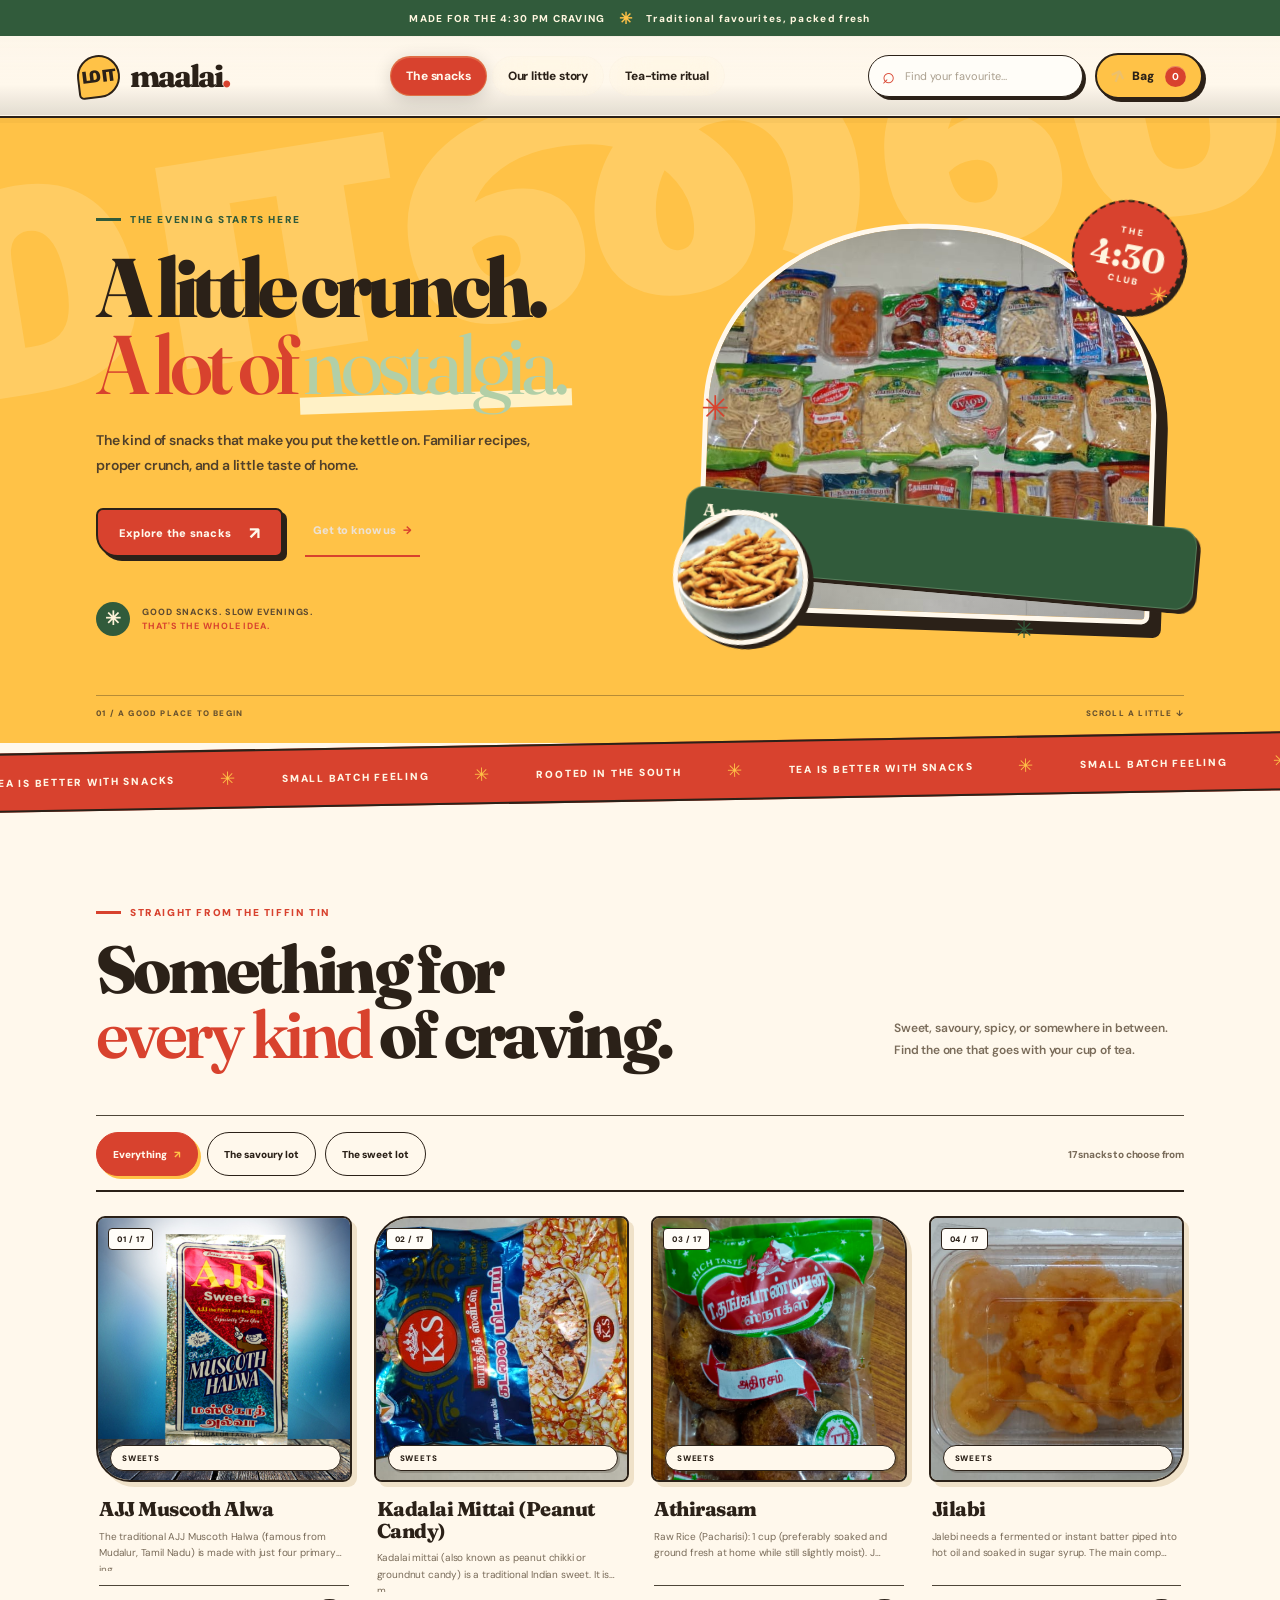
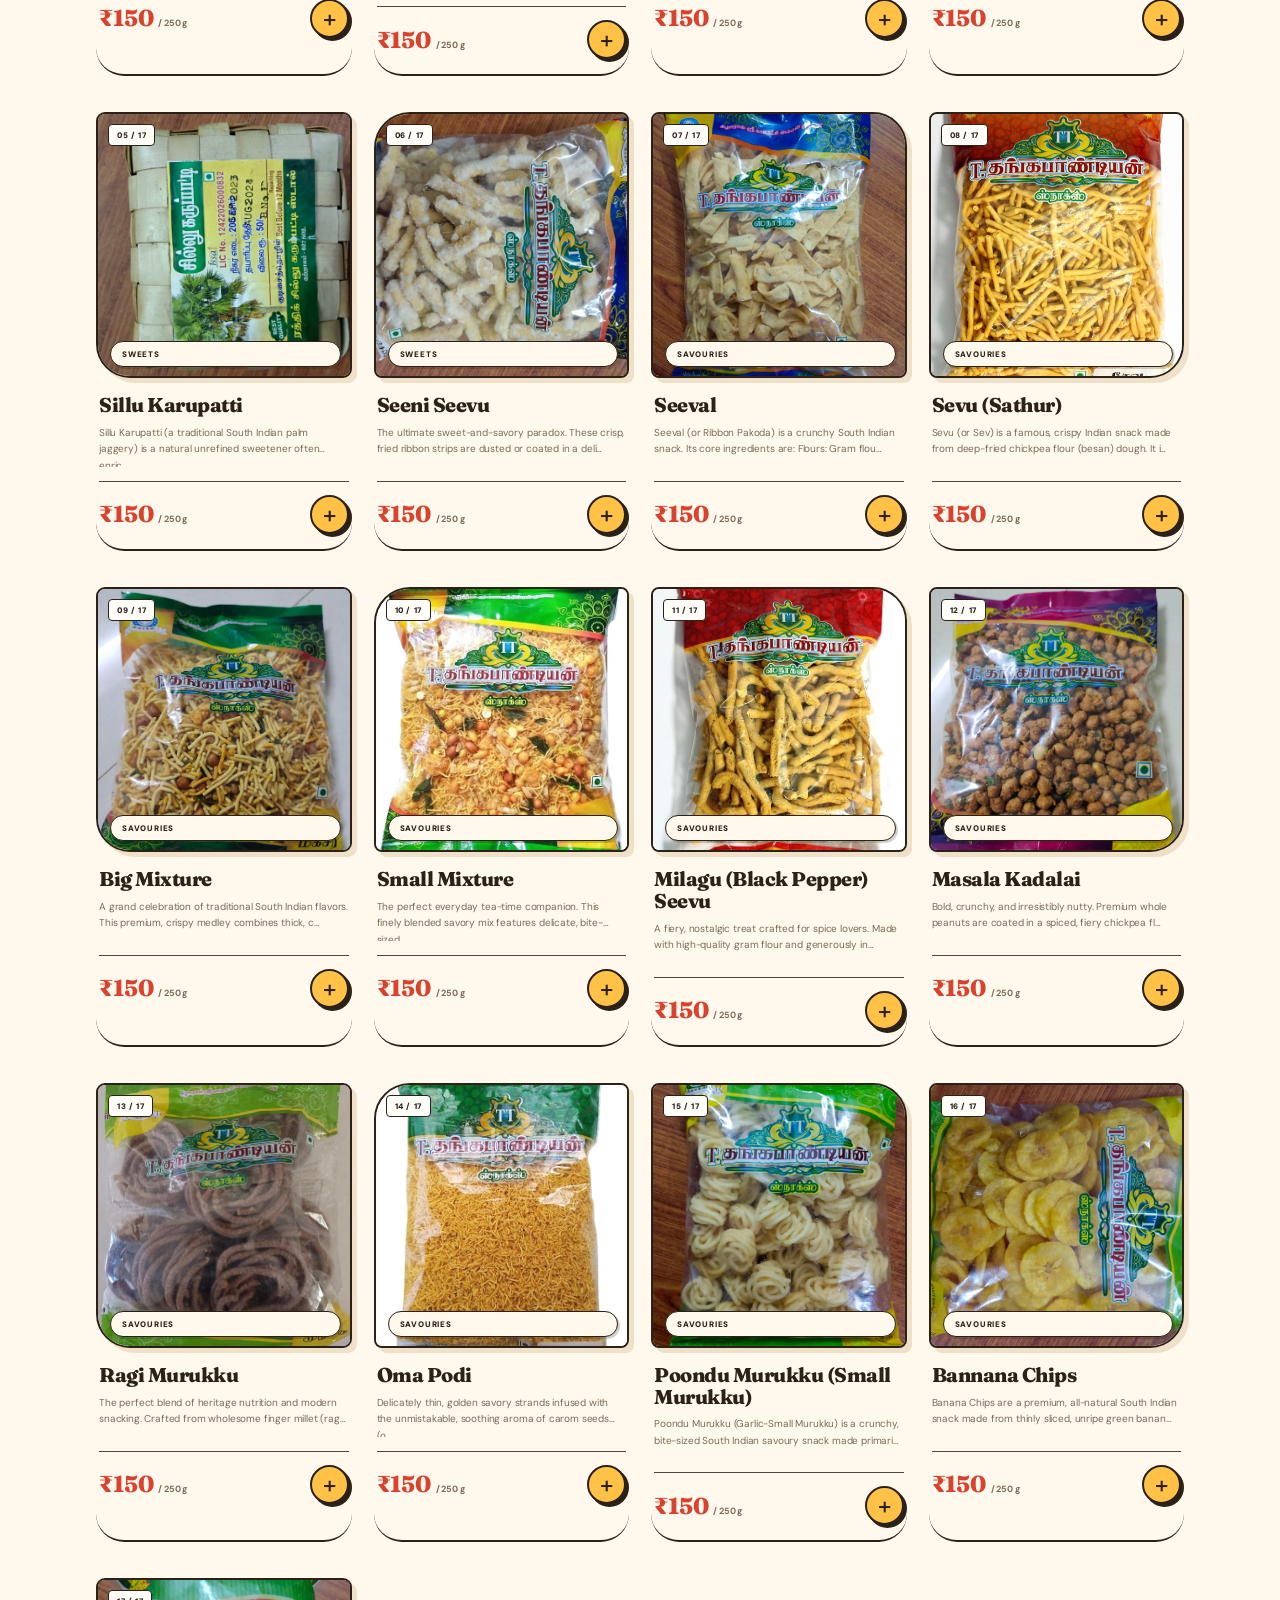
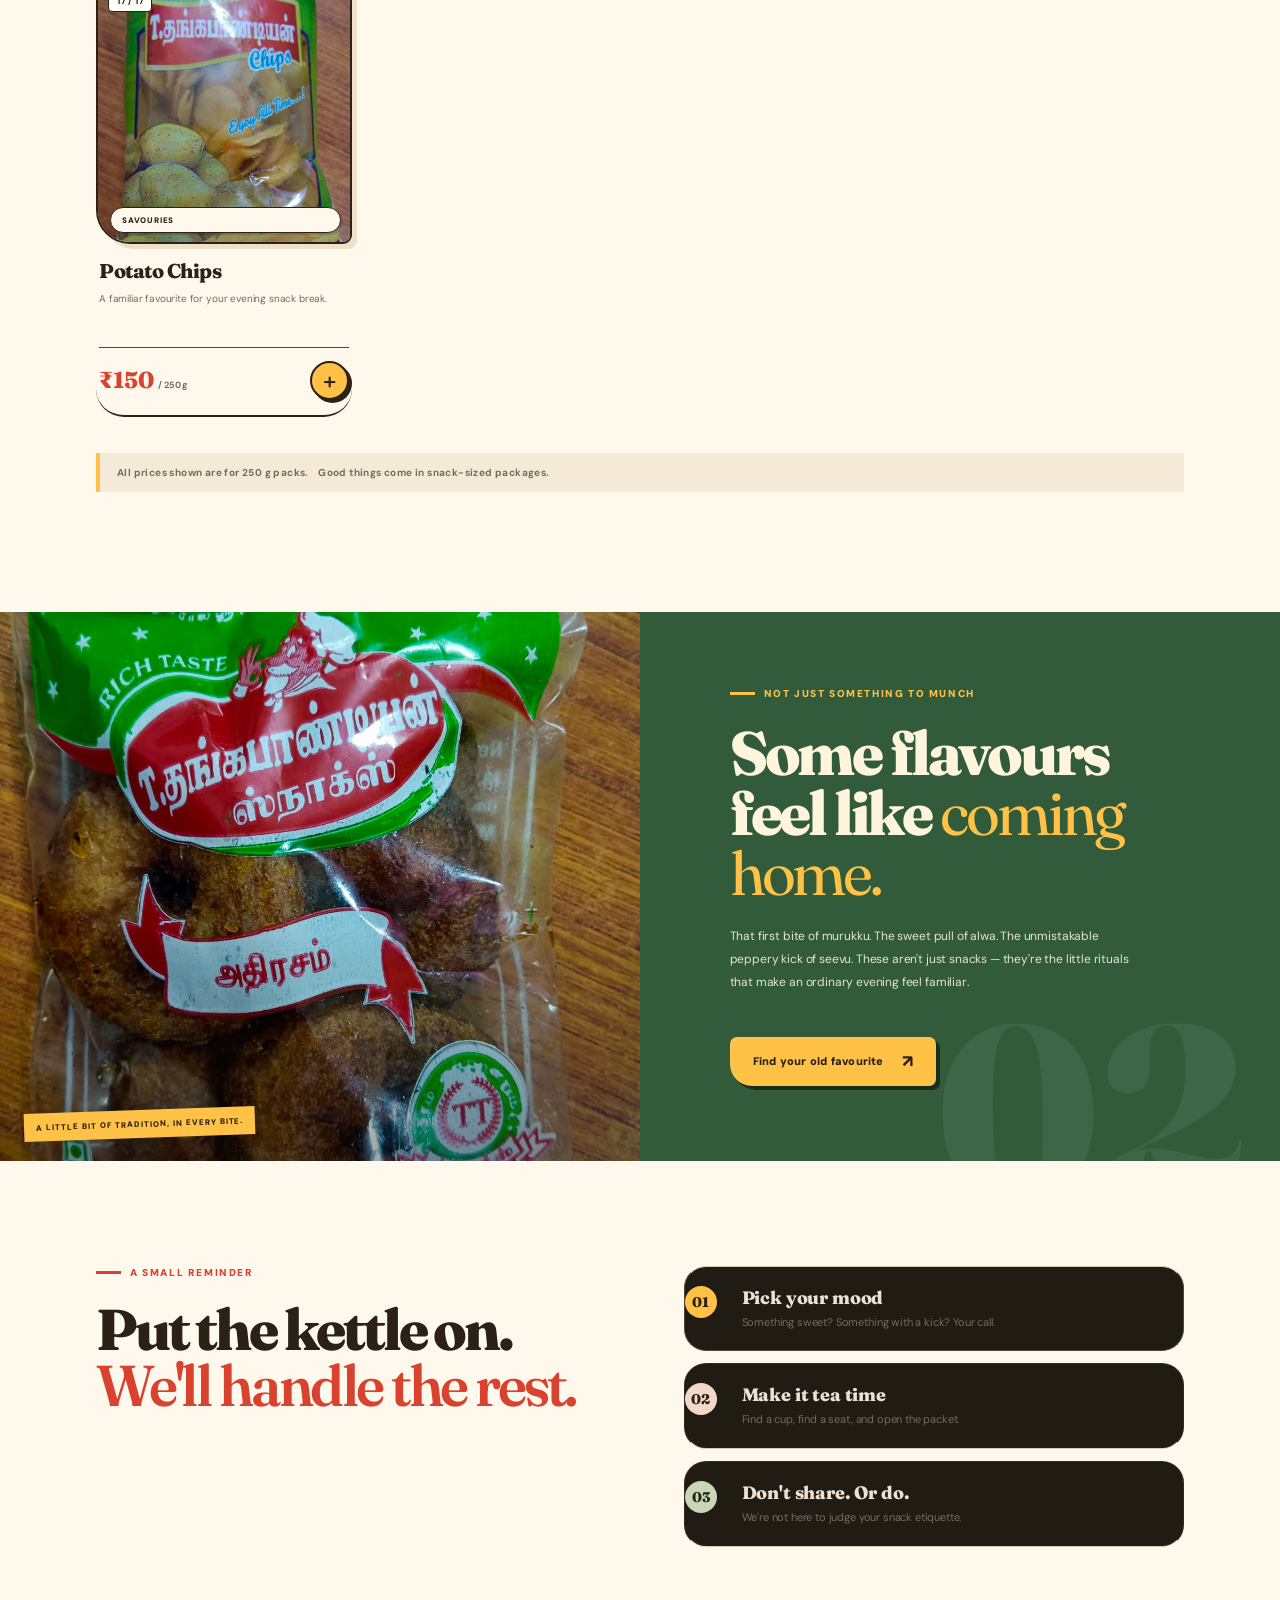
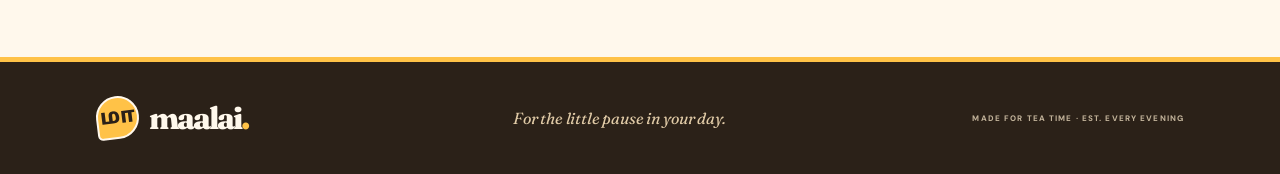
==== index.html @ 3f7dd1fd "feat: introduce base site layout" ====
<!doctype html>
<html lang="en">
<head>
  <meta charset="utf-8">
  <meta name="viewport" content="width=device-width, initial-scale=1">
  <meta name="theme-color" content="#fff7e8">
  <meta name="description" content="Traditional Tamil snacks, made for your evening tea. A cheerful little Tamil snack shop for your evening tea.">
  <title>Maalai — A little something for tea time</title>
  <link rel="preconnect" href="https://fonts.googleapis.com">
  <link rel="preconnect" href="https://fonts.gstatic.com" crossorigin>
  <link href="https://fonts.googleapis.com/css2?family=DM+Sans:wght@400;500;600;700;800;900&family=Fraunces:opsz,wght,SOFT,WONK@9..144,500,30,1;9..144,600,30,1;9..144,700,30,1;9..144,800,30,1&family=Noto+Sans+Tamil:wght@500;600;700;800&display=swap" rel="stylesheet">
  <link rel="stylesheet" href="style.css">
  <script src="script.js" defer></script>
</head>
<body>
  <div class="announcement">
    <span>MADE FOR THE 4:30 PM CRAVING</span>
    <span class="announcement-divider">✳</span>
    <span>Traditional favourites, packed fresh</span>
  </div>

  <header class="site-header">
    <a class="brand" href="#" aria-label="Maalai home">
      <span class="brand-mark">மா</span>
      <span class="brand-name">maalai<span>.</span></span>
    </a>

    <nav class="main-nav" aria-label="Main navigation">
      <a class="active" href="#shop">The snacks</a>
      <a href="#story">Our little story</a>
      <a href="#ritual">Tea-time ritual</a>
    </nav>

    <div class="header-actions">
      <label class="search-box">
        <span aria-hidden="true">⌕</span>
        <input id="searchInput" type="search" placeholder="Find your favourite…" autocomplete="off">
        <kbd>/</kbd>
      </label>
      <button class="bag-button" id="cartButton" aria-label="Open shopping bag">
        <span class="bag-icon">↗</span>
        <span>Bag</span>
        <b id="cartCount">0</b>
      </button>
      <button class="menu-toggle" id="menuToggle" aria-label="Toggle navigation">☰</button>
    </div>
  </header>

  <main>
    <section class="hero">
      <div class="hero-copy">
        <p class="eyebrow"><span class="eyebrow-line"></span> THE EVENING STARTS HERE</p>
        <h1>A little crunch.<br><em>A lot of</em> <span>nostalgia.</span></h1>
        <p class="hero-description">The kind of snacks that make you put the kettle on. Familiar recipes, proper crunch, and a little taste of home.</p>
        <div class="hero-actions">
          <a class="button button-dark" href="#shop">Explore the snacks <span>↗</span></a>
          <a class="text-link" href="#story">Get to know us <span>→</span></a>
        </div>
        <div class="hero-footnote">
          <span class="footnote-star">✳</span>
          <span>GOOD SNACKS. SLOW EVENINGS.<br><strong>THAT'S THE WHOLE IDEA.</strong></span>
        </div>
      </div>

      <div class="hero-art" aria-label="A selection of traditional snacks">
        <div class="hero-image hero-image-main">
          <img src="assets/TP_All Products 2.jpeg" alt="A spread of traditional South Indian snacks" onerror="this.style.display='none'">
        </div>
        <div class="hero-stamp"><span>THE</span><strong>4:30</strong><span>CLUB</span><i>✳</i></div>
        <div class="hero-note">A proper<br>tea-time<br>companion.</div>
        <div class="hero-small-image">
          <img src="assets/TP_WB_Milagu_Sevu_Bowl.jpg" alt="A bowl of pepper seevu" onerror="this.parentElement.style.display='none'">
        </div>
        <span class="art-spark spark-one">✳</span>
        <span class="art-spark spark-two">✳</span>
      </div>
      <div class="hero-bottom-rule"><span>01 / A GOOD PLACE TO BEGIN</span><span>SCROLL A LITTLE ↓</span></div>
    </section>

    <section class="ticker" aria-label="Our philosophy">
      <div class="ticker-track">
        <span>TEA IS BETTER WITH SNACKS</span><b>✳</b><span>SMALL BATCH FEELING</span><b>✳</b><span>ROOTED IN THE SOUTH</span><b>✳</b><span>TEA IS BETTER WITH SNACKS</span><b>✳</b><span>SMALL BATCH FEELING</span><b>✳</b>
      </div>
    </section>

    <section class="shop-section section-wrap" id="shop">
      <div class="section-heading">
        <div>
          <p class="eyebrow"><span class="eyebrow-line"></span> STRAIGHT FROM THE TIFFIN TIN</p>
          <h2>Something for<br><em>every kind</em> of craving.</h2>
        </div>
        <p class="section-aside">Sweet, savoury, spicy, or somewhere in between. Find the one that goes with your cup of tea.</p>
      </div>

      <div class="shop-toolbar">
        <div class="filter-list" id="categoryFilters" aria-label="Filter snacks">
          <button class="filter-chip active" data-category="All">Everything <span>↗</span></button>
          <button class="filter-chip" data-category="Savouries">The savoury lot</button>
          <button class="filter-chip" data-category="Sweets">The sweet lot</button>
        </div>
        <span class="result-count" id="resultCount">Loading the good stuff…</span>
      </div>

      <div class="product-grid" id="productGrid">
        <div class="loading-state">Getting the snack tin ready…</div>
      </div>
      <p class="catalogue-note">All prices shown are for 250 g packs. <span>Good things come in snack-sized packages.</span></p>
    </section>

    <section class="interlude" id="story">
      <div class="interlude-image">
        <img src="assets/TP_WB_Athirasam_FS.jpeg" alt="Traditional Athirasam" onerror="this.style.display='none'">
        <span class="image-caption">A LITTLE BIT OF TRADITION, IN EVERY BITE.</span>
      </div>
      <div class="interlude-copy">
        <p class="eyebrow eyebrow-light"><span class="eyebrow-line"></span> NOT JUST SOMETHING TO MUNCH</p>
        <h2>Some flavours<br>feel like <em>coming home.</em></h2>
        <p>That first bite of murukku. The sweet pull of alwa. The unmistakable peppery kick of seevu. These aren't just snacks — they're the little rituals that make an ordinary evening feel familiar.</p>
        <a class="button button-light" href="#shop">Find your old favourite <span>↗</span></a>
        <span class="interlude-number">02</span>
      </div>
    </section>

    <section class="ritual section-wrap" id="ritual">
      <div class="ritual-heading">
        <p class="eyebrow"><span class="eyebrow-line"></span> A SMALL REMINDER</p>
        <h2>Put the kettle on.<br><em>We'll handle the rest.</em></h2>
      </div>
      <div class="ritual-points">
        <div><span>01</span><strong>Pick your mood</strong><p>Something sweet? Something with a kick? Your call.</p></div>
        <div><span>02</span><strong>Make it tea time</strong><p>Find a cup, find a seat, and open the packet.</p></div>
        <div><span>03</span><strong>Don't share. Or do.</strong><p>We're not here to judge your snack etiquette.</p></div>
      </div>
    </section>
  </main>

  <footer class="site-footer">
    <a class="brand brand-footer" href="#"><span class="brand-mark">மா</span><span class="brand-name">maalai<span>.</span></span></a>
    <p>For the little pause in your day.</p>
    <span class="footer-end">MADE FOR TEA TIME · EST. EVERY EVENING</span>
  </footer>

  <aside class="cart-drawer" id="cartDrawer" aria-hidden="true">
    <div class="drawer-backdrop" id="drawerBackdrop"></div>
    <div class="drawer-panel">
      <div class="drawer-heading"><div><p class="eyebrow">YOUR LITTLE STASH</p><h2>The snack bag<span>.</span></h2></div><button id="closeCart" aria-label="Close bag">×</button></div>
      <div class="cart-items" id="cartItems"><p class="empty-cart">Your bag is waiting for something crunchy.</p></div>
      <div class="cart-total"><span>Subtotal</span><strong id="cartTotal">₹0</strong></div>
      <p class="cart-hint">A real checkout can be connected here later.</p>
      <button class="button button-dark checkout-button" id="checkoutButton">That's my order <span>↗</span></button>
    </div>
  </aside>

  <div class="toast" id="toast" role="status" aria-live="polite"></div>
</body>
</html>
---- style.css ----
@import url('https://fonts.googleapis.com/css2?family=DM+Sans:wght@400;500;600;700&family=Playfair+Display:ital,wght@0,500;0,600;0,700;0,800;1,500;1,600;1,700&display=swap');

:root {
  --ink: #1c1c17;
  --paper: #f1eddf;
  --paper-deep: #e7e0cf;
  --muted: #777568;
  --line: rgba(28, 28, 23, .18);
  --saffron: #e8a82d;
  --red: #a34e36;
  --green: #52634c;
  --serif: "Playfair Display", Georgia, serif;
  --sans: "DM Sans", Arial, sans-serif;
}
* { box-sizing: border-box; }
html { scroll-behavior: smooth; }
body { margin: 0; background: var(--paper); color: var(--ink); font-family: var(--sans); }
button, input { font: inherit; }
button, a { -webkit-tap-highlight-color: transparent; }
a { color: inherit; text-decoration: none; }
.announcement { min-height: 31px; display:flex; justify-content:center; align-items:center; gap:14px; padding:6px 16px; background:var(--ink); color:#f4eddb; font-size:9px; letter-spacing:.17em; font-weight:700; }
.announcement-divider { color:var(--saffron); font-size:13px; }
.site-header { height:82px; display:flex; align-items:center; justify-content:space-between; padding:0 5.5%; border-bottom:1px solid var(--line); position:relative; z-index:5; background:var(--paper); }
.brand { display:flex; align-items:center; gap:10px; min-width:180px; }
.brand-mark { width:36px; height:36px; display:grid; place-items:center; background:var(--saffron); color:var(--ink); border-radius:50%; font-family:var(--serif); font-size:19px; font-weight:700; }
.brand-name { font-family:var(--serif); font-size:27px; letter-spacing:-1.5px; font-weight:800; }
.brand-name span { color:var(--red); }
.main-nav { display:flex; gap:35px; align-items:center; }
.main-nav a { color:#666356; font-size:12px; font-weight:600; transition:color .2s; }
.main-nav a:hover, .main-nav a.active { color:var(--red); }
.header-actions { display:flex; align-items:center; gap:18px; }
.search-box { width:205px; height:36px; display:flex; align-items:center; gap:8px; padding:0 10px; border:1px solid var(--line); border-radius:2px; color:var(--muted); }
.search-box > span { font-size:22px; line-height:1; }
.search-box input { width:100%; min-width:0; border:0; outline:0; background:transparent; font-size:11px; color:var(--ink); }
.search-box input::placeholder { color:#999587; }
.search-box kbd { font-size:9px; border:1px solid var(--line); padding:2px 4px; }
.bag-button { display:flex; align-items:center; gap:7px; border:0; background:transparent; color:var(--ink); font-size:11px; font-weight:700; cursor:pointer; }
.bag-icon { font-size:20px; color:var(--red); }
.bag-button b { display:grid; place-items:center; width:18px; height:18px; border-radius:50%; background:var(--red); color:white; font-size:9px; }
.menu-toggle { display:none; border:0; background:none; font-size:20px; }

.hero { min-height:590px; display:grid; grid-template-columns: .92fr 1.08fr; padding:65px 7% 58px; position:relative; overflow:hidden; }
.hero-copy { padding:32px 0 0 2%; position:relative; z-index:2; }
.eyebrow { display:flex; align-items:center; gap:10px; margin:0 0 23px; color:var(--red); font-size:9px; font-weight:700; letter-spacing:.19em; }
.eyebrow-line { display:inline-block; width:25px; height:1px; background:currentColor; }
.hero h1 { margin:0; font-family:var(--serif); font-size:clamp(50px,6.4vw,91px); line-height:.99; letter-spacing:-.065em; font-weight:600; }
.hero h1 em, .section-heading h2 em, .interlude h2 em, .ritual h2 em { font-weight:500; color:var(--red); }
.hero h1 span { color:var(--green); font-style:italic; }
.hero-description { max-width:390px; margin:25px 0 27px; color:#6e6b5e; font-size:14px; line-height:1.8; }
.hero-actions { display:flex; align-items:center; gap:25px; }
.button { display:inline-flex; align-items:center; justify-content:center; gap:25px; min-height:48px; padding:0 20px; border:1px solid transparent; font-size:11px; font-weight:700; cursor:pointer; transition:transform .2s, background .2s; }
.button:hover { transform:translateY(-2px); }
.button span { font-size:17px; }
.button-dark { background:var(--ink); color:var(--paper); }
.button-dark:hover { background:var(--red); }
.text-link { font-size:11px; font-weight:700; border-bottom:1px solid var(--red); padding-bottom:5px; }
.text-link span { color:var(--red); margin-left:7px; }
.hero-footnote { display:flex; align-items:center; gap:12px; margin-top:63px; color:#777365; font-size:8px; line-height:1.65; letter-spacing:.13em; }
.footnote-star { font-size:28px; color:var(--saffron); }
.hero-footnote strong { color:var(--ink); }
.hero-art { position:relative; min-height:440px; margin:0 -2% 0 0; }
.hero-image-main { position:absolute; inset:5px 5px 24px 40px; overflow:hidden; background:#d4b58a; border-radius:48% 48% 2px 2px / 42% 42% 2px 2px; }
.hero-image-main::after { content:""; position:absolute; inset:0; background:linear-gradient(0deg,rgba(31,25,17,.16),transparent 45%); pointer-events:none; }
.hero-image-main img { width:100%; height:100%; object-fit:cover; }
.hero-stamp { position:absolute; top:6px; right:-4px; width:105px; height:105px; display:flex; flex-direction:column; align-items:center; justify-content:center; background:var(--saffron); border-radius:50%; transform:rotate(10deg); color:var(--ink); line-height:1; box-shadow:0 8px 22px #3b2d191c; }
.hero-stamp span { font-size:8px; letter-spacing:.2em; font-weight:700; }
.hero-stamp strong { font-family:var(--serif); font-size:32px; margin:3px 0; }
.hero-stamp i { position:absolute; bottom:-9px; right:7px; font-style:normal; font-size:23px; color:var(--red); }
.hero-note { position:absolute; bottom:54px; left:0; padding:13px 16px; background:var(--green); color:#f4eddb; font-family:var(--serif); font-size:17px; font-style:italic; line-height:1.25; transform:rotate(-5deg); box-shadow:5px 6px 0 #1c1c1722; }
.hero-small-image { position:absolute; right:12px; bottom:-2px; width:132px; height:132px; border:7px solid var(--paper); border-radius:50%; overflow:hidden; background:#d8c6a2; box-shadow:0 5px 20px #30291d24; }
.hero-small-image img { width:100%; height:100%; object-fit:cover; }
.art-spark { position:absolute; color:var(--red); font-size:30px; }
.spark-one { left:18px; top:54px; }.spark-two { right:20%; bottom:5px; color:var(--saffron); }
.hero-bottom-rule { position:absolute; bottom:20px; left:7%; right:7%; display:flex; justify-content:space-between; border-top:1px solid var(--line); padding-top:10px; color:#928d7d; font-size:8px; letter-spacing:.14em; font-weight:700; }

.ticker { overflow:hidden; background:var(--saffron); color:var(--ink); padding:14px 0; }
.ticker-track { display:flex; align-items:center; justify-content:space-around; gap:35px; white-space:nowrap; min-width:900px; font-size:10px; font-weight:700; letter-spacing:.16em; }
.ticker-track b { font-size:17px; font-weight:400; }

.section-wrap { padding-left:7%; padding-right:7%; }
.shop-section { padding-top:105px; padding-bottom:105px; }
.section-heading { display:flex; justify-content:space-between; align-items:flex-end; margin-bottom:50px; }
.section-heading .eyebrow { margin-bottom:18px; }
.section-heading h2, .ritual h2 { margin:0; font-family:var(--serif); font-size:clamp(42px,5vw,66px); line-height:1.04; letter-spacing:-.05em; font-weight:600; }
.section-aside { max-width:245px; margin:0 2% 5px 20px; color:var(--muted); font-size:12px; line-height:1.8; }
.shop-toolbar { display:flex; align-items:center; justify-content:space-between; gap:20px; border-top:1px solid var(--line); border-bottom:1px solid var(--line); padding:13px 0; margin-bottom:26px; }
.filter-list { display:flex; gap:8px; flex-wrap:wrap; }
.filter-chip { padding:9px 13px; background:transparent; border:1px solid transparent; color:#777365; font-size:10px; cursor:pointer; }
.filter-chip.active { border-color:var(--ink); color:var(--ink); background:#e6dfce; }
.filter-chip span { margin-left:10px; color:var(--red); }
.result-count { color:#8a8577; font-size:10px; white-space:nowrap; }
.product-grid { display:grid; grid-template-columns:repeat(4,minmax(0,1fr)); gap:28px 18px; min-height:180px; }
.product-card { min-width:0; }
.product-image { position:relative; aspect-ratio: .91 / 1; overflow:hidden; background:#e4ddcd; }
.product-image img { width:100%; height:100%; object-fit:cover; mix-blend-mode:multiply; transition:transform .5s cubic-bezier(.2,.7,.2,1); }
.product-card:hover .product-image img { transform:scale(1.055); }
.product-number { position:absolute; top:12px; left:12px; color:#746f61; font-size:9px; letter-spacing:.1em; }
.product-category { position:absolute; bottom:10px; left:11px; padding:5px 7px; background:var(--paper); color:var(--red); font-size:8px; text-transform:uppercase; letter-spacing:.1em; }
.product-info { padding:13px 2px 0; }
.product-title-row { display:flex; justify-content:space-between; align-items:flex-start; gap:8px; }
.product-title { margin:0; font-family:var(--serif); font-size:18px; font-weight:600; line-height:1.2; }
.product-description { margin:7px 0 13px; color:#817c6e; font-size:10px; line-height:1.6; display:-webkit-box; -webkit-line-clamp:2; -webkit-box-orient:vertical; overflow:hidden; min-height:32px; }
.product-buy-row { display:flex; justify-content:space-between; align-items:center; border-top:1px solid var(--line); padding-top:10px; }
.product-price { font-family:var(--serif); font-size:20px; font-weight:700; }
.product-price small { font-family:var(--sans); color:#8a8577; font-size:9px; font-weight:400; }
.add-button { width:32px; height:32px; border:1px solid var(--ink); border-radius:50%; background:transparent; color:var(--ink); font-size:18px; cursor:pointer; transition:all .2s; }
.add-button:hover { background:var(--ink); color:var(--paper); }
.loading-state, .empty-state { grid-column:1/-1; padding:55px 15px; text-align:center; color:var(--muted); font-family:var(--serif); font-size:22px; }
.catalogue-note { margin-top:30px; color:#898474; font-size:9px; letter-spacing:.04em; }
.catalogue-note span { color:var(--red); margin-left:7px; }

.interlude { display:grid; grid-template-columns:1fr 1fr; min-height:490px; background:var(--green); color:#f3eddf; }
.interlude-image { min-height:490px; position:relative; overflow:hidden; background:#c8a978; }
.interlude-image img { width:100%; height:100%; position:absolute; inset:0; object-fit:cover; }
.interlude-image::after { content:""; position:absolute; inset:0; background:linear-gradient(0deg,#1c1c174d,transparent 45%); }
.image-caption { position:absolute; z-index:1; bottom:24px; left:7%; color:#fff5e5; font-size:8px; letter-spacing:.18em; font-weight:700; }
.interlude-copy { padding:80px 10% 65px; position:relative; overflow:hidden; }
.eyebrow-light { color:#e5b65c; }
.interlude h2 { margin:0 0 24px; font-family:var(--serif); font-size:clamp(42px,4.6vw,62px); line-height:1.05; letter-spacing:-.05em; font-weight:600; }
.interlude h2 em { color:#e9b34d; }
.interlude-copy > p:not(.eyebrow) { max-width:390px; color:#d3d5c8; font-size:12px; line-height:1.9; margin-bottom:29px; }
.button-light { background:var(--paper); color:var(--ink); }
.button-light:hover { background:var(--saffron); }
.interlude-number { position:absolute; right:8%; bottom:-62px; color:#ffffff12; font-family:var(--serif); font-size:230px; line-height:1; }

.ritual { display:grid; grid-template-columns:1fr 1.1fr; gap:8%; padding-top:100px; padding-bottom:105px; }
.ritual h2 { font-size:clamp(38px,4vw,56px); }
.ritual h2 em { color:var(--red); }
.ritual-points { display:grid; grid-template-columns:1fr; }
.ritual-points > div { display:grid; grid-template-columns:38px 1fr; column-gap:15px; padding:17px 0; border-bottom:1px solid var(--line); }
.ritual-points > div:first-child { border-top:1px solid var(--line); }
.ritual-points span { grid-row:span 2; color:var(--red); font-family:var(--serif); font-size:18px; }
.ritual-points strong { font-family:var(--serif); font-size:17px; }
.ritual-points p { margin:5px 0 0; color:var(--muted); font-size:10px; line-height:1.6; }
.site-footer { display:flex; align-items:center; justify-content:space-between; gap:20px; padding:26px 7%; background:var(--ink); color:var(--paper); }
.brand-footer { min-width:0; }.brand-footer .brand-mark { background:var(--saffron); }.brand-footer .brand-name span { color:var(--saffron); }
.site-footer > p { color:#b6b09f; font-family:var(--serif); font-style:italic; font-size:14px; }
.footer-end { color:#999383; font-size:8px; letter-spacing:.15em; }

.cart-drawer { position:fixed; inset:0; z-index:20; visibility:hidden; pointer-events:none; }
.cart-drawer.open { visibility:visible; pointer-events:auto; }
.drawer-backdrop { position:absolute; inset:0; background:#11140f88; opacity:0; transition:opacity .25s; }
.cart-drawer.open .drawer-backdrop { opacity:1; }
.drawer-panel { position:absolute; top:0; right:0; width:min(420px,100%); height:100%; padding:30px; background:var(--paper); transform:translateX(100%); transition:transform .3s; display:flex; flex-direction:column; }
.cart-drawer.open .drawer-panel { transform:translateX(0); }
.drawer-heading { display:flex; justify-content:space-between; align-items:flex-start; border-bottom:1px solid var(--line); padding-bottom:20px; }
.drawer-heading .eyebrow { margin-bottom:8px; }.drawer-heading h2 { margin:0; font-family:var(--serif); font-size:30px; }.drawer-heading h2 span { color:var(--red); }
.drawer-heading button { border:0; background:none; font-size:28px; cursor:pointer; }
.cart-items { flex:1; overflow:auto; padding:15px 0; }
.empty-cart { color:var(--muted); font-family:var(--serif); font-style:italic; }
.cart-row { display:grid; grid-template-columns:1fr auto; gap:10px; padding:13px 0; border-bottom:1px solid var(--line); }
.cart-row strong { font-family:var(--serif); font-size:15px; }.cart-row small { display:block; margin-top:4px; color:var(--muted); font-size:10px; }
.quantity-controls { display:flex; align-items:center; gap:9px; font-size:11px; }
.quantity-controls button { width:23px; height:23px; border:1px solid var(--line); background:transparent; cursor:pointer; }
.cart-total { display:flex; justify-content:space-between; padding:17px 0; border-top:1px solid var(--line); font-size:12px; }.cart-total strong { font-family:var(--serif); font-size:22px; }
.cart-hint { color:var(--muted); font-size:10px; }.checkout-button { width:100%; }
.toast { position:fixed; z-index:30; bottom:22px; left:50%; transform:translate(-50%,20px); opacity:0; padding:12px 18px; background:var(--ink); color:var(--paper); font-size:11px; pointer-events:none; transition:all .25s; }
.toast.show { opacity:1; transform:translate(-50%,0); }

@media (max-width: 900px) {
  .site-header { padding:0 4%; }.main-nav { gap:18px; }.brand { min-width:auto; }.search-box { width:170px; }
  .hero { padding-left:5%; padding-right:5%; grid-template-columns:1fr 1fr; }.hero h1 { font-size:clamp(48px,7vw,70px); }
  .product-grid { grid-template-columns:repeat(3,minmax(0,1fr)); }
  .section-wrap { padding-left:5%; padding-right:5%; }
}
@media (max-width: 650px) {
  .announcement { font-size:8px; gap:8px; }
  .site-header { height:70px; padding:0 5%; }.brand-name { font-size:24px; }.brand-mark { width:32px; height:32px; }
  .main-nav { display:none; position:absolute; top:69px; left:0; right:0; padding:18px 5%; background:var(--paper); border-bottom:1px solid var(--line); flex-direction:column; align-items:flex-start; gap:17px; }
  .main-nav.open { display:flex; }.header-actions { gap:12px; }.search-box { width:38px; border:0; padding:0; }.search-box input, .search-box kbd { display:none; }.search-box > span { font-size:25px; }.bag-button span:not(.bag-icon) { display:none; }.menu-toggle { display:block; }
  .hero { display:flex; flex-direction:column; padding:43px 6% 55px; min-height:0; }.hero-copy { padding:0; }.hero h1 { font-size:clamp(54px,13vw,76px); }.hero-description { font-size:13px; max-width:340px; margin:20px 0; }.hero-footnote { margin-top:30px; }
  .hero-art { min-height:340px; margin:35px 0 10px; }.hero-image-main { inset:0 20px 15px 25px; }.hero-stamp { width:85px; height:85px; right:0; }.hero-stamp strong { font-size:26px; }.hero-small-image { width:100px; height:100px; }.hero-note { bottom:35px; font-size:14px; }.hero-bottom-rule { left:6%; right:6%; bottom:15px; }
  .ticker-track { justify-content:flex-start; gap:24px; animation:marquee 22s linear infinite; }.ticker { padding:12px 0; }
  @keyframes marquee { to { transform:translateX(-35%); } }
  .shop-section { padding-top:70px; padding-bottom:70px; }.section-heading { display:block; margin-bottom:30px; }.section-heading h2 { font-size:48px; }.section-aside { margin:18px 0 0; max-width:330px; }.shop-toolbar { align-items:flex-start; flex-direction:column; gap:8px; }.filter-chip { padding:8px 10px; }.product-grid { grid-template-columns:repeat(2,minmax(0,1fr)); gap:24px 12px; }.product-title { font-size:16px; }.product-description { font-size:9px; }.product-price { font-size:18px; }
  .interlude { grid-template-columns:1fr; }.interlude-image { min-height:300px; }.interlude-copy { padding:55px 7% 65px; }.interlude h2 { font-size:49px; }
  .ritual { grid-template-columns:1fr; gap:35px; padding-top:70px; padding-bottom:70px; }.ritual h2 { font-size:45px; }
  .site-footer { padding:25px 6%; flex-wrap:wrap; }.site-footer > p { order:3; width:100%; margin:0; }.footer-end { font-size:7px; }
}
@media (prefers-reduced-motion: reduce) { *, *::before, *::after { scroll-behavior:auto !important; animation:none !important; transition:none !important; } }

/* -------------------------------------------------------------------------- */
/* Material 3 Expressive — dark scheme (palette generated from #EFB32F)         */
/* -------------------------------------------------------------------------- */
:root {
  color-scheme: dark;
  --md-primary: #ECC06C;
  --md-on-primary: #412D00;
  --md-primary-container: #5D4200;
  --md-on-primary-container: #FFDEA6;
  --md-secondary: #D9C4A0;
  --md-on-secondary: #3C2E15;
  --md-secondary-container: #53452A;
  --md-on-secondary-container: #F6E0BB;
  --md-tertiary: #B2CFA7;
  --md-on-tertiary: #1F361A;
  --md-tertiary-container: #354D2F;
  --md-on-tertiary-container: #CEEBC2;
  --md-error: #FFB4AB;
  --md-on-error: #690005;
  --md-error-container: #93000A;
  --md-on-error-container: #FFDAD6;
  --md-surface: #17130B;
  --md-surface-dim: #17130B;
  --md-surface-bright: #3E382F;
  --md-surface-container-lowest: #120E07;
  --md-surface-container-low: #201B13;
  --md-surface-container: #241F17;
  --md-surface-container-high: #2F2921;
  --md-surface-container-highest: #3A342B;
  --md-on-surface: #ECE1D4;
  --md-on-surface-variant: #D1C5B4;
  --md-outline: #9A8F80;
  --md-outline-variant: #4E4639;
  --md-inverse-surface: #ECE1D4;
  --md-inverse-on-surface: #353027;
  --md-inverse-primary: #7A590C;
  --md-surface-tint: #ECC06C;
  --ink: var(--md-on-surface);
  --paper: var(--md-surface);
  --paper-deep: var(--md-surface-container);
  --muted: var(--md-on-surface-variant);
  --line: color-mix(in srgb, var(--md-outline-variant) 78%, transparent);
  --saffron: var(--md-primary);
  --red: var(--md-primary);
  --green: var(--md-tertiary);
}

html { background:var(--md-surface); }
body { background:var(--md-surface); color:var(--md-on-surface); }
::selection { color:var(--md-on-primary); background:var(--md-primary); }
button, a, input { accent-color:var(--md-primary); }
:focus-visible { outline:2px solid var(--md-primary); outline-offset:3px; }

.announcement {
  min-height:34px; background:var(--md-surface-container-lowest); color:var(--md-on-surface-variant);
  letter-spacing:.12em; font-size:9px;
}
.announcement-divider { color:var(--md-primary); }
.site-header {
  height:88px; padding-inline:6%; background:var(--md-surface); border-bottom:1px solid var(--md-outline-variant);
  box-shadow:0 1px 0 color-mix(in srgb, var(--md-primary) 5%, transparent);
}
.brand-mark {
  width:42px; height:42px; border-radius:15px 15px 15px 5px; background:var(--md-primary-container);
  color:var(--md-on-primary-container); font-family:var(--sans); font-size:20px;
}
.brand-name { color:var(--md-on-surface); font-family:var(--sans); font-weight:800; letter-spacing:-1.8px; }
.brand-name span, .brand-footer .brand-name span { color:var(--md-primary); }
.main-nav { gap:8px; }
.main-nav a {
  padding:11px 16px; border-radius:999px; color:var(--md-on-surface-variant); font-size:12px;
  transition:background .2s,color .2s,transform .2s;
}
.main-nav a:hover { color:var(--md-on-surface); background:var(--md-surface-container-high); }
.main-nav a.active { color:var(--md-on-secondary-container); background:var(--md-secondary-container); }
.search-box {
  height:42px; width:220px; border:1px solid var(--md-outline); border-radius:14px;
  background:var(--md-surface-container-low); color:var(--md-on-surface-variant);
}
.search-box input { color:var(--md-on-surface); font-size:12px; }
.search-box input::placeholder { color:var(--md-on-surface-variant); opacity:.8; }
.search-box kbd { border:1px solid var(--md-outline-variant); border-radius:5px; color:var(--md-on-surface-variant); }
.bag-button { color:var(--md-on-surface); font-size:12px; }
.bag-icon { color:var(--md-primary); }
.bag-button b { width:21px; height:21px; background:var(--md-primary); color:var(--md-on-primary); font-size:10px; }
.menu-toggle { color:var(--md-on-surface); }

.hero {
  min-height:620px; padding:76px 7% 66px;
  background:radial-gradient(ellipse at 78% 44%, color-mix(in srgb, var(--md-primary-container) 24%, transparent), transparent 48%);
}
.hero-copy { padding-top:38px; }
.eyebrow { color:var(--md-primary); font-size:10px; letter-spacing:.16em; }
.eyebrow-line { width:28px; }
.hero h1, .section-heading h2, .ritual h2, .interlude h2 { font-family:var(--sans); font-weight:750; letter-spacing:-.065em; }
.hero h1 { font-size:clamp(54px,6.3vw,88px); line-height:1.02; }
.hero h1 em, .section-heading h2 em, .interlude h2 em, .ritual h2 em { color:var(--md-primary); font-style:normal; font-weight:500; }
.hero h1 span { color:var(--md-tertiary); }
.hero-description { color:var(--md-on-surface-variant); font-size:14px; line-height:1.85; }
.button {
  min-height:52px; padding:0 23px; border-radius:999px; gap:18px; font-size:12px;
  letter-spacing:.01em; transition:transform .2s,background .2s,box-shadow .2s;
}
.button-dark { background:var(--md-primary); color:var(--md-on-primary); box-shadow:0 3px 8px #00000038; }
.button-dark:hover { background:var(--md-primary); box-shadow:0 5px 14px #00000050; }
.text-link { color:var(--md-on-surface); border-color:var(--md-outline); }
.text-link span { color:var(--md-primary); }
.hero-footnote { color:var(--md-on-surface-variant); }
.footnote-star { color:var(--md-primary); }
.hero-footnote strong { color:var(--md-on-surface); }
.hero-image-main { background:var(--md-surface-container-high); border-radius:34px 34px 34px 110px; }
.hero-image-main::after { background:linear-gradient(0deg,#17130b45,transparent 50%); }
.hero-stamp {
  background:var(--md-primary-container); color:var(--md-on-primary-container); border-radius:30px 30px 30px 8px;
  transform:rotate(5deg); box-shadow:0 8px 24px #00000055;
}
.hero-stamp i { color:var(--md-primary); }
.hero-note {
  background:var(--md-tertiary-container); color:var(--md-on-tertiary-container); border-radius:5px 18px 18px 18px;
  transform:rotate(-3deg); box-shadow:0 8px 18px #00000045;
}
.hero-small-image { border:6px solid var(--md-surface); background:var(--md-surface-container); box-shadow:0 8px 24px #00000055; }
.art-spark { color:var(--md-primary); }
.spark-two { color:var(--md-tertiary); }
.hero-bottom-rule { color:var(--md-on-surface-variant); border-color:var(--md-outline-variant); }

.ticker { background:var(--md-secondary-container); color:var(--md-on-secondary-container); padding:16px 0; }
.ticker-track { font-size:10px; letter-spacing:.14em; }
.ticker-track b { color:var(--md-primary); }
.shop-section { padding-top:112px; padding-bottom:112px; }
.section-heading h2, .ritual h2 { font-size:clamp(44px,5vw,68px); line-height:1.06; }
.section-aside { color:var(--md-on-surface-variant); }
.shop-toolbar { border-color:var(--md-outline-variant); }
.filter-chip {
  border:1px solid transparent; border-radius:999px; padding:10px 17px;
  color:var(--md-on-surface-variant); font-size:11px; transition:background .2s,color .2s,border-color .2s;
}
.filter-chip:hover { background:var(--md-surface-container-high); color:var(--md-on-surface); }
.filter-chip.active {
  border-color:transparent; background:var(--md-secondary-container); color:var(--md-on-secondary-container);
}
.filter-chip span { color:var(--md-primary); }
.result-count { color:var(--md-on-surface-variant); }
.product-grid { gap:30px 20px; }
.product-card {
  padding:10px 10px 15px; border:1px solid transparent; border-radius:24px;
  background:var(--md-surface-container-low); transition:background .22s,border-color .22s,transform .22s;
}
.product-card:hover { background:var(--md-surface-container); border-color:var(--md-outline-variant); transform:translateY(-3px); }
.product-image { border-radius:17px; background:var(--md-surface-container-high); }
.product-image img { mix-blend-mode:normal; }
.product-number { color:var(--md-on-surface-variant); }
.product-category {
  left:10px; bottom:10px; padding:6px 10px; border-radius:999px;
  background:var(--md-surface-container-lowest); color:var(--md-primary); font-size:9px;
}
.product-info { padding:15px 4px 0; }
.product-title { color:var(--md-on-surface); font-family:var(--sans); font-size:17px; font-weight:650; letter-spacing:-.025em; }
.product-description { color:var(--md-on-surface-variant); font-size:11px; }
.product-buy-row { border-color:var(--md-outline-variant); }
.product-price { color:var(--md-on-surface); font-family:var(--sans); font-size:19px; font-weight:700; }
.product-price small { color:var(--md-on-surface-variant); }
.add-button {
  width:38px; height:38px; border:0; background:var(--md-primary-container); color:var(--md-on-primary-container);
  font-size:21px; transition:background .2s,transform .2s;
}
.add-button:hover { background:var(--md-primary); color:var(--md-on-primary); transform:rotate(8deg) scale(1.04); }
.loading-state, .empty-state { color:var(--md-on-surface-variant); }
.catalogue-note { color:var(--md-on-surface-variant); }
.catalogue-note span { color:var(--md-primary); }

.interlude {
  background:var(--md-tertiary-container); color:var(--md-on-tertiary-container);
  grid-template-columns:1.03fr .97fr;
}
.interlude-image { background:var(--md-surface-container-high); }
.interlude-image::after { background:linear-gradient(0deg,#120e0780,transparent 52%); }
.image-caption { color:var(--md-on-surface); }
.interlude-copy { padding:82px 10% 70px; }
.eyebrow-light { color:var(--md-on-tertiary-container); }
.interlude h2 { font-size:clamp(44px,4.5vw,64px); }
.interlude h2 em { color:var(--md-primary); }
.interlude-copy > p:not(.eyebrow) { color:color-mix(in srgb, var(--md-on-tertiary-container) 82%, transparent); font-size:13px; }
.button-light { background:var(--md-on-tertiary-container); color:var(--md-on-tertiary); }
.button-light:hover { background:var(--md-primary); color:var(--md-on-primary); }
.interlude-number { color:#CEEBC214; }
.ritual { padding-top:112px; padding-bottom:112px; }
.ritual h2 { font-size:clamp(42px,4.2vw,58px); }
.ritual h2 em { color:var(--md-primary); }
.ritual-points > div, .ritual-points > div:first-child { border-color:var(--md-outline-variant); }
.ritual-points span { color:var(--md-primary); font-family:var(--sans); font-weight:700; }
.ritual-points strong { color:var(--md-on-surface); font-family:var(--sans); font-size:16px; font-weight:650; }
.ritual-points p { color:var(--md-on-surface-variant); font-size:11px; }
.site-footer { background:var(--md-surface-container-lowest); color:var(--md-on-surface); border-top:1px solid var(--md-outline-variant); }
.brand-footer .brand-mark { background:var(--md-primary-container); color:var(--md-on-primary-container); }
.site-footer > p { color:var(--md-on-surface-variant); font-family:var(--sans); }
.footer-end { color:var(--md-on-surface-variant); }

.drawer-backdrop { background:#000000b8; }
.drawer-panel { background:var(--md-surface-container); border-left:1px solid var(--md-outline-variant); }
.drawer-heading { border-color:var(--md-outline-variant); }
.drawer-heading h2 { color:var(--md-on-surface); font-family:var(--sans); font-weight:750; }
.drawer-heading h2 span { color:var(--md-primary); }
.drawer-heading button { width:40px; height:40px; border-radius:50%; background:var(--md-surface-container-high); color:var(--md-on-surface); }
.empty-cart, .cart-hint { color:var(--md-on-surface-variant); }
.cart-row { border-color:var(--md-outline-variant); }
.cart-row strong, .cart-total strong { color:var(--md-on-surface); font-family:var(--sans); }
.quantity-controls button { border-color:var(--md-outline); border-radius:50%; color:var(--md-on-surface); }
.cart-total { border-color:var(--md-outline-variant); color:var(--md-on-surface-variant); }
.toast { border-radius:999px; background:var(--md-surface-container-highest); color:var(--md-on-surface); box-shadow:0 6px 22px #00000055; }

@media (max-width:900px) {
  .site-header { padding-inline:4%; }
  .main-nav { gap:2px; }
  .main-nav a { padding:10px 11px; }
}
@media (max-width:650px) {
  .announcement { font-size:8px; }
  .site-header { height:74px; }
  .main-nav { top:73px; background:var(--md-surface-container); border-color:var(--md-outline-variant); padding:18px 5%; }
  .main-nav a { width:100%; border-radius:14px; }
  .search-box { background:transparent; }
  .hero { padding-top:48px; background:radial-gradient(ellipse at 65% 40%, color-mix(in srgb, var(--md-primary-container) 20%, transparent), transparent 55%); }
  .hero h1 { font-size:clamp(52px,12.5vw,76px); }
  .hero-image-main { border-radius:28px 28px 28px 78px; }
  .hero-stamp { border-radius:23px 23px 23px 7px; }
  .shop-section { padding-top:78px; padding-bottom:78px; }
  .section-heading h2 { font-size:48px; }
  .product-grid { gap:17px 10px; }
  .product-card { padding:7px 7px 12px; border-radius:19px; }
  .product-image { border-radius:14px; }
  .product-title { font-size:15px; }
  .product-description { font-size:10px; }
  .product-price { font-size:17px; }
  .add-button { width:34px; height:34px; }
  .interlude { grid-template-columns:1fr; }
  .interlude-copy { padding:58px 7% 68px; }
  .ritual { padding-top:78px; padding-bottom:78px; }
  .site-footer { gap:14px; }
}



/* ==========================================================================
   MAALAI — Samsung One UI-inspired dark theme
   Palette intentionally retained from the supplied Matugen DARK scheme.
   Principles translated from Samsung's official One UI design guidance:
   clear viewing/interaction zones, focus blocks, reachability, readable type,
   responsive grids, restrained depth and concise task-oriented copy.
   ========================================================================== */

:root {
  --one-font: "Roboto", "Arial", sans-serif;
  --one-radius-card: 28px;
  --one-radius-control: 18px;
  --one-radius-pill: 999px;
  --one-gutter: clamp(24px, 5vw, 72px);
}
html { scroll-padding-top: 92px; }
body { font-family:var(--one-font); letter-spacing:-.01em; }
button, input { font-family:var(--one-font); }
.site-header {
  height:76px; padding-inline:var(--one-gutter);
  background:var(--md-surface); border-bottom:1px solid var(--md-outline-variant);
  box-shadow:none;
}
.brand { gap:12px; }
.brand-mark {
  width:40px; height:40px; border-radius:14px; background:var(--md-primary-container);
  color:var(--md-on-primary-container); font-family:var(--one-font); font-weight:700;
}
.brand-name { font-family:var(--one-font); font-size:25px; font-weight:700; letter-spacing:-1.4px; }
.main-nav { gap:4px; }
.main-nav a {
  padding:11px 16px; border-radius:var(--one-radius-control); font-size:13px;
  color:var(--md-on-surface-variant); font-weight:500;
}
.main-nav a.active { background:var(--md-secondary-container); color:var(--md-on-secondary-container); }
.main-nav a:hover { background:var(--md-surface-container-high); color:var(--md-on-surface); }
.header-actions { gap:12px; }
.search-box {
  height:46px; width:230px; padding-inline:15px; gap:10px;
  border:1px solid transparent; border-radius:var(--one-radius-pill);
  background:var(--md-surface-container-high); color:var(--md-on-surface-variant);
}
.search-box:focus-within { border-color:var(--md-primary); background:var(--md-surface-container); }
.search-box input { font-size:14px; }
.search-box kbd { display:none; }
.bag-button {
  min-height:46px; padding:0 14px; border-radius:var(--one-radius-pill);
  background:var(--md-surface-container-high); font-size:13px; font-weight:600;
}
.bag-icon { color:var(--md-primary); font-size:19px; }
.bag-button b { margin-left:2px; }

.announcement {
  min-height:32px; background:var(--md-surface-container-lowest);
  color:var(--md-on-surface-variant); font-size:10px; letter-spacing:.08em;
}
.announcement-divider { color:var(--md-primary); }

.hero {
  min-height:610px; padding:62px var(--one-gutter) 72px;
  grid-template-columns:1fr 1fr; gap:clamp(30px,5vw,80px);
  background:var(--md-surface);
}
.hero-copy { padding:30px 0 0; max-width:590px; }
.eyebrow { font-size:11px; letter-spacing:.09em; font-weight:600; }
.eyebrow-line { width:22px; }
.hero h1 {
  font-family:var(--one-font); font-size:clamp(50px,5.7vw,76px);
  line-height:1.08; letter-spacing:-.055em; font-weight:400;
}
.hero h1 em, .section-heading h2 em, .interlude h2 em, .ritual h2 em {
  color:var(--md-primary); font-style:normal; font-weight:400;
}
.hero h1 span { color:var(--md-tertiary); font-style:normal; font-weight:400; }
.hero-description {
  max-width:430px; margin:24px 0 30px; color:var(--md-on-surface-variant);
  font-size:16px; line-height:1.65;
}
.hero-actions { gap:14px; flex-wrap:wrap; }
.button {
  min-height:52px; padding:0 24px; border-radius:var(--one-radius-pill);
  font-size:14px; font-weight:600; gap:15px; letter-spacing:0;
}
.button-dark { background:var(--md-primary); color:var(--md-on-primary); box-shadow:none; }
.button-dark:hover { background:var(--md-primary); box-shadow:0 4px 12px #00000035; }
.text-link { min-height:48px; display:inline-flex; align-items:center; padding:0 8px; border:0; color:var(--md-on-surface); font-size:14px; }
.text-link span { color:var(--md-primary); }
.hero-footnote { margin-top:48px; font-size:11px; letter-spacing:.04em; line-height:1.6; color:var(--md-on-surface-variant); }
.footnote-star { font-size:24px; }
.hero-art { min-height:440px; margin:0; align-self:center; }
.hero-image-main {
  inset:0 0 15px 24px; border-radius:var(--one-radius-card);
  background:var(--md-surface-container-high);
}
.hero-image-main::after { background:linear-gradient(0deg,#17130b38,transparent 46%); }
.hero-stamp {
  top:18px; right:-12px; width:102px; height:102px; border-radius:28px;
  background:var(--md-primary-container); color:var(--md-on-primary-container);
  transform:rotate(0); box-shadow:0 8px 24px #00000035;
}
.hero-stamp strong { font-family:var(--one-font); font-weight:700; font-size:29px; }
.hero-stamp i { color:var(--md-primary); }
.hero-note {
  bottom:42px; left:0; padding:16px 19px; border-radius:18px;
  background:var(--md-tertiary-container); color:var(--md-on-tertiary-container);
  font-family:var(--one-font); font-style:normal; font-size:15px; line-height:1.35;
  transform:none; box-shadow:0 5px 18px #00000030;
}
.hero-small-image {
  width:118px; height:118px; right:-12px; bottom:-4px; border:5px solid var(--md-surface);
  border-radius:24px; box-shadow:0 8px 22px #00000040;
}
.art-spark { color:var(--md-primary); }
.spark-two { color:var(--md-tertiary); }
.hero-bottom-rule { display:none; }

.ticker { background:var(--md-surface-container-low); color:var(--md-on-surface-variant); padding:17px 0; }
.ticker-track { font-size:11px; letter-spacing:.09em; }
.ticker-track b { color:var(--md-primary); }

.section-wrap { padding-left:var(--one-gutter); padding-right:var(--one-gutter); }
.shop-section { padding-top:84px; padding-bottom:96px; }
.section-heading { margin-bottom:34px; align-items:flex-end; }
.section-heading h2, .ritual h2 {
  font-family:var(--one-font); font-size:clamp(38px,4.5vw,58px);
  font-weight:400; letter-spacing:-.045em; line-height:1.12;
}
.section-aside { max-width:300px; font-size:14px; line-height:1.65; color:var(--md-on-surface-variant); }
.shop-toolbar {
  padding:16px 0; margin-bottom:24px; border-top:1px solid var(--md-outline-variant);
  border-bottom:1px solid var(--md-outline-variant);
}
.filter-list { gap:8px; }
.filter-chip {
  min-height:44px; padding:0 18px; border:1px solid var(--md-outline-variant);
  border-radius:var(--one-radius-pill); background:transparent;
  color:var(--md-on-surface-variant); font-size:13px; font-weight:500;
}
.filter-chip:hover { background:var(--md-surface-container-high); }
.filter-chip.active { border-color:transparent; background:var(--md-secondary-container); color:var(--md-on-secondary-container); }
.filter-chip span { color:var(--md-primary); }
.result-count { font-size:12px; color:var(--md-on-surface-variant); }

.product-grid { grid-template-columns:repeat(4,minmax(0,1fr)); gap:18px; }
.product-card {
  padding:10px 10px 16px; border:1px solid transparent; border-radius:var(--one-radius-card);
  background:var(--md-surface-container-low); transition:background .2s,border-color .2s,transform .2s;
}
.product-card:hover { background:var(--md-surface-container); border-color:var(--md-outline-variant); transform:translateY(-2px); }
.product-image { aspect-ratio:1 / 1; border-radius:21px; background:var(--md-surface-container-high); }
.product-image img { mix-blend-mode:normal; }
.product-number { top:14px; left:14px; color:var(--md-on-surface-variant); font-size:10px; }
.product-category {
  left:12px; bottom:12px; padding:7px 12px; border-radius:var(--one-radius-pill);
  background:var(--md-surface-container-lowest); color:var(--md-primary); font-size:10px;
}
.product-info { padding:16px 5px 0; }
.product-title { font-family:var(--one-font); font-size:18px; font-weight:500; letter-spacing:-.02em; }
.product-description { color:var(--md-on-surface-variant); font-size:13px; line-height:1.5; min-height:39px; }
.product-buy-row { border-color:var(--md-outline-variant); padding-top:13px; }
.product-price { font-family:var(--one-font); font-size:19px; font-weight:600; }
.product-price small { font-size:11px; }
.add-button {
  width:44px; height:44px; border:0; border-radius:16px;
  background:var(--md-primary-container); color:var(--md-on-primary-container);
  font-size:24px; font-weight:400;
}
.add-button:hover { background:var(--md-primary); color:var(--md-on-primary); transform:scale(1.04); }
.catalogue-note { margin-top:24px; font-size:12px; color:var(--md-on-surface-variant); }
.catalogue-note span { color:var(--md-primary); }

.interlude {
  grid-template-columns:1fr 1fr; background:var(--md-surface-container-low);
  color:var(--md-on-surface); overflow:hidden;
}
.interlude-image { min-height:480px; background:var(--md-surface-container-high); }
.interlude-image img { min-height:480px; }
.interlude-image::after { background:linear-gradient(0deg,#120e0760,transparent 48%); }
.image-caption { color:var(--md-on-surface); font-size:10px; letter-spacing:.08em; }
.interlude-copy { padding:76px clamp(36px,7vw,100px); }
.eyebrow-light { color:var(--md-tertiary); }
.interlude h2 {
  font-family:var(--one-font); font-size:clamp(38px,4.2vw,56px);
  font-weight:400; line-height:1.12; letter-spacing:-.045em;
}
.interlude h2 em { color:var(--md-primary); }
.interlude-copy > p:not(.eyebrow) { color:var(--md-on-surface-variant); font-size:15px; line-height:1.7; }
.button-light { background:var(--md-tertiary-container); color:var(--md-on-tertiary-container); }
.button-light:hover { background:var(--md-tertiary-container); color:var(--md-on-tertiary-container); box-shadow:0 4px 12px #00000035; }
.interlude-number { color:#CEEBC214; }

.ritual { padding-top:92px; padding-bottom:100px; }
.ritual h2 { font-size:clamp(38px,4vw,54px); }
.ritual-points { gap:12px; }
.ritual-points > div {
  padding:24px; border:1px solid var(--md-outline-variant); border-radius:22px;
  background:var(--md-surface-container-low);
}
.ritual-points > div:first-child { border-color:var(--md-outline-variant); }
.ritual-points span { color:var(--md-primary); font-family:var(--one-font); font-size:12px; }
.ritual-points strong { font-family:var(--one-font); font-size:17px; font-weight:500; }
.ritual-points p { color:var(--md-on-surface-variant); font-size:13px; line-height:1.5; }

.site-footer {
  padding:30px var(--one-gutter); background:var(--md-surface-container-lowest);
  border-top:1px solid var(--md-outline-variant);
}
.site-footer > p { color:var(--md-on-surface-variant); font-family:var(--one-font); font-size:13px; }
.footer-end { color:var(--md-on-surface-variant); font-size:10px; }

.drawer-backdrop { background:#000000aa; backdrop-filter:blur(8px); }
.drawer-panel {
  background:var(--md-surface-container); border-left:1px solid var(--md-outline-variant);
  box-shadow:-12px 0 36px #00000035;
}
.drawer-heading { border-color:var(--md-outline-variant); }
.drawer-heading h2 { font-family:var(--one-font); font-weight:500; }
.drawer-heading h2 span { color:var(--md-primary); }
.drawer-heading button { width:44px; height:44px; border-radius:50%; background:var(--md-surface-container-high); color:var(--md-on-surface); }
.empty-cart, .cart-hint { color:var(--md-on-surface-variant); }
.cart-row { border-color:var(--md-outline-variant); }
.cart-row strong, .cart-total strong { color:var(--md-on-surface); font-family:var(--one-font); }
.quantity-controls button { min-width:38px; min-height:38px; border:1px solid var(--md-outline); border-radius:50%; color:var(--md-on-surface); }
.cart-total { border-color:var(--md-outline-variant); color:var(--md-on-surface-variant); }
.toast {
  border-radius:18px; background:var(--md-surface-container-highest); color:var(--md-on-surface);
  box-shadow:0 6px 22px #00000055; padding:14px 20px; font-size:14px;
}
:focus-visible { outline:2px solid var(--md-primary); outline-offset:3px; }

@media (max-width:1100px) {
  .product-grid { grid-template-columns:repeat(3,minmax(0,1fr)); }
  .hero { gap:32px; }
}
@media (max-width:900px) {
  .site-header { padding-inline:24px; }
  .main-nav { gap:2px; }
  .main-nav a { padding:10px 12px; }
  .search-box { width:190px; }
  .hero { min-height:560px; padding-inline:24px; }
  .section-wrap { padding-inline:24px; }
}
@media (max-width:700px) {
  .announcement { font-size:8px; gap:8px; }
  .site-header { height:70px; padding-inline:20px; }
  .brand { min-width:0; }
  .brand-name { font-size:23px; }
  .main-nav {
    top:69px; left:0; right:0; padding:12px 20px 18px;
    background:var(--md-surface-container); border-color:var(--md-outline-variant);
    box-shadow:0 12px 20px #00000030;
  }
  .main-nav a { min-height:46px; width:100%; border-radius:14px; }
  .header-actions { gap:8px; }
  .search-box { width:44px; height:44px; padding:0 12px; background:var(--md-surface-container-high); }
  .search-box input { width:0; opacity:0; }
  .search-box:focus-within { width:min(54vw,230px); }
  .search-box:focus-within input { width:100%; opacity:1; }
  .search-box > span { flex:0 0 auto; }
  .bag-button { min-height:44px; padding-inline:12px; }
  .hero {
    min-height:0; padding:42px 20px 56px; grid-template-columns:1fr; gap:30px;
  }
  .hero-copy { padding:10px 4px 0; max-width:none; text-align:center; }
  .hero-copy .eyebrow, .hero-actions, .hero-footnote { justify-content:center; }
  .hero h1 { font-size:clamp(44px,11vw,66px); }
  .hero-description { margin:20px auto 24px; max-width:440px; font-size:15px; }
  .hero-footnote { margin-top:30px; text-align:left; }
  .hero-art { min-height:340px; width:100%; max-width:540px; margin-inline:auto; }
  .hero-image-main { inset:0 14px 12px 14px; }
  .hero-stamp { width:84px; height:84px; right:0; top:10px; border-radius:23px; }
  .hero-stamp strong { font-size:24px; }
  .hero-stamp span { font-size:7px; }
  .hero-note { left:0; bottom:26px; font-size:13px; padding:12px 15px; }
  .hero-small-image { width:90px; height:90px; right:0; bottom:0; border-radius:20px; }
  .shop-section { padding:68px 20px 76px; }
  .section-heading { display:block; margin-bottom:28px; }
  .section-heading h2 { font-size:clamp(38px,9vw,50px); }
  .section-aside { margin:18px 0 0; max-width:440px; font-size:14px; }
  .shop-toolbar { align-items:flex-start; flex-direction:column; gap:12px; }
  .filter-list { width:100%; gap:7px; }
  .filter-chip { min-height:42px; padding-inline:15px; font-size:12px; }
  .result-count { padding-left:4px; }
  .product-grid { grid-template-columns:repeat(2,minmax(0,1fr)); gap:12px; }
  .product-card { padding:7px 7px 12px; border-radius:22px; }
  .product-image { border-radius:17px; }
  .product-info { padding:13px 4px 0; }
  .product-title { font-size:15px; }
  .product-description { font-size:11px; min-height:34px; }
  .product-price { font-size:16px; }
  .product-price small { font-size:9px; }
  .add-button { width:40px; height:40px; border-radius:14px; }
  .interlude { grid-template-columns:1fr; }
  .interlude-image, .interlude-image img { min-height:310px; }
  .interlude-copy { padding:52px 24px 58px; }
  .interlude h2 { font-size:clamp(38px,9vw,50px); }
  .ritual { padding:70px 20px 76px; }
  .ritual h2 { font-size:clamp(36px,8.5vw,48px); }
  .ritual-points { grid-template-columns:1fr; gap:10px; }
  .ritual-points > div { padding:20px; border-radius:20px; }
  .site-footer { padding:26px 20px; gap:12px; }
  .footer-end { text-align:center; }
}
@media (prefers-reduced-motion: reduce) {
  *, *::before, *::after { scroll-behavior:auto !important; transition-duration:.01ms !important; animation-duration:.01ms !important; }
}

/* ========================================================================
   MAALAI — Liquid Glass-inspired interaction layer
   Vanilla CSS approximation; palette remains the supplied Matugen DARK set.
   Keep glass on navigation and floating controls, never on product/content
   cards. The real Apple compositor's live refraction is not available to CSS.
   ======================================================================== */
:root {
  --lg-glass: rgba(47, 41, 33, .58);       /* surface_container_high */
  --lg-glass-strong: rgba(58, 52, 43, .78);/* surface_container_highest */
  --lg-edge: rgba(236, 225, 212, .20);     /* on_surface */
  --lg-edge-soft: rgba(209, 197, 180, .14);/* on_surface_variant */
  --lg-amber: rgba(236, 192, 108, .22);   /* primary */
  --lg-shadow: 0 16px 48px rgba(0,0,0,.34), 0 2px 8px rgba(0,0,0,.18);
}

/* Page remains a solid content plane. Warm light blooms are ambient light,
   not additional palette colours. */
body {
  background:
    radial-gradient(ellipse at 78% 7%, rgba(236,192,108,.075), transparent 30rem),
    radial-gradient(ellipse at 5% 48%, rgba(178,207,167,.045), transparent 28rem),
    var(--md-surface);
}

/* Floating navigation layer: translucent, edge-lit, with a specular sweep. */
.site-header {
  position: sticky;
  top: 0;
  z-index: 30;
  background: var(--lg-glass);
  border-bottom: 1px solid var(--lg-edge-soft);
  -webkit-backdrop-filter: blur(28px) saturate(165%) brightness(1.08);
  backdrop-filter: blur(28px) saturate(165%) brightness(1.08);
  isolation: isolate;
}
.site-header::before {
  content: "";
  position: absolute;
  inset: 0;
  z-index: -1;
  pointer-events: none;
  background: linear-gradient(180deg,
    rgba(236,225,212,.12) 0%,
    rgba(236,225,212,.035) 24%,
    transparent 62%,
    rgba(18,14,7,.12) 100%);
  border-bottom: 1px solid rgba(236,225,212,.06);
}
.site-header::after {
  content: "";
  position: absolute;
  top: 0; left: 5%; right: 5%; height: 1px;
  pointer-events: none;
  background: linear-gradient(90deg, transparent, rgba(236,225,212,.34), transparent);
}

/* Navigation controls are glass objects; text stays crisp and unfiltered. */
.main-nav a,
.search-box,
.bag-button {
  border: 1px solid rgba(236,225,212,.10);
  background: rgba(58,52,43,.28);
  -webkit-backdrop-filter: blur(18px) saturate(155%);
  backdrop-filter: blur(18px) saturate(155%);
  box-shadow: inset 0 1px 0 rgba(236,225,212,.13), 0 3px 12px rgba(0,0,0,.12);
  transition: background .22s ease, border-color .22s ease, transform .22s ease, box-shadow .22s ease;
}
.main-nav a { border-radius: 999px; }
.main-nav a.active {
  background: rgba(236,192,108,.20);
  border-color: rgba(236,192,108,.36);
  color: var(--md-on-surface);
  box-shadow: inset 0 1px 0 rgba(255,222,166,.24), 0 4px 18px rgba(0,0,0,.16);
}
.main-nav a:hover,
.search-box:focus-within,
.bag-button:hover {
  background: rgba(58,52,43,.72);
  border-color: rgba(236,225,212,.28);
  box-shadow: inset 0 1px 0 rgba(236,225,212,.20), 0 8px 24px rgba(0,0,0,.20);
}
.search-box { border-radius: 999px; }
.search-box input { color: var(--md-on-surface); }
.search-box input::placeholder { color: var(--md-on-surface-variant); }
.bag-button { border-radius: 999px; min-height: 46px; padding-inline: 15px; }
.bag-button b {
  background: var(--md-primary);
  color: var(--md-on-primary);
  box-shadow: inset 0 1px 0 rgba(255,222,166,.45);
}

/* Floating image callouts get a subtle clear-glass treatment because they
   sit directly over photography; product cards themselves stay opaque. */
.hero-stamp {
  border: 1px solid rgba(255,222,166,.42);
  background: linear-gradient(145deg, rgba(255,222,166,.82), rgba(236,192,108,.58));
  -webkit-backdrop-filter: blur(18px) saturate(155%);
  backdrop-filter: blur(18px) saturate(155%);
  box-shadow: inset 0 1px 0 rgba(255,255,255,.32), 0 12px 34px rgba(0,0,0,.30);
}
.hero-note {
  background: rgba(53,77,47,.78);
  border: 1px solid rgba(206,235,194,.24);
  -webkit-backdrop-filter: blur(20px) saturate(145%);
  backdrop-filter: blur(20px) saturate(145%);
  box-shadow: inset 0 1px 0 rgba(206,235,194,.20), 0 12px 30px rgba(0,0,0,.30);
}

/* Use tonal content surfaces for catalogue; avoid the glass-on-glass trap. */
.product-card,
.ritual-points > div {
  background: var(--md-surface-container-low);
  border: 1px solid rgba(209,197,180,.10);
  box-shadow: none;
  -webkit-backdrop-filter: none;
  backdrop-filter: none;
}
.product-card:hover { background: var(--md-surface-container); border-color: var(--md-outline-variant); }
.product-image { background: var(--md-surface-container-high); }
.product-category {
  background: rgba(32,27,19,.78);
  color: var(--md-primary);
  border: 1px solid rgba(236,225,212,.14);
  border-radius: 999px;
  -webkit-backdrop-filter: blur(14px) saturate(140%);
  backdrop-filter: blur(14px) saturate(140%);
}

/* Primary action: translucent amber glass with a bright upper bevel. */
.button-dark,
.add-button,
.button-light {
  position: relative;
  overflow: hidden;
  border: 1px solid rgba(255,222,166,.30);
  box-shadow: inset 0 1px 0 rgba(255,222,166,.34), 0 7px 20px rgba(0,0,0,.22);
  transition: transform .22s ease, box-shadow .22s ease, filter .22s ease;
}
.button-dark {
  background: linear-gradient(145deg, rgba(236,192,108,.96), rgba(122,89,12,.94));
  color: var(--md-on-primary);
}
.button-dark:hover,
.add-button:hover,
.button-light:hover {
  transform: translateY(-2px);
  box-shadow: inset 0 1px 0 rgba(255,222,166,.48), 0 12px 28px rgba(0,0,0,.30);
  filter: brightness(1.06);
}
.add-button {
  background: linear-gradient(145deg, rgba(255,222,166,.92), rgba(236,192,108,.76));
  color: var(--md-on-primary-container);
  border-radius: 17px;
}
.button-light {
  background: rgba(178,207,167,.82);
  color: var(--md-on-tertiary);
}

/* Cart drawer is a large regular-glass sheet; content inside remains solid. */
.drawer-backdrop {
  background: rgba(18,14,7,.58);
  -webkit-backdrop-filter: blur(8px);
  backdrop-filter: blur(8px);
}
.drawer-panel {
  background: rgba(36,31,23,.88);
  border: 1px solid rgba(236,225,212,.18);
  border-right: 0;
  -webkit-backdrop-filter: blur(34px) saturate(150%) brightness(.94);
  backdrop-filter: blur(34px) saturate(150%) brightness(.94);
  box-shadow: -22px 0 70px rgba(0,0,0,.42), inset 1px 0 0 rgba(236,225,212,.10);
}
.drawer-heading button,
.quantity-controls button {
  background: rgba(58,52,43,.66);
  border: 1px solid rgba(236,225,212,.18);
  color: var(--md-on-surface);
  box-shadow: inset 0 1px 0 rgba(236,225,212,.12);
}
.toast {
  background: rgba(58,52,43,.86);
  border: 1px solid rgba(236,225,212,.20);
  -webkit-backdrop-filter: blur(24px) saturate(160%);
  backdrop-filter: blur(24px) saturate(160%);
  box-shadow: inset 0 1px 0 rgba(236,225,212,.16), 0 12px 34px rgba(0,0,0,.34);
}

/* Respect reduced-transparency and reduced-motion preferences. */
@media (prefers-reduced-transparency: reduce) {
  .site-header, .main-nav a, .search-box, .bag-button, .hero-stamp,
  .hero-note, .product-category, .drawer-panel, .toast, .drawer-backdrop {
    -webkit-backdrop-filter: none !important;
    backdrop-filter: none !important;
  }
  .site-header { background: var(--md-surface-container); }
  .main-nav a, .search-box, .bag-button { background: var(--md-surface-container-high); }
  .drawer-panel { background: var(--md-surface-container); }
}
@media (prefers-reduced-motion: reduce) {
  .main-nav a, .search-box, .bag-button, .button-dark, .add-button, .button-light {
    transition: none !important;
  }
}
@media (max-width:700px) {
  .site-header { background: rgba(32,27,19,.78); }
  .main-nav { background: rgba(36,31,23,.92); border: 1px solid rgba(236,225,212,.16); border-radius: 0 0 24px 24px; }
  .main-nav a { background: rgba(58,52,43,.50); }
  .search-box { width: 44px; }
  .search-box:focus-within { width: min(54vw,230px); }
}

/* ========================================================================== */
/* MAALAI — THE SNACK SHOP REDESIGN                                           */
/* Warm paper, chilli-red ink, banana-leaf green, and unapologetic snack joy. */
/* ========================================================================== */

:root {
  color-scheme: light;
  --ink: #292015;
  --paper: #fff7e8;
  --paper-deep: #f3e6cd;
  --muted: #776b58;
  --line: #dfceb0;
  --saffron: #ffbf36;
  --red: #d9432f;
  --green: #315c3b;
  --cream: #fff7e8;
  --pink: #f5c5b5;
  --serif: 'Fraunces', Georgia, serif;
  --sans: 'DM Sans', Arial, sans-serif;
  --shadow: 0 12px 30px #5a34151c;
}
html { background:var(--paper); scroll-padding-top:90px; }
body { background:var(--paper); color:var(--ink); font-family:var(--sans); overflow-x:hidden; }
::selection { background:var(--saffron); color:var(--ink); }
:focus-visible { outline:3px solid var(--red); outline-offset:3px; }
button, input { font:inherit; }

/* The little strip that makes the whole shop feel open for business. */
.announcement {
  min-height:36px; gap:13px; padding:7px 16px; background:var(--green); color:#fff6df;
  font-size:10px; letter-spacing:.13em; font-weight:800;
}
.announcement-divider { color:var(--saffron); font-size:16px; }
.site-header {
  position:sticky; top:0; z-index:10; height:82px; padding:0 clamp(20px,6vw,92px);
  background:var(--paper); border-bottom:2px solid var(--ink); box-shadow:0 5px 0 #29201508;
}
.brand { min-width:170px; gap:10px; }
.brand-mark {
  width:43px; height:43px; border-radius:50% 50% 50% 12%; display:grid; place-items:center;
  background:var(--saffron); color:var(--ink); border:2px solid var(--ink);
  font-family:'Noto Sans Tamil',var(--sans); font-size:21px; font-weight:800; transform:rotate(-7deg);
}
.brand-name { color:var(--ink); font-family:var(--serif); font-size:31px; font-weight:800; letter-spacing:-2px; }
.brand-name span, .brand-footer .brand-name span { color:var(--red); }
.main-nav { gap:5px; }
.main-nav a {
  padding:11px 15px; border-radius:999px; color:var(--ink); font-size:12px; font-weight:800;
  transition:background .18s, transform .18s, color .18s;
}
.main-nav a:hover { background:#f2dfbd; color:var(--red); transform:translateY(-2px); }
.main-nav a.active { color:#fff8e9; background:var(--red); }
.header-actions { gap:12px; }
.search-box {
  width:215px; height:42px; padding:0 13px; gap:8px; border:1.5px solid var(--ink);
  border-radius:999px; background:#fffdf7; color:var(--muted); box-shadow:3px 3px 0 var(--ink);
}
.search-box > span { color:var(--red); font-size:22px; }
.search-box input { color:var(--ink); font-size:11px; }
.search-box input::placeholder { color:#958875; }
.search-box kbd { border:1px solid var(--line); border-radius:5px; padding:1px 5px; background:var(--paper); color:var(--muted); }
.bag-button {
  height:43px; display:flex; align-items:center; gap:9px; padding:0 15px; border:2px solid var(--ink);
  border-radius:999px; background:var(--saffron); color:var(--ink); font-size:12px; font-weight:900;
  box-shadow:3px 3px 0 var(--ink); cursor:pointer; transition:transform .16s,box-shadow .16s;
}
.bag-button:hover { transform:translate(2px,2px); box-shadow:1px 1px 0 var(--ink); }
.bag-icon { font-size:17px; transform:rotate(-25deg); }
.bag-button b { min-width:21px; height:21px; display:grid; place-items:center; border-radius:50%; background:var(--red); color:white; font-size:10px; }
.menu-toggle { display:none; border:2px solid var(--ink); border-radius:50%; width:40px; height:40px; background:var(--saffron); color:var(--ink); font-size:18px; }

/* Hero: like a lively neighbourhood sweet shop window. */
.hero {
  position:relative; min-height:625px; padding:75px clamp(24px,7.5vw,115px) 92px;
  display:grid; grid-template-columns:1.03fr .97fr; align-items:center; gap:5%;
  background:var(--saffron); overflow:hidden;
}
.hero::before {
  content:'மாலை'; position:absolute; right:-20px; top:-75px; color:#fff4d1;
  opacity:.20; font-family:'Noto Sans Tamil',sans-serif; font-size:clamp(180px,28vw,390px);
  font-weight:900; line-height:1; pointer-events:none; transform:rotate(-9deg);
}
.hero::after {
  content:'✳  FRESHLY FRIED  ✳  MADE FOR SHARING  ✳'; position:absolute; left:-34px; top:46%;
  padding:8px 40px; background:var(--red); color:#fff4e4; font-size:9px; letter-spacing:.18em;
  font-weight:900; transform:rotate(-90deg) translateX(-50%); transform-origin:left top;
}
.hero-copy { position:relative; z-index:1; padding:5px 0 0; }
.eyebrow { display:flex; align-items:center; gap:9px; color:var(--green); font-size:10px; font-weight:900; letter-spacing:.16em; }
.eyebrow-line { width:25px; height:3px; display:inline-block; background:currentColor; }
.hero .eyebrow { color:var(--green); }
.hero h1 {
  margin:23px 0 19px; color:var(--ink); font-family:var(--serif); font-size:clamp(58px,6.5vw,91px);
  font-weight:800; line-height:.93; letter-spacing:-.065em;
}
.hero h1 em { color:var(--red); font-weight:600; }
.hero h1 span { position:relative; z-index:0; white-space:nowrap; }
.hero h1 span::after { content:''; position:absolute; z-index:-1; left:-3px; right:-8px; bottom:5px; height:17px; background:#fff1c6; transform:rotate(-2deg); }
.hero-description { max-width:440px; color:#51402a; font-size:14px; line-height:1.8; font-weight:600; }
.hero-actions { display:flex; align-items:center; flex-wrap:wrap; gap:22px; margin-top:28px; }
.button {
  min-height:49px; display:inline-flex; align-items:center; justify-content:center; gap:18px; padding:0 21px;
  border:2px solid var(--ink); border-radius:7px 7px 7px 22px; font-size:11px; font-weight:900;
  letter-spacing:.02em; box-shadow:4px 4px 0 var(--ink); transition:transform .16s,box-shadow .16s,background .16s;
}
.button:hover { transform:translate(3px,3px); box-shadow:1px 1px 0 var(--ink); }
.button-dark { background:var(--red); color:#fff8e9; }
.button-dark:hover { background:#b83225; }
.button-light { background:var(--saffron); color:var(--ink); }
.text-link { font-size:11px; font-weight:900; border-bottom:2px solid var(--red); padding-bottom:4px; }
.text-link span { color:var(--red); }
.hero-footnote { display:flex; align-items:center; gap:12px; margin-top:45px; color:#5e4b31; font-size:9px; line-height:1.6; letter-spacing:.1em; font-weight:800; }
.footnote-star { width:34px; height:34px; display:grid; place-items:center; border-radius:50%; background:var(--green); color:#fff3d9; font-size:19px; }
.hero-footnote strong { color:var(--red); }
.hero-art { position:relative; min-height:445px; z-index:1; }
.hero-image-main {
  position:absolute; inset:24px 28px 28px 20px; overflow:hidden; border:5px solid var(--paper);
  border-radius:48% 48% 8px 8px; background:#d8a24d; box-shadow:12px 13px 0 var(--ink); transform:rotate(2deg);
}
.hero-image-main img { width:100%; height:100%; object-fit:cover; }
.hero-stamp {
  position:absolute; top:0; right:0; z-index:2; width:112px; height:112px; display:flex; flex-direction:column;
  align-items:center; justify-content:center; border:2px dashed var(--ink); border-radius:50%;
  background:var(--red); color:#fff5df; box-shadow:4px 4px 0 var(--ink); transform:rotate(11deg);
}
.hero-stamp span { font-size:9px; font-weight:900; letter-spacing:.2em; }.hero-stamp strong { font-family:var(--serif); font-size:34px; line-height:1; }.hero-stamp i { position:absolute; bottom:9px; font-style:normal; color:var(--saffron); }
.hero-note {
  position:absolute; z-index:3; right:-12px; bottom:56px; padding:13px 17px; background:var(--green); color:#fff4dc;
  font-family:var(--serif); font-size:17px; font-weight:700; line-height:1.05; transform:rotate(5deg); box-shadow:4px 4px 0 var(--ink);
}
.hero-small-image {
  position:absolute; z-index:3; left:-10px; bottom:0; width:135px; height:135px; overflow:hidden;
  border:5px solid var(--paper); border-radius:50%; background:#d9a05c; box-shadow:5px 5px 0 var(--ink); transform:rotate(-8deg);
}
.hero-small-image img { width:100%; height:100%; object-fit:cover; }
.art-spark { position:absolute; color:var(--red); font-size:34px; }.spark-one { top:42%; right:-20px; }.spark-two { bottom:0; right:30%; color:var(--green); font-size:24px; }
.hero-bottom-rule { position:absolute; left:7.5%; right:7.5%; bottom:25px; display:flex; justify-content:space-between; padding-top:12px; border-top:1px solid #29201555; color:#69522e; font-size:8px; letter-spacing:.15em; font-weight:900; }

.ticker { overflow:hidden; background:var(--red); color:#fff6e5; padding:15px 0; border-top:2px solid var(--ink); border-bottom:2px solid var(--ink); transform:rotate(-1deg) scale(1.02); }
.ticker-track { display:flex; align-items:center; justify-content:space-around; gap:38px; white-space:nowrap; font-size:10px; font-weight:900; letter-spacing:.16em; }
.ticker-track b { color:var(--saffron); font-size:18px; }

/* Catalogue */
.section-wrap { padding-left:clamp(24px,7.5vw,115px); padding-right:clamp(24px,7.5vw,115px); }
.shop-section { padding-top:105px; padding-bottom:110px; }
.section-heading { display:flex; justify-content:space-between; align-items:flex-end; gap:30px; margin-bottom:48px; }
.section-heading .eyebrow { color:var(--red); }
.section-heading h2, .ritual h2 {
  margin:17px 0 0; color:var(--ink); font-family:var(--serif); font-size:clamp(46px,5.2vw,69px);
  font-weight:800; line-height:.98; letter-spacing:-.055em;
}
.section-heading h2 em, .ritual h2 em { color:var(--green); font-weight:600; }
.section-aside { max-width:290px; margin:0 0 6px; color:var(--muted); font-size:12px; line-height:1.8; font-weight:600; }
.shop-toolbar { display:flex; justify-content:space-between; align-items:center; gap:20px; margin-bottom:27px; padding-bottom:14px; border-bottom:2px solid var(--ink); }
.filter-list { display:flex; flex-wrap:wrap; gap:9px; }
.filter-chip {
  padding:10px 16px; border:1.5px solid var(--ink); border-radius:999px; background:transparent; color:var(--ink);
  font-size:10px; font-weight:900; cursor:pointer; transition:all .18s;
}
.filter-chip:hover { background:#f4e2c3; transform:translateY(-2px); }
.filter-chip.active { background:var(--green); color:#fff8e9; border-color:var(--green); box-shadow:3px 3px 0 var(--saffron); }
.filter-chip span { color:var(--saffron); margin-left:5px; }
.result-count { color:var(--muted); font-size:10px; font-weight:800; }
.product-grid { display:grid; grid-template-columns:repeat(4,minmax(0,1fr)); gap:36px 22px; }
.product-card {
  min-width:0; position:relative; padding:0 0 15px; background:transparent; border:0;
  border-bottom:2px solid var(--ink); transition:transform .2s;
}
.product-card:hover { transform:translateY(-6px); }
.product-image {
  position:relative; aspect-ratio:1/1.04; overflow:hidden; background:#f0dfbf; border:2px solid var(--ink);
  border-radius:9px 9px 9px 34px; box-shadow:5px 5px 0 var(--paper-deep);
}
.product-card:nth-child(4n+2) .product-image { border-radius:36px 8px 8px 8px; }
.product-card:nth-child(4n+3) .product-image { border-radius:8px 34px 8px 8px; }
.product-card:nth-child(4n) .product-image { border-radius:8px 8px 34px 8px; }
.product-image img { width:100%; height:100%; object-fit:cover; transition:transform .45s cubic-bezier(.2,.7,.2,1); }
.product-card:hover .product-image img { transform:scale(1.06) rotate(1deg); }
.product-number { position:absolute; z-index:2; top:10px; left:10px; padding:5px 8px; background:var(--paper); color:var(--ink); border:1px solid var(--ink); border-radius:4px; font-size:8px; font-weight:900; letter-spacing:.08em; }
.product-category { position:absolute; z-index:2; right:9px; bottom:9px; padding:7px 11px; border:1.5px solid var(--ink); border-radius:999px; background:var(--saffron); color:var(--ink); font-size:8px; font-weight:900; text-transform:uppercase; letter-spacing:.1em; }
.product-card:nth-child(even) .product-category { background:var(--pink); }
.image-fallback { width:100%; height:100%; display:grid; place-items:center; padding:20px; color:var(--green); font-family:var(--serif); font-size:24px; font-weight:800; text-align:center; }
.product-info { padding:16px 3px 0; }
.product-title-row { display:flex; align-items:flex-start; justify-content:space-between; gap:8px; }
.product-title { margin:0; color:var(--ink); font-family:var(--serif); font-size:20px; font-weight:800; line-height:1.08; letter-spacing:-.025em; }
.product-description { min-height:42px; margin:9px 0 14px; color:var(--muted); font-size:10px; line-height:1.65; }
.product-buy-row { display:flex; align-items:center; justify-content:space-between; gap:8px; }
.product-price { color:var(--red); font-family:var(--serif); font-size:23px; font-weight:800; }
.product-price small { color:var(--muted); font-family:var(--sans); font-size:9px; font-weight:700; }
.add-button {
  width:39px; height:39px; display:grid; place-items:center; border:2px solid var(--ink); border-radius:50%;
  background:var(--saffron); color:var(--ink); font-size:24px; font-weight:500; cursor:pointer;
  box-shadow:3px 3px 0 var(--ink); transition:transform .15s,box-shadow .15s,background .15s;
}
.add-button:hover { background:var(--red); color:white; transform:translate(2px,2px) rotate(90deg); box-shadow:1px 1px 0 var(--ink); }
.catalogue-note { margin-top:33px; padding:13px 17px; border-left:4px solid var(--saffron); background:#f4e9d4; color:var(--muted); font-size:10px; font-weight:700; }
.catalogue-note span { color:var(--green); margin-left:7px; }
.loading-state, .empty-state { grid-column:1/-1; padding:45px; border:2px dashed var(--line); border-radius:12px; color:var(--muted); text-align:center; font-family:var(--serif); font-size:22px; }

/* Story panel: a deep green break between the product and the ritual. */
.interlude { display:grid; grid-template-columns:1fr 1fr; min-height:480px; background:var(--green); color:#fff4dc; }
.interlude-image { position:relative; min-height:440px; overflow:hidden; background:#b28a4b; }
.interlude-image img { width:100%; height:100%; position:absolute; inset:0; object-fit:cover; }
.image-caption { position:absolute; left:24px; bottom:23px; padding:9px 12px; background:var(--saffron); color:var(--ink); font-size:8px; font-weight:900; letter-spacing:.12em; transform:rotate(-2deg); }
.interlude-copy { position:relative; overflow:hidden; padding:75px clamp(35px,7vw,105px); align-self:center; }
.eyebrow-light { color:var(--saffron); }
.interlude h2 { margin:19px 0 22px; color:#fff4dc; font-family:var(--serif); font-size:clamp(44px,4.8vw,64px); line-height:.98; font-weight:800; letter-spacing:-.05em; }
.interlude h2 em { color:var(--saffron); }
.interlude-copy > p:not(.eyebrow) { max-width:420px; color:#e4e5d5; font-size:12px; line-height:1.9; }
.interlude .button { margin-top:14px; border-color:var(--saffron); box-shadow:4px 4px 0 #172e1d; }
.interlude-number { position:absolute; right:5%; bottom:-75px; color:#ffffff10; font-family:var(--serif); font-size:250px; font-weight:800; line-height:1; }

/* A simple, cheerful tea-time three-step. */
.ritual { display:grid; grid-template-columns:1fr 1fr; gap:8%; padding-top:105px; padding-bottom:110px; }
.ritual-heading .eyebrow { color:var(--red); }
.ritual h2 { font-size:clamp(43px,4.5vw,60px); }
.ritual h2 em { color:var(--red); }
.ritual-points { display:grid; grid-template-columns:1fr; }
.ritual-points > div { display:grid; grid-template-columns:42px 1fr; column-gap:15px; padding:19px 0; border-bottom:1.5px solid var(--line); }
.ritual-points > div:first-child { border-top:1.5px solid var(--line); }
.ritual-points span { grid-row:span 2; width:32px; height:32px; display:grid; place-items:center; border-radius:50%; background:var(--saffron); color:var(--ink); font-family:var(--serif); font-size:14px; font-weight:800; }
.ritual-points > div:nth-child(2) span { background:var(--pink); }.ritual-points > div:nth-child(3) span { background:#c8d7b6; }
.ritual-points strong { font-family:var(--serif); font-size:18px; font-weight:800; }
.ritual-points p { margin:5px 0 0; color:var(--muted); font-size:11px; line-height:1.6; }

.site-footer { display:flex; align-items:center; justify-content:space-between; gap:20px; padding:30px clamp(24px,7.5vw,115px); background:var(--ink); color:var(--paper); border-top:5px solid var(--saffron); }
.brand-footer .brand-mark { background:var(--saffron); border-color:var(--paper); color:var(--ink); }
.brand-footer .brand-name { color:var(--paper); }.brand-footer .brand-name span { color:var(--saffron); }
.site-footer > p { color:#e1cba7; font-family:var(--serif); font-style:italic; font-size:16px; }
.footer-end { color:#c2b39a; font-size:8px; letter-spacing:.14em; font-weight:800; }

/* Cart keeps the same warm shop language; no glass, no sterile UI. */
.cart-drawer { position:fixed; inset:0; z-index:30; visibility:hidden; pointer-events:none; }
.cart-drawer.open { visibility:visible; pointer-events:auto; }
.drawer-backdrop { position:absolute; inset:0; background:#21180f9c; opacity:0; transition:opacity .25s; }
.cart-drawer.open .drawer-backdrop { opacity:1; }
.drawer-panel { position:absolute; top:0; right:0; width:min(440px,100%); height:100%; padding:30px; background:var(--paper); border-left:3px solid var(--ink); transform:translateX(100%); transition:transform .3s; display:flex; flex-direction:column; }
.cart-drawer.open .drawer-panel { transform:translateX(0); }
.drawer-heading { display:flex; justify-content:space-between; align-items:flex-start; border-bottom:2px solid var(--ink); padding-bottom:20px; }
.drawer-heading .eyebrow { margin-bottom:8px; color:var(--green); }.drawer-heading h2 { margin:0; color:var(--ink); font-family:var(--serif); font-size:32px; font-weight:800; }.drawer-heading h2 span { color:var(--red); }
.drawer-heading button { width:36px; height:36px; border:2px solid var(--ink); border-radius:50%; background:var(--saffron); color:var(--ink); font-size:25px; line-height:1; cursor:pointer; }
.cart-items { flex:1; overflow:auto; padding:15px 0; }
.empty-cart { color:var(--muted); font-family:var(--serif); font-size:18px; font-style:italic; }
.cart-row { display:grid; grid-template-columns:1fr auto; gap:10px; padding:15px 0; border-bottom:1px solid var(--line); }
.cart-row strong { color:var(--ink); font-family:var(--serif); font-size:16px; }.cart-row small { display:block; margin-top:4px; color:var(--muted); font-size:10px; }
.quantity-controls { display:flex; align-items:center; gap:9px; font-size:11px; font-weight:800; }
.quantity-controls button { width:27px; height:27px; border:1.5px solid var(--ink); border-radius:50%; background:var(--saffron); color:var(--ink); cursor:pointer; }
.cart-total { display:flex; justify-content:space-between; padding:17px 0; border-top:2px solid var(--ink); color:var(--ink); font-size:13px; font-weight:800; }.cart-total strong { color:var(--red); font-family:var(--serif); font-size:25px; }
.cart-hint { color:var(--muted); font-size:10px; }.checkout-button { width:100%; cursor:pointer; }
.toast { position:fixed; z-index:40; bottom:22px; left:50%; transform:translate(-50%,20px); opacity:0; padding:13px 19px; border:2px solid var(--ink); border-radius:7px 7px 7px 20px; background:var(--green); color:#fff8e9; font-size:11px; font-weight:800; box-shadow:4px 4px 0 var(--ink); pointer-events:none; transition:all .25s; }
.toast.show { opacity:1; transform:translate(-50%,0); }

@media (max-width:1000px) {
  .site-header { padding-inline:4%; }.main-nav { gap:0; }.main-nav a { padding:10px 11px; }.search-box { width:175px; }
  .hero { padding-left:6%; padding-right:6%; }.hero h1 { font-size:clamp(54px,7vw,78px); }
  .product-grid { grid-template-columns:repeat(3,minmax(0,1fr)); }
  .section-wrap { padding-left:6%; padding-right:6%; }
}
@media (max-width:700px) {
  .announcement { min-height:32px; font-size:8px; gap:7px; letter-spacing:.08em; }
  .site-header { height:68px; padding:0 5%; }.brand { min-width:0; }.brand-name { font-size:26px; }.brand-mark { width:36px; height:36px; font-size:18px; }
  .main-nav { display:none; position:absolute; top:67px; left:0; right:0; padding:18px 5% 21px; background:var(--paper); border-bottom:2px solid var(--ink); flex-direction:column; align-items:stretch; gap:7px; box-shadow:0 10px 15px #29201512; }
  .main-nav.open { display:flex; }.main-nav a { padding:12px 14px; }.header-actions { gap:9px; }.search-box { width:38px; height:38px; padding:0; border:0; box-shadow:none; background:transparent; justify-content:center; }.search-box input,.search-box kbd { display:none; }.search-box > span { font-size:25px; }.bag-button { width:39px; height:39px; padding:0; justify-content:center; box-shadow:2px 2px 0 var(--ink); }.bag-button span:not(.bag-icon) { display:none; }.bag-icon { font-size:17px; }.bag-button b { position:absolute; margin: -28px 0 0 27px; min-width:18px; height:18px; font-size:9px; }.menu-toggle { display:block; width:38px; height:38px; }
  .hero { display:flex; flex-direction:column; align-items:stretch; gap:0; padding:48px 7% 62px; min-height:0; }.hero::before { right:-28px; top:250px; font-size:190px; }.hero::after { display:none; }.hero h1 { font-size:clamp(54px,13vw,76px); }.hero-description { font-size:13px; max-width:390px; margin:19px 0; }.hero-footnote { margin-top:28px; }.hero-art { min-height:340px; margin:34px 0 10px; }.hero-image-main { inset:15px 25px 20px 15px; }.hero-stamp { width:88px; height:88px; right:0; }.hero-stamp strong { font-size:27px; }.hero-small-image { width:105px; height:105px; }.hero-note { right:0; bottom:38px; font-size:14px; }.hero-bottom-rule { left:7%; right:7%; bottom:18px; font-size:7px; }
  .ticker { padding:12px 0; }.ticker-track { justify-content:flex-start; gap:24px; animation:snack-marquee 24s linear infinite; font-size:9px; }.ticker-track b { font-size:15px; }
  @keyframes snack-marquee { to { transform:translateX(-40%); } }
  .shop-section { padding-top:74px; padding-bottom:75px; }.section-heading { display:block; margin-bottom:30px; }.section-heading h2 { font-size:49px; }.section-aside { margin:17px 0 0; max-width:340px; }.shop-toolbar { align-items:flex-start; flex-direction:column; gap:12px; }.filter-chip { padding:9px 12px; }.product-grid { grid-template-columns:repeat(2,minmax(0,1fr)); gap:25px 13px; }.product-image { border-radius:8px 8px 8px 24px; }.product-title { font-size:17px; }.product-description { min-height:48px; font-size:9px; }.product-price { font-size:20px; }.add-button { width:35px; height:35px; }
  .interlude { grid-template-columns:1fr; }.interlude-image { min-height:300px; }.interlude-copy { padding:55px 7% 65px; }.interlude h2 { font-size:49px; }
  .ritual { grid-template-columns:1fr; gap:32px; padding-top:75px; padding-bottom:75px; }.ritual h2 { font-size:46px; }
  .site-footer { padding:25px 6%; flex-wrap:wrap; }.site-footer > p { order:3; width:100%; margin:0; }.footer-end { font-size:7px; }
  .drawer-panel { padding:25px 22px; }
}
@media (max-width:370px) {
  .brand { gap:7px; }.brand-name { font-size:23px; }.header-actions { gap:5px; }.product-grid { gap:22px 10px; }.product-title { font-size:15px; }.product-price { font-size:18px; }
}
@media (prefers-reduced-motion:reduce) {
  *,*::before,*::after { scroll-behavior:auto!important; animation:none!important; transition:none!important; }
}

/* ========================================================================== */
/* MAALAI POLISH PASS — one clear hierarchy, no surprise colour swaps.       */
/* ========================================================================== */
:root {
  --ink: #2b2118;
  --paper: #fff8ec;
  --paper-deep: #efe1c8;
  --muted: #796b59;
  --line: #d9c9ad;
  --saffron: #ffc247;
  --red: #d8422e;
  --green: #315b3b;
  --pink: #f2d8c7;
}

/* The page is paper; red is the action colour; yellow is the playful accent.
   Green is reserved for the story section and occasional small details. */
body { background:var(--paper); color:var(--ink); }
.site-header { background:var(--paper); }
.main-nav a { background:transparent; color:var(--ink); box-shadow:none; }
.main-nav a.active { background:var(--red); color:#fff8ec; }
.main-nav a:hover { background:#f1e4ce; color:var(--ink); }
.search-box,
.search-box:focus-within {
  background:#fffdf8 !important; color:var(--ink); border:1.5px solid var(--ink);
  box-shadow:3px 3px 0 var(--ink); filter:none;
}
.search-box input { background:transparent; color:var(--ink); }
.search-box input::placeholder { color:#958875; }
.search-box > span { color:var(--red); }
.bag-button { background:var(--saffron); color:var(--ink); }

/* Product photography is the star. Cards never become dark on hover. */
.product-card,
.product-card:hover,
.product-card:focus-within {
  background:transparent !important; color:var(--ink) !important;
  border:0; border-bottom:2px solid var(--ink); box-shadow:none;
  filter:none; transform:translateY(-3px);
}
.product-card:hover .product-image { box-shadow:5px 5px 0 var(--paper-deep); }
.product-card:hover .product-image img { transform:scale(1.035); }
.product-title, .product-description, .product-price { opacity:1; }
.product-title { color:var(--ink) !important; }
.product-description { color:var(--muted) !important; }
.product-price { color:var(--red) !important; }
.product-price small { color:var(--muted) !important; }
.product-category,
.product-card:nth-child(even) .product-category {
  background:var(--paper) !important; color:var(--ink) !important;
  border:1.5px solid var(--ink); box-shadow:2px 2px 0 #2b211833;
}
.product-number { background:#fffdf8; color:var(--ink); }
.add-button,
.add-button:hover { background:var(--saffron); color:var(--ink); }
.add-button:hover { transform:translate(1px,1px); box-shadow:2px 2px 0 var(--ink); }

/* Filter state uses the same action colour as navigation, not a new accent. */
.filter-chip { background:transparent; color:var(--ink); }
.filter-chip:hover { background:#f1e4ce; color:var(--ink); }
.filter-chip.active { background:var(--red); color:#fff8ec; border-color:var(--red); box-shadow:3px 3px 0 var(--saffron); }
.filter-chip span { color:var(--saffron); }

/* Keep the catalogue calm; let the banners and photography do the shouting. */
.section-heading h2 em { color:var(--red); }
.ritual h2 em { color:var(--red); }
.catalogue-note { background:#f5ead7; border-left-color:var(--saffron); }
.catalogue-note span { color:var(--muted); }
.loading-state, .empty-state { background:#fffdf8; color:var(--muted); }

/* Buttons share one consistent pressed-paper interaction. */
.button-dark, .button-dark:hover { background:var(--red); color:#fff8ec; }
.button-light, .button-light:hover { background:var(--saffron); color:var(--ink); }
.button:hover { filter:none; }

@media (prefers-reduced-motion: reduce) {
  .product-card, .product-image img, .add-button, .button, .main-nav a { transition:none !important; }
}
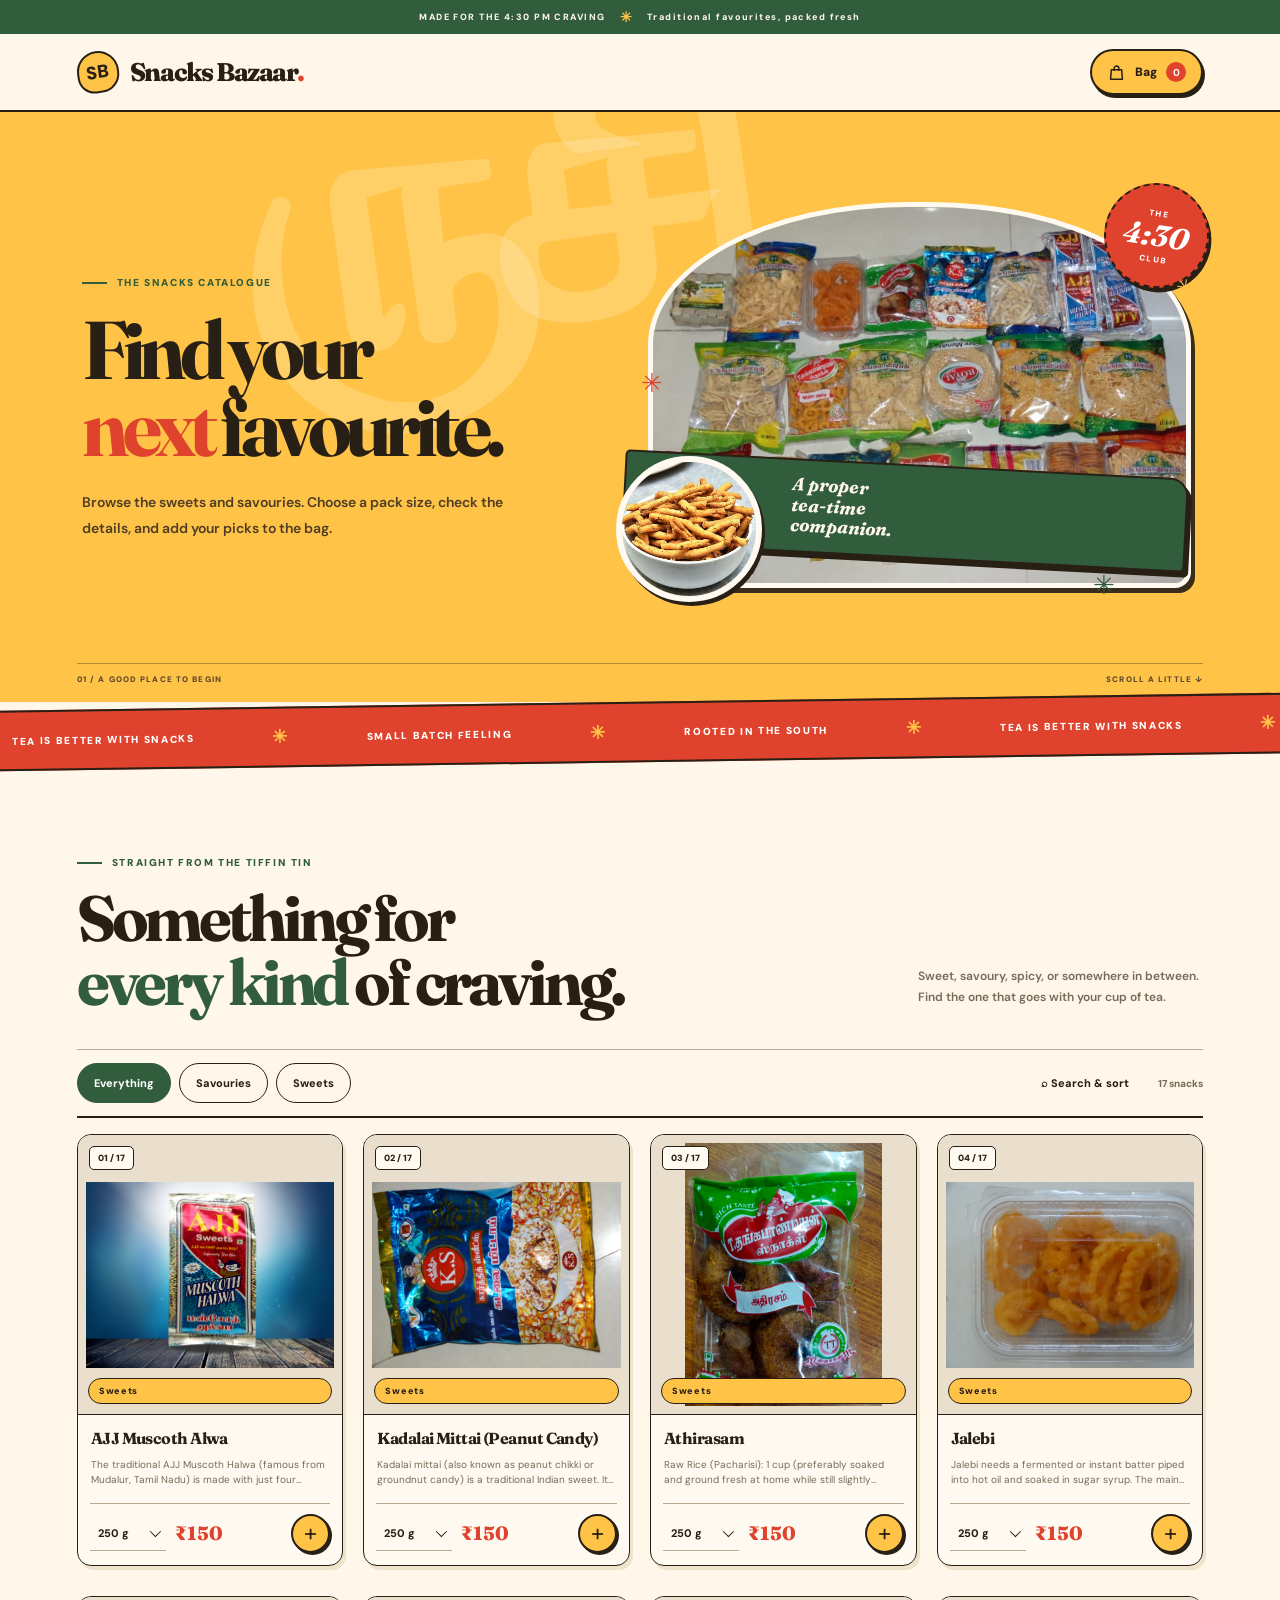
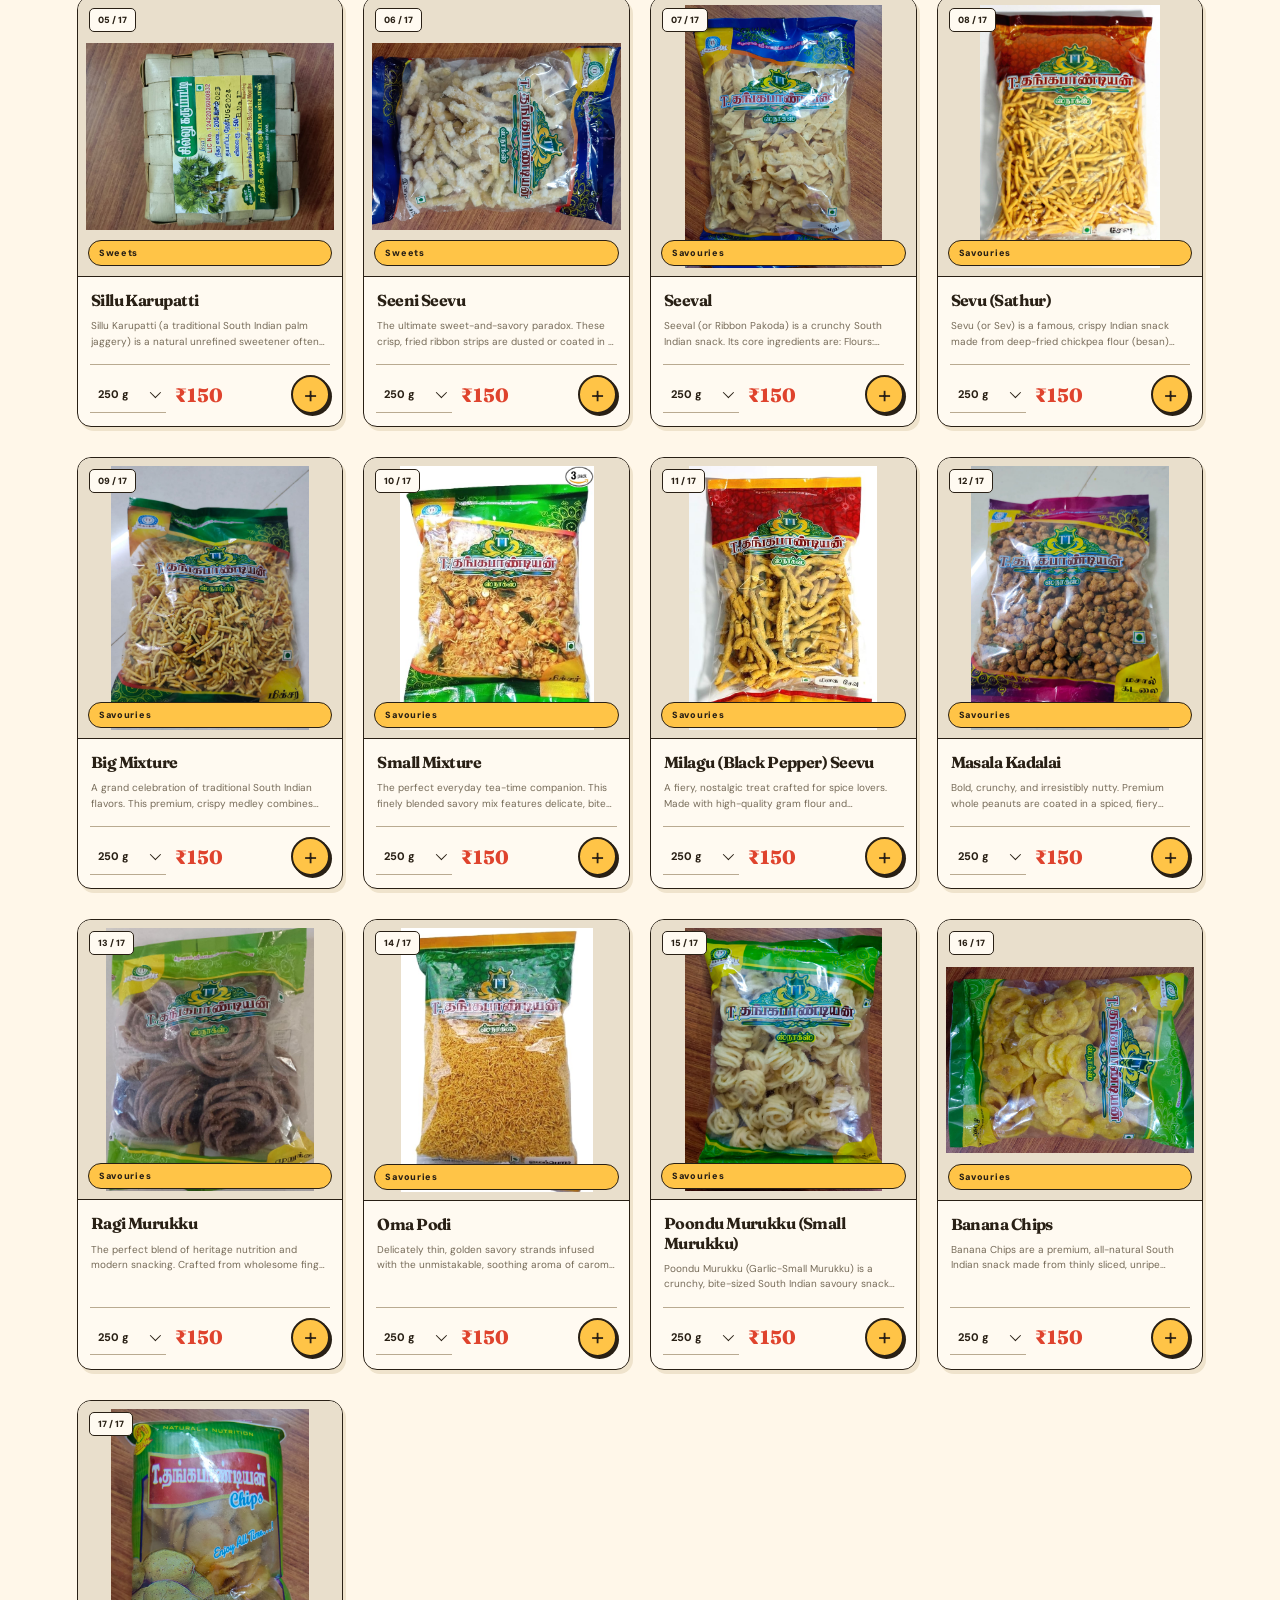
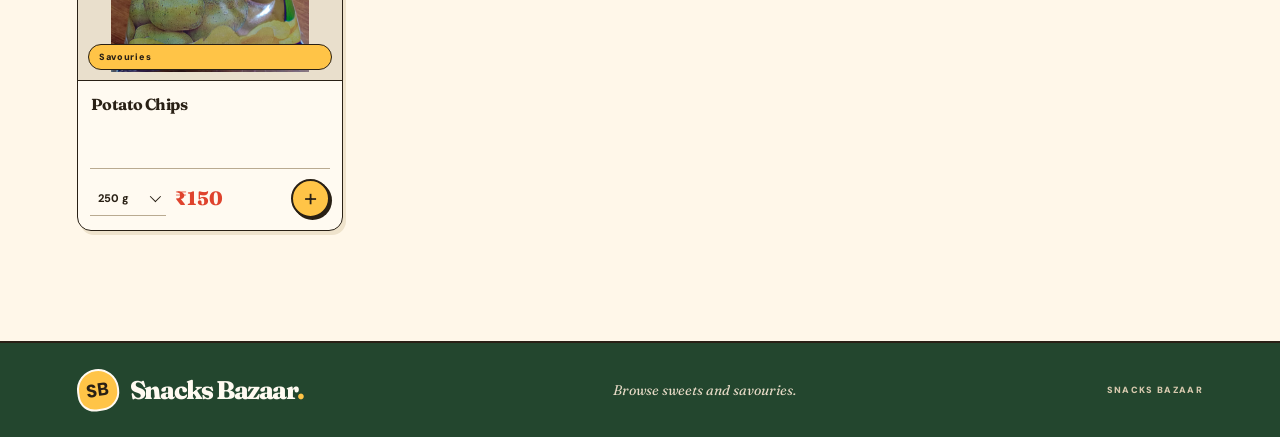
==== commit 32299982: "feat(storefront): revamp catalogue and shopping experience" ====
--- a/index.html
+++ b/index.html
@@ -1,156 +1,259 @@
 <!doctype html>
 <html lang="en">
-<head>
-  <meta charset="utf-8">
-  <meta name="viewport" content="width=device-width, initial-scale=1">
-  <meta name="theme-color" content="#fff7e8">
-  <meta name="description" content="Traditional Tamil snacks, made for your evening tea. A cheerful little Tamil snack shop for your evening tea.">
-  <title>Maalai — A little something for tea time</title>
-  <link rel="preconnect" href="https://fonts.googleapis.com">
-  <link rel="preconnect" href="https://fonts.gstatic.com" crossorigin>
-  <link href="https://fonts.googleapis.com/css2?family=DM+Sans:wght@400;500;600;700;800;900&family=Fraunces:opsz,wght,SOFT,WONK@9..144,500,30,1;9..144,600,30,1;9..144,700,30,1;9..144,800,30,1&family=Noto+Sans+Tamil:wght@500;600;700;800&display=swap" rel="stylesheet">
-  <link rel="stylesheet" href="style.css">
-  <script src="script.js" defer></script>
-</head>
-<body>
-  <div class="announcement">
-    <span>MADE FOR THE 4:30 PM CRAVING</span>
-    <span class="announcement-divider">✳</span>
-    <span>Traditional favourites, packed fresh</span>
-  </div>
-
-  <header class="site-header">
-    <a class="brand" href="#" aria-label="Maalai home">
-      <span class="brand-mark">மா</span>
-      <span class="brand-name">maalai<span>.</span></span>
-    </a>
-
-    <nav class="main-nav" aria-label="Main navigation">
-      <a class="active" href="#shop">The snacks</a>
-      <a href="#story">Our little story</a>
-      <a href="#ritual">Tea-time ritual</a>
-    </nav>
-
-    <div class="header-actions">
-      <label class="search-box">
-        <span aria-hidden="true">⌕</span>
-        <input id="searchInput" type="search" placeholder="Find your favourite…" autocomplete="off">
-        <kbd>/</kbd>
-      </label>
-      <button class="bag-button" id="cartButton" aria-label="Open shopping bag">
-        <span class="bag-icon">↗</span>
-        <span>Bag</span>
-        <b id="cartCount">0</b>
-      </button>
-      <button class="menu-toggle" id="menuToggle" aria-label="Toggle navigation">☰</button>
-    </div>
-  </header>
-
-  <main>
-    <section class="hero">
-      <div class="hero-copy">
-        <p class="eyebrow"><span class="eyebrow-line"></span> THE EVENING STARTS HERE</p>
-        <h1>A little crunch.<br><em>A lot of</em> <span>nostalgia.</span></h1>
-        <p class="hero-description">The kind of snacks that make you put the kettle on. Familiar recipes, proper crunch, and a little taste of home.</p>
-        <div class="hero-actions">
-          <a class="button button-dark" href="#shop">Explore the snacks <span>↗</span></a>
-          <a class="text-link" href="#story">Get to know us <span>→</span></a>
+    <head>
+        <meta charset="utf-8" />
+        <meta name="viewport" content="width=device-width, initial-scale=1" />
+        <meta name="theme-color" content="#fff7e8" />
+        <meta
+            name="description"
+            content="Traditional Tamil snacks, made for your evening tea. A cheerful little Tamil snack shop for your evening tea."
+        />
+        <title>Snacks Bazaar — Browse the catalogue</title>
+        <link rel="preconnect" href="https://fonts.googleapis.com" />
+        <link rel="preconnect" href="https://fonts.gstatic.com" crossorigin />
+        <link
+            href="https://fonts.googleapis.com/css2?family=DM+Sans:wght@400;500;600;700;800;900&family=Fraunces:opsz,wght,SOFT,WONK@9..144,500,30,1;9..144,600,30,1;9..144,700,30,1;9..144,800,30,1&family=Noto+Sans+Tamil:wght@500;600;700;800&display=swap"
+            rel="stylesheet"
+        />
+        <link rel="stylesheet" href="style.css" />
+        <script src="script.js" defer></script>
+    </head>
+    <body>
+        <div class="announcement">
+            <span>MADE FOR THE 4:30 PM CRAVING</span>
+            <span class="announcement-divider">✳</span>
+            <span>Traditional favourites, packed fresh</span>
         </div>
-        <div class="hero-footnote">
-          <span class="footnote-star">✳</span>
-          <span>GOOD SNACKS. SLOW EVENINGS.<br><strong>THAT'S THE WHOLE IDEA.</strong></span>
-        </div>
-      </div>
-
-      <div class="hero-art" aria-label="A selection of traditional snacks">
-        <div class="hero-image hero-image-main">
-          <img src="assets/TP_All Products 2.jpeg" alt="A spread of traditional South Indian snacks" onerror="this.style.display='none'">
-        </div>
-        <div class="hero-stamp"><span>THE</span><strong>4:30</strong><span>CLUB</span><i>✳</i></div>
-        <div class="hero-note">A proper<br>tea-time<br>companion.</div>
-        <div class="hero-small-image">
-          <img src="assets/TP_WB_Milagu_Sevu_Bowl.jpg" alt="A bowl of pepper seevu" onerror="this.parentElement.style.display='none'">
-        </div>
-        <span class="art-spark spark-one">✳</span>
-        <span class="art-spark spark-two">✳</span>
-      </div>
-      <div class="hero-bottom-rule"><span>01 / A GOOD PLACE TO BEGIN</span><span>SCROLL A LITTLE ↓</span></div>
-    </section>
-
-    <section class="ticker" aria-label="Our philosophy">
-      <div class="ticker-track">
-        <span>TEA IS BETTER WITH SNACKS</span><b>✳</b><span>SMALL BATCH FEELING</span><b>✳</b><span>ROOTED IN THE SOUTH</span><b>✳</b><span>TEA IS BETTER WITH SNACKS</span><b>✳</b><span>SMALL BATCH FEELING</span><b>✳</b>
-      </div>
-    </section>
-
-    <section class="shop-section section-wrap" id="shop">
-      <div class="section-heading">
-        <div>
-          <p class="eyebrow"><span class="eyebrow-line"></span> STRAIGHT FROM THE TIFFIN TIN</p>
-          <h2>Something for<br><em>every kind</em> of craving.</h2>
-        </div>
-        <p class="section-aside">Sweet, savoury, spicy, or somewhere in between. Find the one that goes with your cup of tea.</p>
-      </div>
-
-      <div class="shop-toolbar">
-        <div class="filter-list" id="categoryFilters" aria-label="Filter snacks">
-          <button class="filter-chip active" data-category="All">Everything <span>↗</span></button>
-          <button class="filter-chip" data-category="Savouries">The savoury lot</button>
-          <button class="filter-chip" data-category="Sweets">The sweet lot</button>
-        </div>
-        <span class="result-count" id="resultCount">Loading the good stuff…</span>
-      </div>
-
-      <div class="product-grid" id="productGrid">
-        <div class="loading-state">Getting the snack tin ready…</div>
-      </div>
-      <p class="catalogue-note">All prices shown are for 250 g packs. <span>Good things come in snack-sized packages.</span></p>
-    </section>
-
-    <section class="interlude" id="story">
-      <div class="interlude-image">
-        <img src="assets/TP_WB_Athirasam_FS.jpeg" alt="Traditional Athirasam" onerror="this.style.display='none'">
-        <span class="image-caption">A LITTLE BIT OF TRADITION, IN EVERY BITE.</span>
-      </div>
-      <div class="interlude-copy">
-        <p class="eyebrow eyebrow-light"><span class="eyebrow-line"></span> NOT JUST SOMETHING TO MUNCH</p>
-        <h2>Some flavours<br>feel like <em>coming home.</em></h2>
-        <p>That first bite of murukku. The sweet pull of alwa. The unmistakable peppery kick of seevu. These aren't just snacks — they're the little rituals that make an ordinary evening feel familiar.</p>
-        <a class="button button-light" href="#shop">Find your old favourite <span>↗</span></a>
-        <span class="interlude-number">02</span>
-      </div>
-    </section>
-
-    <section class="ritual section-wrap" id="ritual">
-      <div class="ritual-heading">
-        <p class="eyebrow"><span class="eyebrow-line"></span> A SMALL REMINDER</p>
-        <h2>Put the kettle on.<br><em>We'll handle the rest.</em></h2>
-      </div>
-      <div class="ritual-points">
-        <div><span>01</span><strong>Pick your mood</strong><p>Something sweet? Something with a kick? Your call.</p></div>
-        <div><span>02</span><strong>Make it tea time</strong><p>Find a cup, find a seat, and open the packet.</p></div>
-        <div><span>03</span><strong>Don't share. Or do.</strong><p>We're not here to judge your snack etiquette.</p></div>
-      </div>
-    </section>
-  </main>
-
-  <footer class="site-footer">
-    <a class="brand brand-footer" href="#"><span class="brand-mark">மா</span><span class="brand-name">maalai<span>.</span></span></a>
-    <p>For the little pause in your day.</p>
-    <span class="footer-end">MADE FOR TEA TIME · EST. EVERY EVENING</span>
-  </footer>
-
-  <aside class="cart-drawer" id="cartDrawer" aria-hidden="true">
-    <div class="drawer-backdrop" id="drawerBackdrop"></div>
-    <div class="drawer-panel">
-      <div class="drawer-heading"><div><p class="eyebrow">YOUR LITTLE STASH</p><h2>The snack bag<span>.</span></h2></div><button id="closeCart" aria-label="Close bag">×</button></div>
-      <div class="cart-items" id="cartItems"><p class="empty-cart">Your bag is waiting for something crunchy.</p></div>
-      <div class="cart-total"><span>Subtotal</span><strong id="cartTotal">₹0</strong></div>
-      <p class="cart-hint">A real checkout can be connected here later.</p>
-      <button class="button button-dark checkout-button" id="checkoutButton">That's my order <span>↗</span></button>
-    </div>
-  </aside>
-
-  <div class="toast" id="toast" role="status" aria-live="polite"></div>
-</body>
+
+        <header class="site-header">
+            <a class="brand" href="#" aria-label="Snacks Bazaar home">
+                <span class="brand-mark">SB</span>
+                <span class="brand-name">Snacks Bazaar<span>.</span></span>
+            </a>
+
+            <div class="header-actions">
+                <button
+                    class="bag-button"
+                    id="cartButton"
+                    aria-label="Open shopping bag"
+                >
+                    <svg
+                        class="bag-icon"
+                        viewBox="0 0 24 24"
+                        aria-hidden="true"
+                    >
+                        <path d="M5.5 8.5h13l1 12h-15l1-12Z" />
+                        <path d="M9 9V6.8a3 3 0 0 1 6 0V9" />
+                    </svg>
+                    <span>Bag</span>
+                    <b id="cartCount">0</b>
+                </button>
+            </div>
+        </header>
+
+        <main>
+            <section class="hero">
+                <div class="hero-copy">
+                    <p class="eyebrow">
+                        <span class="eyebrow-line"></span> THE SNACKS CATALOGUE
+                    </p>
+                    <h1>Find your<br /><em>next</em> favourite.</h1>
+                    <p class="hero-description">
+                        Browse the sweets and savouries. Choose a pack size,
+                        check the details, and add your picks to the bag.
+                    </p>
+                </div>
+
+                <div
+                    class="hero-art"
+                    aria-label="A selection of traditional snacks"
+                >
+                    <div class="hero-image hero-image-main">
+                        <img
+                            src="assets/TP_All Products 2.jpeg"
+                            alt="A spread of traditional South Indian snacks"
+                            onerror="this.style.display = 'none'"
+                        />
+                    </div>
+                    <div class="hero-stamp">
+                        <span>THE</span><strong>4:30</strong><span>CLUB</span
+                        ><i>✳</i>
+                    </div>
+                    <div class="hero-note">
+                        A proper<br />tea-time<br />companion.
+                    </div>
+                    <div class="hero-small-image">
+                        <img
+                            src="assets/TP_WB_Milagu_Sevu_Bowl.jpg"
+                            alt="A bowl of pepper seevu"
+                            onerror="this.parentElement.style.display = 'none'"
+                        />
+                    </div>
+                    <span class="art-spark spark-one">✳</span>
+                    <span class="art-spark spark-two">✳</span>
+                </div>
+                <div class="hero-bottom-rule">
+                    <span>01 / A GOOD PLACE TO BEGIN</span
+                    ><span>SCROLL A LITTLE ↓</span>
+                </div>
+            </section>
+
+            <section class="ticker" aria-label="Our philosophy">
+                <div class="ticker-track">
+                    <span>TEA IS BETTER WITH SNACKS</span><b>✳</b
+                    ><span>SMALL BATCH FEELING</span><b>✳</b
+                    ><span>ROOTED IN THE SOUTH</span><b>✳</b
+                    ><span>TEA IS BETTER WITH SNACKS</span><b>✳</b
+                    ><span>SMALL BATCH FEELING</span><b>✳</b>
+                </div>
+            </section>
+
+            <section class="shop-section section-wrap" id="shop">
+                <div class="section-heading">
+                    <div>
+                        <p class="eyebrow">
+                            <span class="eyebrow-line"></span> STRAIGHT FROM THE
+                            TIFFIN TIN
+                        </p>
+                        <h2>
+                            Something for<br /><em>every kind</em> of craving.
+                        </h2>
+                    </div>
+                    <p class="section-aside">
+                        Sweet, savoury, spicy, or somewhere in between. Find the
+                        one that goes with your cup of tea.
+                    </p>
+                </div>
+
+                <div class="shop-toolbar shop-toolbar-main">
+                    <div
+                        class="filter-list"
+                        id="categoryFilters"
+                        aria-label="Filter snacks"
+                    >
+                        <button
+                            class="filter-chip active"
+                            data-category="All"
+                            aria-pressed="true"
+                        >
+                            Everything
+                        </button>
+                        <button
+                            class="filter-chip"
+                            data-category="Savouries"
+                            aria-pressed="false"
+                        >
+                            Savouries
+                        </button>
+                        <button
+                            class="filter-chip"
+                            data-category="Sweets"
+                            aria-pressed="false"
+                        >
+                            Sweets
+                        </button>
+                    </div>
+                    <div class="shop-tools">
+                        <button
+                            class="filter-chip tools-toggle"
+                            id="toolsToggle"
+                            type="button"
+                            aria-expanded="false"
+                            aria-controls="shopToolsPanel"
+                        >
+                            ⌕ Search & sort
+                        </button>
+                        <span class="result-count" id="resultCount"
+                            >Loading catalogue…</span
+                        >
+                    </div>
+                </div>
+                <div
+                    class="shop-tools-panel"
+                    id="shopToolsPanel"
+                    style="display: none"
+                >
+                    <label class="shop-search"
+                        ><span aria-hidden="true">⌕</span
+                        ><input
+                            id="searchInput"
+                            type="search"
+                            placeholder="Search snacks…"
+                            autocomplete="off"
+                    /></label>
+                    <label class="sort-control"
+                        >Sort by
+                        <select id="sortSelect">
+                            <option value="featured">Featured</option>
+                            <option value="name-asc">Name: A–Z</option>
+                            <option value="price-asc">
+                                Price: low to high
+                            </option>
+                            <option value="price-desc">
+                                Price: high to low
+                            </option>
+                        </select></label
+                    >
+                </div>
+                <div class="product-grid" id="productGrid" aria-live="polite">
+                    <div class="loading-state">Loading catalogue…</div>
+                </div>
+            </section>
+        </main>
+
+        <footer class="site-footer">
+            <a class="brand brand-footer" href="#"
+                ><span class="brand-mark">SB</span
+                ><span class="brand-name">Snacks Bazaar<span>.</span></span></a
+            >
+            <p>Browse sweets and savouries.</p>
+            <span class="footer-end">SNACKS BAZAAR</span>
+        </footer>
+
+        <dialog
+            class="product-dialog"
+            id="productDialog"
+            aria-labelledby="dialogProductName"
+        >
+            <button
+                class="dialog-close"
+                id="closeProductDialog"
+                type="button"
+                aria-label="Close product details"
+            >
+                ×
+            </button>
+            <div class="dialog-content" id="productDialogContent"></div>
+        </dialog>
+
+        <aside class="cart-drawer" id="cartDrawer" aria-hidden="true">
+            <div class="drawer-backdrop" id="drawerBackdrop"></div>
+            <div class="drawer-panel">
+                <div class="drawer-heading">
+                    <div>
+                        <p class="eyebrow">YOUR LITTLE STASH</p>
+                        <h2>The snack bag<span>.</span></h2>
+                    </div>
+                    <button id="closeCart" aria-label="Close bag">×</button>
+                </div>
+                <div class="cart-items" id="cartItems">
+                    <p class="empty-cart">
+                        Your bag is waiting for something crunchy.
+                    </p>
+                </div>
+                <div class="cart-total">
+                    <span>Subtotal</span><strong id="cartTotal">₹0</strong>
+                </div>
+
+                <button
+                    class="button button-dark checkout-button"
+                    id="checkoutButton"
+                >
+                    That's my order <span>↗</span>
+                </button>
+            </div>
+        </aside>
+
+        <div class="toast" id="toast" role="status" aria-live="polite"></div>
+    </body>
 </html>
--- a/style.css
+++ b/style.css
@@ -1,1300 +1,1389 @@
-@import url('https://fonts.googleapis.com/css2?family=DM+Sans:wght@400;500;600;700&family=Playfair+Display:ital,wght@0,500;0,600;0,700;0,800;1,500;1,600;1,700&display=swap');
-
 :root {
-  --ink: #1c1c17;
-  --paper: #f1eddf;
-  --paper-deep: #e7e0cf;
-  --muted: #777568;
-  --line: rgba(28, 28, 23, .18);
-  --saffron: #e8a82d;
-  --red: #a34e36;
-  --green: #52634c;
-  --serif: "Playfair Display", Georgia, serif;
-  --sans: "DM Sans", Arial, sans-serif;
-}
-* { box-sizing: border-box; }
-html { scroll-behavior: smooth; }
-body { margin: 0; background: var(--paper); color: var(--ink); font-family: var(--sans); }
-button, input { font: inherit; }
-button, a { -webkit-tap-highlight-color: transparent; }
-a { color: inherit; text-decoration: none; }
-.announcement { min-height: 31px; display:flex; justify-content:center; align-items:center; gap:14px; padding:6px 16px; background:var(--ink); color:#f4eddb; font-size:9px; letter-spacing:.17em; font-weight:700; }
-.announcement-divider { color:var(--saffron); font-size:13px; }
-.site-header { height:82px; display:flex; align-items:center; justify-content:space-between; padding:0 5.5%; border-bottom:1px solid var(--line); position:relative; z-index:5; background:var(--paper); }
-.brand { display:flex; align-items:center; gap:10px; min-width:180px; }
-.brand-mark { width:36px; height:36px; display:grid; place-items:center; background:var(--saffron); color:var(--ink); border-radius:50%; font-family:var(--serif); font-size:19px; font-weight:700; }
-.brand-name { font-family:var(--serif); font-size:27px; letter-spacing:-1.5px; font-weight:800; }
-.brand-name span { color:var(--red); }
-.main-nav { display:flex; gap:35px; align-items:center; }
-.main-nav a { color:#666356; font-size:12px; font-weight:600; transition:color .2s; }
-.main-nav a:hover, .main-nav a.active { color:var(--red); }
-.header-actions { display:flex; align-items:center; gap:18px; }
-.search-box { width:205px; height:36px; display:flex; align-items:center; gap:8px; padding:0 10px; border:1px solid var(--line); border-radius:2px; color:var(--muted); }
-.search-box > span { font-size:22px; line-height:1; }
-.search-box input { width:100%; min-width:0; border:0; outline:0; background:transparent; font-size:11px; color:var(--ink); }
-.search-box input::placeholder { color:#999587; }
-.search-box kbd { font-size:9px; border:1px solid var(--line); padding:2px 4px; }
-.bag-button { display:flex; align-items:center; gap:7px; border:0; background:transparent; color:var(--ink); font-size:11px; font-weight:700; cursor:pointer; }
-.bag-icon { font-size:20px; color:var(--red); }
-.bag-button b { display:grid; place-items:center; width:18px; height:18px; border-radius:50%; background:var(--red); color:white; font-size:9px; }
-.menu-toggle { display:none; border:0; background:none; font-size:20px; }
-
-.hero { min-height:590px; display:grid; grid-template-columns: .92fr 1.08fr; padding:65px 7% 58px; position:relative; overflow:hidden; }
-.hero-copy { padding:32px 0 0 2%; position:relative; z-index:2; }
-.eyebrow { display:flex; align-items:center; gap:10px; margin:0 0 23px; color:var(--red); font-size:9px; font-weight:700; letter-spacing:.19em; }
-.eyebrow-line { display:inline-block; width:25px; height:1px; background:currentColor; }
-.hero h1 { margin:0; font-family:var(--serif); font-size:clamp(50px,6.4vw,91px); line-height:.99; letter-spacing:-.065em; font-weight:600; }
-.hero h1 em, .section-heading h2 em, .interlude h2 em, .ritual h2 em { font-weight:500; color:var(--red); }
-.hero h1 span { color:var(--green); font-style:italic; }
-.hero-description { max-width:390px; margin:25px 0 27px; color:#6e6b5e; font-size:14px; line-height:1.8; }
-.hero-actions { display:flex; align-items:center; gap:25px; }
-.button { display:inline-flex; align-items:center; justify-content:center; gap:25px; min-height:48px; padding:0 20px; border:1px solid transparent; font-size:11px; font-weight:700; cursor:pointer; transition:transform .2s, background .2s; }
-.button:hover { transform:translateY(-2px); }
-.button span { font-size:17px; }
-.button-dark { background:var(--ink); color:var(--paper); }
-.button-dark:hover { background:var(--red); }
-.text-link { font-size:11px; font-weight:700; border-bottom:1px solid var(--red); padding-bottom:5px; }
-.text-link span { color:var(--red); margin-left:7px; }
-.hero-footnote { display:flex; align-items:center; gap:12px; margin-top:63px; color:#777365; font-size:8px; line-height:1.65; letter-spacing:.13em; }
-.footnote-star { font-size:28px; color:var(--saffron); }
-.hero-footnote strong { color:var(--ink); }
-.hero-art { position:relative; min-height:440px; margin:0 -2% 0 0; }
-.hero-image-main { position:absolute; inset:5px 5px 24px 40px; overflow:hidden; background:#d4b58a; border-radius:48% 48% 2px 2px / 42% 42% 2px 2px; }
-.hero-image-main::after { content:""; position:absolute; inset:0; background:linear-gradient(0deg,rgba(31,25,17,.16),transparent 45%); pointer-events:none; }
-.hero-image-main img { width:100%; height:100%; object-fit:cover; }
-.hero-stamp { position:absolute; top:6px; right:-4px; width:105px; height:105px; display:flex; flex-direction:column; align-items:center; justify-content:center; background:var(--saffron); border-radius:50%; transform:rotate(10deg); color:var(--ink); line-height:1; box-shadow:0 8px 22px #3b2d191c; }
-.hero-stamp span { font-size:8px; letter-spacing:.2em; font-weight:700; }
-.hero-stamp strong { font-family:var(--serif); font-size:32px; margin:3px 0; }
-.hero-stamp i { position:absolute; bottom:-9px; right:7px; font-style:normal; font-size:23px; color:var(--red); }
-.hero-note { position:absolute; bottom:54px; left:0; padding:13px 16px; background:var(--green); color:#f4eddb; font-family:var(--serif); font-size:17px; font-style:italic; line-height:1.25; transform:rotate(-5deg); box-shadow:5px 6px 0 #1c1c1722; }
-.hero-small-image { position:absolute; right:12px; bottom:-2px; width:132px; height:132px; border:7px solid var(--paper); border-radius:50%; overflow:hidden; background:#d8c6a2; box-shadow:0 5px 20px #30291d24; }
-.hero-small-image img { width:100%; height:100%; object-fit:cover; }
-.art-spark { position:absolute; color:var(--red); font-size:30px; }
-.spark-one { left:18px; top:54px; }.spark-two { right:20%; bottom:5px; color:var(--saffron); }
-.hero-bottom-rule { position:absolute; bottom:20px; left:7%; right:7%; display:flex; justify-content:space-between; border-top:1px solid var(--line); padding-top:10px; color:#928d7d; font-size:8px; letter-spacing:.14em; font-weight:700; }
-
-.ticker { overflow:hidden; background:var(--saffron); color:var(--ink); padding:14px 0; }
-.ticker-track { display:flex; align-items:center; justify-content:space-around; gap:35px; white-space:nowrap; min-width:900px; font-size:10px; font-weight:700; letter-spacing:.16em; }
-.ticker-track b { font-size:17px; font-weight:400; }
-
-.section-wrap { padding-left:7%; padding-right:7%; }
-.shop-section { padding-top:105px; padding-bottom:105px; }
-.section-heading { display:flex; justify-content:space-between; align-items:flex-end; margin-bottom:50px; }
-.section-heading .eyebrow { margin-bottom:18px; }
-.section-heading h2, .ritual h2 { margin:0; font-family:var(--serif); font-size:clamp(42px,5vw,66px); line-height:1.04; letter-spacing:-.05em; font-weight:600; }
-.section-aside { max-width:245px; margin:0 2% 5px 20px; color:var(--muted); font-size:12px; line-height:1.8; }
-.shop-toolbar { display:flex; align-items:center; justify-content:space-between; gap:20px; border-top:1px solid var(--line); border-bottom:1px solid var(--line); padding:13px 0; margin-bottom:26px; }
-.filter-list { display:flex; gap:8px; flex-wrap:wrap; }
-.filter-chip { padding:9px 13px; background:transparent; border:1px solid transparent; color:#777365; font-size:10px; cursor:pointer; }
-.filter-chip.active { border-color:var(--ink); color:var(--ink); background:#e6dfce; }
-.filter-chip span { margin-left:10px; color:var(--red); }
-.result-count { color:#8a8577; font-size:10px; white-space:nowrap; }
-.product-grid { display:grid; grid-template-columns:repeat(4,minmax(0,1fr)); gap:28px 18px; min-height:180px; }
-.product-card { min-width:0; }
-.product-image { position:relative; aspect-ratio: .91 / 1; overflow:hidden; background:#e4ddcd; }
-.product-image img { width:100%; height:100%; object-fit:cover; mix-blend-mode:multiply; transition:transform .5s cubic-bezier(.2,.7,.2,1); }
-.product-card:hover .product-image img { transform:scale(1.055); }
-.product-number { position:absolute; top:12px; left:12px; color:#746f61; font-size:9px; letter-spacing:.1em; }
-.product-category { position:absolute; bottom:10px; left:11px; padding:5px 7px; background:var(--paper); color:var(--red); font-size:8px; text-transform:uppercase; letter-spacing:.1em; }
-.product-info { padding:13px 2px 0; }
-.product-title-row { display:flex; justify-content:space-between; align-items:flex-start; gap:8px; }
-.product-title { margin:0; font-family:var(--serif); font-size:18px; font-weight:600; line-height:1.2; }
-.product-description { margin:7px 0 13px; color:#817c6e; font-size:10px; line-height:1.6; display:-webkit-box; -webkit-line-clamp:2; -webkit-box-orient:vertical; overflow:hidden; min-height:32px; }
-.product-buy-row { display:flex; justify-content:space-between; align-items:center; border-top:1px solid var(--line); padding-top:10px; }
-.product-price { font-family:var(--serif); font-size:20px; font-weight:700; }
-.product-price small { font-family:var(--sans); color:#8a8577; font-size:9px; font-weight:400; }
-.add-button { width:32px; height:32px; border:1px solid var(--ink); border-radius:50%; background:transparent; color:var(--ink); font-size:18px; cursor:pointer; transition:all .2s; }
-.add-button:hover { background:var(--ink); color:var(--paper); }
-.loading-state, .empty-state { grid-column:1/-1; padding:55px 15px; text-align:center; color:var(--muted); font-family:var(--serif); font-size:22px; }
-.catalogue-note { margin-top:30px; color:#898474; font-size:9px; letter-spacing:.04em; }
-.catalogue-note span { color:var(--red); margin-left:7px; }
-
-.interlude { display:grid; grid-template-columns:1fr 1fr; min-height:490px; background:var(--green); color:#f3eddf; }
-.interlude-image { min-height:490px; position:relative; overflow:hidden; background:#c8a978; }
-.interlude-image img { width:100%; height:100%; position:absolute; inset:0; object-fit:cover; }
-.interlude-image::after { content:""; position:absolute; inset:0; background:linear-gradient(0deg,#1c1c174d,transparent 45%); }
-.image-caption { position:absolute; z-index:1; bottom:24px; left:7%; color:#fff5e5; font-size:8px; letter-spacing:.18em; font-weight:700; }
-.interlude-copy { padding:80px 10% 65px; position:relative; overflow:hidden; }
-.eyebrow-light { color:#e5b65c; }
-.interlude h2 { margin:0 0 24px; font-family:var(--serif); font-size:clamp(42px,4.6vw,62px); line-height:1.05; letter-spacing:-.05em; font-weight:600; }
-.interlude h2 em { color:#e9b34d; }
-.interlude-copy > p:not(.eyebrow) { max-width:390px; color:#d3d5c8; font-size:12px; line-height:1.9; margin-bottom:29px; }
-.button-light { background:var(--paper); color:var(--ink); }
-.button-light:hover { background:var(--saffron); }
-.interlude-number { position:absolute; right:8%; bottom:-62px; color:#ffffff12; font-family:var(--serif); font-size:230px; line-height:1; }
-
-.ritual { display:grid; grid-template-columns:1fr 1.1fr; gap:8%; padding-top:100px; padding-bottom:105px; }
-.ritual h2 { font-size:clamp(38px,4vw,56px); }
-.ritual h2 em { color:var(--red); }
-.ritual-points { display:grid; grid-template-columns:1fr; }
-.ritual-points > div { display:grid; grid-template-columns:38px 1fr; column-gap:15px; padding:17px 0; border-bottom:1px solid var(--line); }
-.ritual-points > div:first-child { border-top:1px solid var(--line); }
-.ritual-points span { grid-row:span 2; color:var(--red); font-family:var(--serif); font-size:18px; }
-.ritual-points strong { font-family:var(--serif); font-size:17px; }
-.ritual-points p { margin:5px 0 0; color:var(--muted); font-size:10px; line-height:1.6; }
-.site-footer { display:flex; align-items:center; justify-content:space-between; gap:20px; padding:26px 7%; background:var(--ink); color:var(--paper); }
-.brand-footer { min-width:0; }.brand-footer .brand-mark { background:var(--saffron); }.brand-footer .brand-name span { color:var(--saffron); }
-.site-footer > p { color:#b6b09f; font-family:var(--serif); font-style:italic; font-size:14px; }
-.footer-end { color:#999383; font-size:8px; letter-spacing:.15em; }
-
-.cart-drawer { position:fixed; inset:0; z-index:20; visibility:hidden; pointer-events:none; }
-.cart-drawer.open { visibility:visible; pointer-events:auto; }
-.drawer-backdrop { position:absolute; inset:0; background:#11140f88; opacity:0; transition:opacity .25s; }
-.cart-drawer.open .drawer-backdrop { opacity:1; }
-.drawer-panel { position:absolute; top:0; right:0; width:min(420px,100%); height:100%; padding:30px; background:var(--paper); transform:translateX(100%); transition:transform .3s; display:flex; flex-direction:column; }
-.cart-drawer.open .drawer-panel { transform:translateX(0); }
-.drawer-heading { display:flex; justify-content:space-between; align-items:flex-start; border-bottom:1px solid var(--line); padding-bottom:20px; }
-.drawer-heading .eyebrow { margin-bottom:8px; }.drawer-heading h2 { margin:0; font-family:var(--serif); font-size:30px; }.drawer-heading h2 span { color:var(--red); }
-.drawer-heading button { border:0; background:none; font-size:28px; cursor:pointer; }
-.cart-items { flex:1; overflow:auto; padding:15px 0; }
-.empty-cart { color:var(--muted); font-family:var(--serif); font-style:italic; }
-.cart-row { display:grid; grid-template-columns:1fr auto; gap:10px; padding:13px 0; border-bottom:1px solid var(--line); }
-.cart-row strong { font-family:var(--serif); font-size:15px; }.cart-row small { display:block; margin-top:4px; color:var(--muted); font-size:10px; }
-.quantity-controls { display:flex; align-items:center; gap:9px; font-size:11px; }
-.quantity-controls button { width:23px; height:23px; border:1px solid var(--line); background:transparent; cursor:pointer; }
-.cart-total { display:flex; justify-content:space-between; padding:17px 0; border-top:1px solid var(--line); font-size:12px; }.cart-total strong { font-family:var(--serif); font-size:22px; }
-.cart-hint { color:var(--muted); font-size:10px; }.checkout-button { width:100%; }
-.toast { position:fixed; z-index:30; bottom:22px; left:50%; transform:translate(-50%,20px); opacity:0; padding:12px 18px; background:var(--ink); color:var(--paper); font-size:11px; pointer-events:none; transition:all .25s; }
-.toast.show { opacity:1; transform:translate(-50%,0); }
-
-@media (max-width: 900px) {
-  .site-header { padding:0 4%; }.main-nav { gap:18px; }.brand { min-width:auto; }.search-box { width:170px; }
-  .hero { padding-left:5%; padding-right:5%; grid-template-columns:1fr 1fr; }.hero h1 { font-size:clamp(48px,7vw,70px); }
-  .product-grid { grid-template-columns:repeat(3,minmax(0,1fr)); }
-  .section-wrap { padding-left:5%; padding-right:5%; }
-}
-@media (max-width: 650px) {
-  .announcement { font-size:8px; gap:8px; }
-  .site-header { height:70px; padding:0 5%; }.brand-name { font-size:24px; }.brand-mark { width:32px; height:32px; }
-  .main-nav { display:none; position:absolute; top:69px; left:0; right:0; padding:18px 5%; background:var(--paper); border-bottom:1px solid var(--line); flex-direction:column; align-items:flex-start; gap:17px; }
-  .main-nav.open { display:flex; }.header-actions { gap:12px; }.search-box { width:38px; border:0; padding:0; }.search-box input, .search-box kbd { display:none; }.search-box > span { font-size:25px; }.bag-button span:not(.bag-icon) { display:none; }.menu-toggle { display:block; }
-  .hero { display:flex; flex-direction:column; padding:43px 6% 55px; min-height:0; }.hero-copy { padding:0; }.hero h1 { font-size:clamp(54px,13vw,76px); }.hero-description { font-size:13px; max-width:340px; margin:20px 0; }.hero-footnote { margin-top:30px; }
-  .hero-art { min-height:340px; margin:35px 0 10px; }.hero-image-main { inset:0 20px 15px 25px; }.hero-stamp { width:85px; height:85px; right:0; }.hero-stamp strong { font-size:26px; }.hero-small-image { width:100px; height:100px; }.hero-note { bottom:35px; font-size:14px; }.hero-bottom-rule { left:6%; right:6%; bottom:15px; }
-  .ticker-track { justify-content:flex-start; gap:24px; animation:marquee 22s linear infinite; }.ticker { padding:12px 0; }
-  @keyframes marquee { to { transform:translateX(-35%); } }
-  .shop-section { padding-top:70px; padding-bottom:70px; }.section-heading { display:block; margin-bottom:30px; }.section-heading h2 { font-size:48px; }.section-aside { margin:18px 0 0; max-width:330px; }.shop-toolbar { align-items:flex-start; flex-direction:column; gap:8px; }.filter-chip { padding:8px 10px; }.product-grid { grid-template-columns:repeat(2,minmax(0,1fr)); gap:24px 12px; }.product-title { font-size:16px; }.product-description { font-size:9px; }.product-price { font-size:18px; }
-  .interlude { grid-template-columns:1fr; }.interlude-image { min-height:300px; }.interlude-copy { padding:55px 7% 65px; }.interlude h2 { font-size:49px; }
-  .ritual { grid-template-columns:1fr; gap:35px; padding-top:70px; padding-bottom:70px; }.ritual h2 { font-size:45px; }
-  .site-footer { padding:25px 6%; flex-wrap:wrap; }.site-footer > p { order:3; width:100%; margin:0; }.footer-end { font-size:7px; }
-}
-@media (prefers-reduced-motion: reduce) { *, *::before, *::after { scroll-behavior:auto !important; animation:none !important; transition:none !important; } }
-
-/* -------------------------------------------------------------------------- */
-/* Material 3 Expressive — dark scheme (palette generated from #EFB32F)         */
-/* -------------------------------------------------------------------------- */
-:root {
-  color-scheme: dark;
-  --md-primary: #ECC06C;
-  --md-on-primary: #412D00;
-  --md-primary-container: #5D4200;
-  --md-on-primary-container: #FFDEA6;
-  --md-secondary: #D9C4A0;
-  --md-on-secondary: #3C2E15;
-  --md-secondary-container: #53452A;
-  --md-on-secondary-container: #F6E0BB;
-  --md-tertiary: #B2CFA7;
-  --md-on-tertiary: #1F361A;
-  --md-tertiary-container: #354D2F;
-  --md-on-tertiary-container: #CEEBC2;
-  --md-error: #FFB4AB;
-  --md-on-error: #690005;
-  --md-error-container: #93000A;
-  --md-on-error-container: #FFDAD6;
-  --md-surface: #17130B;
-  --md-surface-dim: #17130B;
-  --md-surface-bright: #3E382F;
-  --md-surface-container-lowest: #120E07;
-  --md-surface-container-low: #201B13;
-  --md-surface-container: #241F17;
-  --md-surface-container-high: #2F2921;
-  --md-surface-container-highest: #3A342B;
-  --md-on-surface: #ECE1D4;
-  --md-on-surface-variant: #D1C5B4;
-  --md-outline: #9A8F80;
-  --md-outline-variant: #4E4639;
-  --md-inverse-surface: #ECE1D4;
-  --md-inverse-on-surface: #353027;
-  --md-inverse-primary: #7A590C;
-  --md-surface-tint: #ECC06C;
-  --ink: var(--md-on-surface);
-  --paper: var(--md-surface);
-  --paper-deep: var(--md-surface-container);
-  --muted: var(--md-on-surface-variant);
-  --line: color-mix(in srgb, var(--md-outline-variant) 78%, transparent);
-  --saffron: var(--md-primary);
-  --red: var(--md-primary);
-  --green: var(--md-tertiary);
-}
-
-html { background:var(--md-surface); }
-body { background:var(--md-surface); color:var(--md-on-surface); }
-::selection { color:var(--md-on-primary); background:var(--md-primary); }
-button, a, input { accent-color:var(--md-primary); }
-:focus-visible { outline:2px solid var(--md-primary); outline-offset:3px; }
+    color-scheme: light;
+    --ink: #292015;
+    --paper: #fff7e9;
+    --paper-deep: #efe3cc;
+    --muted: #766b59;
+    --line: #b9aa91;
+    --yellow: #ffc447;
+    --yellow-soft: #ffda83;
+    --red: #df432d;
+    --green: #315d3d;
+    --green-dark: #23462e;
+    --white: #fffaf1;
+    --serif: "Fraunces", Georgia, serif;
+    --sans: "DM Sans", Arial, sans-serif;
+    --tamil: "Noto Sans Tamil", sans-serif;
+    --gutter: clamp(20px, 6vw, 112px);
+    --shadow: 4px 5px 0 rgba(41, 32, 21, 0.92);
+}
+* {
+    box-sizing: border-box;
+}
+html {
+    scroll-behavior: smooth;
+    scroll-padding-top: 20px;
+    background: var(--paper);
+}
+body {
+    margin: 0;
+    color: var(--ink);
+    background: var(--paper);
+    font-family: var(--sans);
+}
+button,
+input {
+    font: inherit;
+}
+button,
+a {
+    -webkit-tap-highlight-color: transparent;
+}
+a {
+    color: inherit;
+    text-decoration: none;
+}
+button {
+    color: inherit;
+}
+:focus-visible {
+    outline: 3px solid var(--red);
+    outline-offset: 3px;
+}
+::selection {
+    background: var(--green);
+    color: var(--white);
+}
+.visually-hidden {
+    position: absolute;
+    width: 1px;
+    height: 1px;
+    padding: 0;
+    margin: -1px;
+    overflow: hidden;
+    clip: rect(0, 0, 0, 0);
+    white-space: nowrap;
+    border: 0;
+}
 
 .announcement {
-  min-height:34px; background:var(--md-surface-container-lowest); color:var(--md-on-surface-variant);
-  letter-spacing:.12em; font-size:9px;
-}
-.announcement-divider { color:var(--md-primary); }
+    min-height: 34px;
+    display: flex;
+    justify-content: center;
+    align-items: center;
+    gap: 14px;
+    padding: 7px 16px;
+    background: var(--green);
+    color: #fff7e9;
+    font-size: 9px;
+    font-weight: 800;
+    letter-spacing: 0.16em;
+    text-align: center;
+}
+.announcement-divider {
+    color: var(--yellow);
+    font-size: 14px;
+}
 .site-header {
-  height:88px; padding-inline:6%; background:var(--md-surface); border-bottom:1px solid var(--md-outline-variant);
-  box-shadow:0 1px 0 color-mix(in srgb, var(--md-primary) 5%, transparent);
+    position: relative;
+    z-index: 10;
+    height: 78px;
+    display: flex;
+    align-items: center;
+    justify-content: space-between;
+    padding: 0 var(--gutter);
+    background: var(--paper);
+    border-bottom: 2px solid var(--ink);
+}
+.brand {
+    display: flex;
+    align-items: center;
+    gap: 11px;
+    min-width: 0;
 }
 .brand-mark {
-  width:42px; height:42px; border-radius:15px 15px 15px 5px; background:var(--md-primary-container);
-  color:var(--md-on-primary-container); font-family:var(--sans); font-size:20px;
-}
-.brand-name { color:var(--md-on-surface); font-family:var(--sans); font-weight:800; letter-spacing:-1.8px; }
-.brand-name span, .brand-footer .brand-name span { color:var(--md-primary); }
-.main-nav { gap:8px; }
-.main-nav a {
-  padding:11px 16px; border-radius:999px; color:var(--md-on-surface-variant); font-size:12px;
-  transition:background .2s,color .2s,transform .2s;
-}
-.main-nav a:hover { color:var(--md-on-surface); background:var(--md-surface-container-high); }
-.main-nav a.active { color:var(--md-on-secondary-container); background:var(--md-secondary-container); }
-.search-box {
-  height:42px; width:220px; border:1px solid var(--md-outline); border-radius:14px;
-  background:var(--md-surface-container-low); color:var(--md-on-surface-variant);
-}
-.search-box input { color:var(--md-on-surface); font-size:12px; }
-.search-box input::placeholder { color:var(--md-on-surface-variant); opacity:.8; }
-.search-box kbd { border:1px solid var(--md-outline-variant); border-radius:5px; color:var(--md-on-surface-variant); }
-.bag-button { color:var(--md-on-surface); font-size:12px; }
-.bag-icon { color:var(--md-primary); }
-.bag-button b { width:21px; height:21px; background:var(--md-primary); color:var(--md-on-primary); font-size:10px; }
-.menu-toggle { color:var(--md-on-surface); }
+    width: 42px;
+    height: 42px;
+    display: grid;
+    place-items: center;
+    flex: none;
+    border: 2px solid var(--ink);
+    border-radius: 50% 50% 45% 40%;
+    background: var(--yellow);
+    color: var(--ink);
+    font-family: var(--sans);
+    font-size: 18px;
+    font-weight: 900;
+    transform: rotate(-8deg);
+}
+.brand-name {
+    font-family: var(--serif);
+    font-size: clamp(22px, 2vw, 29px);
+    font-weight: 800;
+    letter-spacing: -1.4px;
+    white-space: nowrap;
+}
+.brand-name span {
+    color: var(--red);
+}
+.header-actions {
+    display: flex;
+    align-items: center;
+    gap: 12px;
+}
+.bag-button {
+    min-height: 46px;
+    display: flex;
+    align-items: center;
+    justify-content: center;
+    gap: 9px;
+    padding: 0 15px;
+    border: 2px solid var(--ink);
+    border-radius: 999px;
+    background: var(--yellow);
+    color: var(--ink);
+    box-shadow: 2px 3px 0 var(--ink);
+    font-size: 12px;
+    font-weight: 900;
+    cursor: pointer;
+    transition:
+        transform 0.16s,
+        box-shadow 0.16s;
+}
+.bag-button:hover {
+    transform: translate(1px, 2px);
+    box-shadow: 1px 1px 0 var(--ink);
+}
+.bag-icon {
+    width: 19px;
+    height: 19px;
+    flex: none;
+    fill: none;
+    stroke: var(--ink);
+    stroke-width: 1.9;
+    stroke-linecap: round;
+    stroke-linejoin: round;
+}
+.bag-button b {
+    width: 20px;
+    height: 20px;
+    display: grid;
+    place-items: center;
+    border-radius: 50%;
+    background: var(--red);
+    color: white;
+    font-size: 10px;
+}
 
 .hero {
-  min-height:620px; padding:76px 7% 66px;
-  background:radial-gradient(ellipse at 78% 44%, color-mix(in srgb, var(--md-primary-container) 24%, transparent), transparent 48%);
-}
-.hero-copy { padding-top:38px; }
-.eyebrow { color:var(--md-primary); font-size:10px; letter-spacing:.16em; }
-.eyebrow-line { width:28px; }
-.hero h1, .section-heading h2, .ritual h2, .interlude h2 { font-family:var(--sans); font-weight:750; letter-spacing:-.065em; }
-.hero h1 { font-size:clamp(54px,6.3vw,88px); line-height:1.02; }
-.hero h1 em, .section-heading h2 em, .interlude h2 em, .ritual h2 em { color:var(--md-primary); font-style:normal; font-weight:500; }
-.hero h1 span { color:var(--md-tertiary); }
-.hero-description { color:var(--md-on-surface-variant); font-size:14px; line-height:1.85; }
+    position: relative;
+    isolation: isolate;
+    min-height: 590px;
+    display: grid;
+    grid-template-columns: 0.92fr 1.08fr;
+    align-items: center;
+    gap: clamp(22px, 4vw, 72px);
+    padding: 58px var(--gutter) 72px;
+    overflow: hidden;
+    background: var(--yellow);
+}
+.hero::before {
+    content: "ருசி";
+    position: absolute;
+    z-index: -1;
+    top: -0.22em;
+    left: 19%;
+    color: rgba(255, 255, 255, 0.18);
+    font-family: var(--sans);
+    font-size: clamp(190px, 28vw, 440px);
+    font-weight: 900;
+    line-height: 1;
+    letter-spacing: -0.1em;
+    transform: rotate(-8deg);
+    pointer-events: none;
+}
+.hero-copy {
+    position: relative;
+    z-index: 2;
+    max-width: 570px;
+    padding: 18px 0 0 1%;
+}
+.eyebrow {
+    display: flex;
+    align-items: center;
+    gap: 10px;
+    margin: 0 0 22px;
+    color: var(--green);
+    font-size: 10px;
+    font-weight: 900;
+    letter-spacing: 0.16em;
+}
+.eyebrow-line {
+    width: 25px;
+    height: 2px;
+    display: inline-block;
+    background: currentColor;
+}
+.hero h1 {
+    margin: 0;
+    font-family: var(--serif);
+    font-size: clamp(58px, 6.4vw, 100px);
+    font-weight: 700;
+    letter-spacing: -0.075em;
+    line-height: 0.94;
+}
+.hero h1 em {
+    color: var(--red);
+    font-style: normal;
+}
+.hero-description {
+    max-width: 440px;
+    margin: 25px 0 0;
+    color: #4e3c24;
+    font-size: 14px;
+    font-weight: 600;
+    line-height: 1.85;
+}
+.hero-art {
+    position: relative;
+    min-width: 0;
+    min-height: 420px;
+    margin: 0 -1% 0 0;
+    align-self: center;
+}
+.hero-image-main {
+    position: absolute;
+    inset: 12px 18px 22px 25px;
+    overflow: hidden;
+    border: 5px solid var(--white);
+    border-radius: 48% 48% 16px 16px / 37% 37% 16px 16px;
+    background: #e8d9b8;
+    box-shadow: var(--shadow);
+}
+.hero-image-main img {
+    display: block;
+    width: 100%;
+    height: 100%;
+    object-fit: cover;
+    object-position: center;
+}
+.hero-image-main::after {
+    content: "";
+    position: absolute;
+    inset: 0;
+    background: linear-gradient(0deg, rgba(41, 32, 21, 0.12), transparent 38%);
+    pointer-events: none;
+}
+.hero-stamp {
+    position: absolute;
+    top: -7px;
+    right: 0;
+    z-index: 3;
+    width: 105px;
+    height: 105px;
+    display: flex;
+    flex-direction: column;
+    align-items: center;
+    justify-content: center;
+    border: 2px dashed var(--ink);
+    border-radius: 50%;
+    background: var(--red);
+    color: white;
+    line-height: 1;
+    transform: rotate(8deg);
+    box-shadow: 3px 4px 0 var(--ink);
+}
+.hero-stamp span {
+    font-size: 8px;
+    font-weight: 900;
+    letter-spacing: 0.2em;
+}
+.hero-stamp strong {
+    margin: 4px 0;
+    font-family: var(--serif);
+    font-size: 30px;
+    font-style: italic;
+}
+.hero-stamp i {
+    position: absolute;
+    right: 6px;
+    bottom: -9px;
+    color: var(--yellow);
+    font-size: 22px;
+    font-style: normal;
+}
+.hero-note {
+    position: absolute;
+    z-index: 2;
+    left: 0;
+    right: 22px;
+    bottom: 52px;
+    min-height: 76px;
+    padding: 14px 24px 14px 166px;
+    border: 2px solid var(--ink);
+    border-radius: 5px 18px 5px 18px;
+    background: var(--green);
+    color: #fff7e9;
+    font-family: var(--serif);
+    font-size: 18px;
+    font-weight: 700;
+    font-style: italic;
+    line-height: 1.15;
+    transform: rotate(3deg);
+    box-shadow: 4px 5px 0 var(--ink);
+}
+.hero-small-image {
+    position: absolute;
+    z-index: 4;
+    left: -7px;
+    bottom: 8px;
+    width: 146px;
+    height: 146px;
+    overflow: hidden;
+    border: 6px solid var(--white);
+    border-radius: 50%;
+    background: #f3e6cf;
+    box-shadow: 3px 4px 0 var(--ink);
+}
+.hero-small-image img {
+    display: block;
+    width: 100%;
+    height: 100%;
+    object-fit: cover;
+}
+.art-spark {
+    position: absolute;
+    z-index: 4;
+    color: var(--red);
+    font-size: 26px;
+}
+.spark-one {
+    left: 18px;
+    top: 42%;
+}
+.spark-two {
+    right: 16%;
+    bottom: 2%;
+    color: var(--green);
+}
+.hero-bottom-rule {
+    position: absolute;
+    right: var(--gutter);
+    bottom: 18px;
+    left: var(--gutter);
+    display: flex;
+    justify-content: space-between;
+    padding-top: 10px;
+    border-top: 1px solid rgba(41, 32, 21, 0.35);
+    color: #5d482b;
+    font-size: 8px;
+    font-weight: 900;
+    letter-spacing: 0.14em;
+}
+.ticker {
+    position: relative;
+    z-index: 2;
+    overflow: hidden;
+    padding: 16px 0;
+    border-top: 2px solid var(--ink);
+    border-bottom: 2px solid var(--ink);
+    background: var(--red);
+    color: white;
+    transform: rotate(-0.8deg) scale(1.01);
+}
+.ticker-track {
+    min-width: max-content;
+    display: flex;
+    align-items: center;
+    justify-content: space-around;
+    gap: clamp(26px, 6vw, 100px);
+    padding: 0 18px;
+    font-size: 10px;
+    font-weight: 900;
+    letter-spacing: 0.16em;
+}
+.ticker-track b {
+    color: var(--yellow);
+    font-size: 18px;
+}
+
+.section-wrap {
+    padding-right: var(--gutter);
+    padding-left: var(--gutter);
+}
+.shop-section {
+    padding-top: 94px;
+    padding-bottom: 110px;
+}
+.section-heading {
+    display: flex;
+    align-items: flex-end;
+    justify-content: space-between;
+    gap: 30px;
+    margin-bottom: 35px;
+}
+.section-heading .eyebrow {
+    margin-bottom: 17px;
+}
+.section-heading h2 {
+    margin: 0;
+    font-family: var(--serif);
+    font-size: clamp(43px, 5vw, 72px);
+    letter-spacing: -0.065em;
+    line-height: 1;
+}
+.section-heading h2 em {
+    color: var(--green);
+    font-style: normal;
+}
+.section-aside {
+    max-width: 285px;
+    margin: 0 0 5px;
+    color: var(--muted);
+    font-size: 12px;
+    font-weight: 600;
+    line-height: 1.8;
+}
+.shop-toolbar {
+    display: flex;
+    align-items: center;
+    justify-content: space-between;
+    gap: 18px;
+    padding: 13px 0;
+    margin-bottom: 16px;
+    border-top: 1px solid var(--line);
+    border-bottom: 2px solid var(--ink);
+}
+.filter-list {
+    display: flex;
+    flex-wrap: wrap;
+    gap: 8px;
+}
+.filter-chip {
+    min-height: 40px;
+    padding: 0 16px;
+    border: 1.5px solid var(--ink);
+    border-radius: 999px;
+    background: transparent;
+    color: var(--ink);
+    font-size: 11px;
+    font-weight: 800;
+    cursor: pointer;
+    transition:
+        background 0.15s,
+        color 0.15s,
+        transform 0.15s;
+}
+.filter-chip:hover {
+    background: #f5e6c8;
+    transform: translateY(-1px);
+}
+.filter-chip.active {
+    border-color: var(--green);
+    background: var(--green);
+    color: white;
+}
+.shop-tools {
+    display: flex;
+    align-items: center;
+    gap: 16px;
+}
+.tools-toggle {
+    min-height: 38px;
+    border-color: transparent;
+    padding-inline: 12px;
+}
+.tools-toggle[aria-expanded="true"] {
+    background: #f1e3c9;
+}
+.result-count {
+    color: var(--muted);
+    font-size: 10px;
+    font-weight: 800;
+    white-space: nowrap;
+}
+.shop-tools-panel {
+    display: flex;
+    align-items: center;
+    flex-wrap: wrap;
+    gap: 22px;
+    padding: 8px 0 22px;
+}
+.shop-tools-panel[style*="display: none"] {
+    display: none !important;
+}
+.shop-search {
+    min-width: min(100%, 280px);
+    display: flex;
+    align-items: center;
+    gap: 10px;
+    padding: 9px 2px;
+    border-bottom: 1px solid var(--line);
+    color: var(--red);
+}
+.shop-search > span {
+    font-size: 20px;
+}
+.shop-search input {
+    width: 100%;
+    min-width: 0;
+    border: 0;
+    outline: 0;
+    background: transparent;
+    color: var(--ink);
+    font-size: 13px;
+}
+.shop-search input::placeholder {
+    color: #9a8d78;
+}
+.sort-control {
+    display: flex;
+    align-items: center;
+    gap: 10px;
+    color: var(--muted);
+    font-size: 11px;
+    font-weight: 800;
+}
+.native-select-hidden {
+    position: absolute !important;
+    width: 1px !important;
+    height: 1px !important;
+    padding: 0 !important;
+    margin: -1px !important;
+    overflow: hidden !important;
+    clip: rect(0, 0, 0, 0) !important;
+    white-space: nowrap !important;
+    border: 0 !important;
+}
+.ui-select {
+    position: relative;
+    display: inline-flex;
+    min-width: 92px;
+}
+.ui-select-trigger {
+    width: 100%;
+    min-height: 38px;
+    display: flex;
+    align-items: center;
+    justify-content: space-between;
+    gap: 18px;
+    padding: 0 12px;
+    border: 0;
+    border-bottom: 1px solid var(--line);
+    border-radius: 0;
+    background: transparent;
+    color: var(--ink);
+    font-size: 12px;
+    font-weight: 800;
+    text-align: left;
+    cursor: pointer;
+}
+.ui-select-trigger::after {
+    content: "";
+    width: 7px;
+    height: 7px;
+    flex: none;
+    border-right: 1.5px solid currentColor;
+    border-bottom: 1.5px solid currentColor;
+    transform: rotate(45deg) translateY(-2px);
+}
+.ui-select.is-open .ui-select-trigger {
+    border-bottom-color: var(--red);
+}
+.ui-select-menu {
+    position: fixed;
+    z-index: 1000;
+    width: max-content;
+    max-width: min(280px, calc(100vw - 16px));
+    overflow: auto;
+    padding: 6px;
+    border: 1.5px solid var(--ink);
+    border-radius: 13px;
+    background: var(--white);
+    box-shadow: 4px 5px 0 var(--ink);
+}
+.ui-select-menu[hidden] {
+    display: none;
+}
+.ui-select-option {
+    width: 100%;
+    display: block;
+    padding: 10px 12px;
+    border: 0;
+    border-radius: 8px;
+    background: transparent;
+    color: var(--ink);
+    font-size: 12px;
+    font-weight: 700;
+    text-align: left;
+    white-space: nowrap;
+    cursor: pointer;
+}
+.ui-select-option:hover,
+.ui-select-option[aria-selected="true"] {
+    background: #f6e4bf;
+    color: var(--green);
+}
+
+.product-grid {
+    display: grid;
+    grid-template-columns: repeat(4, minmax(0, 1fr));
+    align-items: stretch;
+    gap: 30px 20px;
+}
+.product-card {
+    min-width: 0;
+    display: flex;
+    flex-direction: column;
+    overflow: hidden;
+    padding: 0 0 12px;
+    border: 1.5px solid var(--ink);
+    border-radius: 14px;
+    background: var(--white);
+    box-shadow: 3px 4px 0 var(--paper-deep);
+    transition:
+        box-shadow 0.18s,
+        transform 0.18s;
+}
+.product-card:hover,
+.product-card:focus-within {
+    transform: translateY(-2px);
+    box-shadow: 5px 7px 0 var(--paper-deep);
+}
+.product-card-open {
+    display: block;
+    width: 100%;
+    min-width: 0;
+    padding: 0;
+    overflow: hidden;
+    border: 0;
+    border-radius: 12px 12px 0 0;
+    background: transparent;
+    color: inherit;
+    font: inherit;
+    text-align: left;
+    cursor: pointer;
+}
+.product-card-open:focus-visible {
+    outline: 3px solid var(--red);
+    outline-offset: -4px;
+}
+.product-image {
+    position: relative;
+    width: 100%;
+    aspect-ratio: 1 / 1.06;
+    overflow: hidden;
+    border-bottom: 1.5px solid var(--ink);
+    background: #e9dfcc;
+}
+.product-image img {
+    display: block;
+    width: 100%;
+    height: 100%;
+    padding: 8px;
+    object-fit: contain;
+    object-position: center;
+    mix-blend-mode: normal;
+    transition: transform 0.25s;
+}
+.product-card:hover .product-image img {
+    transform: scale(1.025);
+}
+.product-number {
+    position: absolute;
+    z-index: 1;
+    top: 11px;
+    left: 11px;
+    padding: 5px 8px;
+    border: 1px solid var(--ink);
+    border-radius: 5px;
+    background: var(--white);
+    color: var(--ink);
+    font-size: 9px;
+    font-weight: 900;
+}
+.product-category {
+    position: absolute;
+    right: 10px;
+    bottom: 10px;
+    left: 10px;
+    max-width: calc(100% - 20px);
+    overflow: hidden;
+    padding: 6px 10px;
+    border: 1px solid var(--ink);
+    border-radius: 999px;
+    background: var(--yellow);
+    color: var(--ink);
+    font-size: 9px;
+    font-weight: 900;
+    letter-spacing: 0.08em;
+    text-overflow: ellipsis;
+    white-space: nowrap;
+}
+.image-fallback {
+    width: 100%;
+    height: 100%;
+    display: grid;
+    place-items: center;
+    padding: 20px;
+    color: var(--muted);
+    font-family: var(--serif);
+    font-size: 24px;
+    text-align: center;
+}
+.image-fallback[hidden] {
+    display: none;
+}
+.product-info {
+    min-width: 0;
+    padding: 14px 13px 5px;
+}
+.product-title {
+    margin: 0;
+    overflow-wrap: anywhere;
+    font-family: var(--serif);
+    font-size: clamp(16px, 1.25vw, 20px);
+    font-weight: 700;
+    letter-spacing: -0.035em;
+    line-height: 1.2;
+}
+.product-description {
+    display: -webkit-box;
+    min-height: 3em;
+    margin: 8px 0 10px;
+    overflow: hidden;
+    color: var(--muted);
+    font-size: 10px;
+    line-height: 1.55;
+    -webkit-line-clamp: 2;
+    -webkit-box-orient: vertical;
+}
+.product-buy-row {
+    display: flex;
+    align-items: center;
+    gap: 9px;
+    min-width: 0;
+    margin: auto 12px 0;
+    padding-top: 10px;
+    border-top: 1px solid var(--line);
+}
+.card-pack-select {
+    min-width: 0;
+}
+.card-pack-select .ui-select {
+    min-width: 76px;
+    max-width: 112px;
+}
+.card-pack-select .ui-select-trigger {
+    min-height: 36px;
+    padding-inline: 8px;
+    font-size: 11px;
+}
+.product-buy-row .product-price {
+    flex: 1 1 auto;
+    min-width: 0;
+    color: var(--red);
+    font-family: var(--serif);
+    font-size: clamp(18px, 1.5vw, 23px);
+    font-weight: 800;
+    white-space: nowrap;
+}
+.add-button {
+    width: 39px;
+    height: 39px;
+    flex: 0 0 39px;
+    display: grid;
+    place-items: center;
+    border: 2px solid var(--ink);
+    border-radius: 50%;
+    background: var(--yellow);
+    color: var(--ink);
+    box-shadow: 2px 2px 0 var(--ink);
+    font-size: 24px;
+    line-height: 1;
+    cursor: pointer;
+    transition:
+        transform 0.15s,
+        box-shadow 0.15s;
+}
+.add-button:hover {
+    transform: translate(1px, 2px);
+    box-shadow: none;
+}
+.loading-state,
+.empty-state {
+    grid-column: 1/-1;
+    padding: 32px 0;
+    color: var(--muted);
+    font-family: var(--serif);
+    font-size: 20px;
+}
+
+.product-dialog {
+    position: fixed;
+    inset: 0;
+    width: min(920px, calc(100vw - 28px));
+    max-width: none;
+    max-height: min(88dvh, 780px);
+    margin: auto;
+    padding: 0;
+    overflow: visible;
+    border: 1.5px solid var(--ink);
+    border-radius: 20px;
+    background: var(--paper);
+    color: var(--ink);
+    box-shadow: 8px 10px 0 rgba(0, 0, 0, 0.35);
+}
+.product-dialog::backdrop {
+    background: rgba(27, 22, 15, 0.78);
+}
+.dialog-close {
+    position: sticky;
+    top: 12px;
+    float: right;
+    z-index: 5;
+    width: 40px;
+    height: 40px;
+    margin: 12px 12px -52px 0;
+    border: 1.5px solid var(--ink);
+    border-radius: 50%;
+    background: var(--white);
+    color: var(--ink);
+    font-size: 25px;
+    cursor: pointer;
+}
+.dialog-content {
+    min-height: 480px;
+    max-height: min(88dvh, 780px);
+    display: grid;
+    grid-template-columns: minmax(0, 1.05fr) minmax(280px, 0.95fr);
+    overflow: auto;
+    border-radius: inherit;
+}
+.dialog-gallery {
+    min-width: 0;
+    min-height: 480px;
+    display: flex;
+    flex-direction: column;
+    justify-content: center;
+    gap: 14px;
+    padding: 24px;
+    background: #eee2cc;
+}
+.gallery-current-image {
+    display: block;
+    width: 100%;
+    height: min(58vh, 510px);
+    min-height: 250px;
+    object-fit: contain;
+    border-radius: 12px;
+    background: #e5d8c1;
+}
+.gallery-controls {
+    display: flex;
+    align-items: center;
+    justify-content: center;
+    gap: 18px;
+}
+.gallery-arrow {
+    width: 40px;
+    height: 40px;
+    display: grid;
+    place-items: center;
+    border: 1.5px solid var(--ink);
+    border-radius: 50%;
+    background: var(--white);
+    color: var(--ink);
+    font-size: 20px;
+    cursor: pointer;
+}
+.gallery-arrow:disabled {
+    opacity: 0.35;
+    cursor: default;
+}
+.gallery-count {
+    min-width: 62px;
+    color: var(--muted);
+    font-size: 11px;
+    font-weight: 900;
+    letter-spacing: 0.08em;
+    text-align: center;
+}
+.gallery-empty {
+    align-items: center;
+    color: var(--muted);
+}
+.dialog-details {
+    min-width: 0;
+    display: flex;
+    flex-direction: column;
+    justify-content: center;
+    gap: 18px;
+    padding: clamp(24px, 4vw, 48px);
+}
+.dialog-details .eyebrow {
+    margin: 0;
+}
+.dialog-details h2 {
+    margin: 0;
+    font-family: var(--serif);
+    font-size: clamp(30px, 4vw, 48px);
+    letter-spacing: -0.05em;
+    line-height: 1.04;
+}
+.dialog-description {
+    max-height: 28vh;
+    margin: 0;
+    overflow: auto;
+    color: var(--muted);
+    font-size: 13px;
+    line-height: 1.75;
+    white-space: pre-line;
+}
+.dialog-buy {
+    display: flex;
+    align-items: center;
+    flex-wrap: wrap;
+    gap: 12px;
+    margin-top: 8px;
+}
+.dialog-buy .ui-select {
+    min-width: 100px;
+}
+.dialog-buy .ui-select-trigger {
+    min-height: 44px;
+    border: 1px solid var(--line);
+    border-radius: 999px;
+    padding-inline: 14px;
+}
+.dialog-price {
+    margin-right: auto;
+    font-family: var(--serif);
+    font-size: 24px;
+}
 .button {
-  min-height:52px; padding:0 23px; border-radius:999px; gap:18px; font-size:12px;
-  letter-spacing:.01em; transition:transform .2s,background .2s,box-shadow .2s;
-}
-.button-dark { background:var(--md-primary); color:var(--md-on-primary); box-shadow:0 3px 8px #00000038; }
-.button-dark:hover { background:var(--md-primary); box-shadow:0 5px 14px #00000050; }
-.text-link { color:var(--md-on-surface); border-color:var(--md-outline); }
-.text-link span { color:var(--md-primary); }
-.hero-footnote { color:var(--md-on-surface-variant); }
-.footnote-star { color:var(--md-primary); }
-.hero-footnote strong { color:var(--md-on-surface); }
-.hero-image-main { background:var(--md-surface-container-high); border-radius:34px 34px 34px 110px; }
-.hero-image-main::after { background:linear-gradient(0deg,#17130b45,transparent 50%); }
-.hero-stamp {
-  background:var(--md-primary-container); color:var(--md-on-primary-container); border-radius:30px 30px 30px 8px;
-  transform:rotate(5deg); box-shadow:0 8px 24px #00000055;
-}
-.hero-stamp i { color:var(--md-primary); }
-.hero-note {
-  background:var(--md-tertiary-container); color:var(--md-on-tertiary-container); border-radius:5px 18px 18px 18px;
-  transform:rotate(-3deg); box-shadow:0 8px 18px #00000045;
-}
-.hero-small-image { border:6px solid var(--md-surface); background:var(--md-surface-container); box-shadow:0 8px 24px #00000055; }
-.art-spark { color:var(--md-primary); }
-.spark-two { color:var(--md-tertiary); }
-.hero-bottom-rule { color:var(--md-on-surface-variant); border-color:var(--md-outline-variant); }
-
-.ticker { background:var(--md-secondary-container); color:var(--md-on-secondary-container); padding:16px 0; }
-.ticker-track { font-size:10px; letter-spacing:.14em; }
-.ticker-track b { color:var(--md-primary); }
-.shop-section { padding-top:112px; padding-bottom:112px; }
-.section-heading h2, .ritual h2 { font-size:clamp(44px,5vw,68px); line-height:1.06; }
-.section-aside { color:var(--md-on-surface-variant); }
-.shop-toolbar { border-color:var(--md-outline-variant); }
-.filter-chip {
-  border:1px solid transparent; border-radius:999px; padding:10px 17px;
-  color:var(--md-on-surface-variant); font-size:11px; transition:background .2s,color .2s,border-color .2s;
-}
-.filter-chip:hover { background:var(--md-surface-container-high); color:var(--md-on-surface); }
-.filter-chip.active {
-  border-color:transparent; background:var(--md-secondary-container); color:var(--md-on-secondary-container);
-}
-.filter-chip span { color:var(--md-primary); }
-.result-count { color:var(--md-on-surface-variant); }
-.product-grid { gap:30px 20px; }
-.product-card {
-  padding:10px 10px 15px; border:1px solid transparent; border-radius:24px;
-  background:var(--md-surface-container-low); transition:background .22s,border-color .22s,transform .22s;
-}
-.product-card:hover { background:var(--md-surface-container); border-color:var(--md-outline-variant); transform:translateY(-3px); }
-.product-image { border-radius:17px; background:var(--md-surface-container-high); }
-.product-image img { mix-blend-mode:normal; }
-.product-number { color:var(--md-on-surface-variant); }
-.product-category {
-  left:10px; bottom:10px; padding:6px 10px; border-radius:999px;
-  background:var(--md-surface-container-lowest); color:var(--md-primary); font-size:9px;
-}
-.product-info { padding:15px 4px 0; }
-.product-title { color:var(--md-on-surface); font-family:var(--sans); font-size:17px; font-weight:650; letter-spacing:-.025em; }
-.product-description { color:var(--md-on-surface-variant); font-size:11px; }
-.product-buy-row { border-color:var(--md-outline-variant); }
-.product-price { color:var(--md-on-surface); font-family:var(--sans); font-size:19px; font-weight:700; }
-.product-price small { color:var(--md-on-surface-variant); }
-.add-button {
-  width:38px; height:38px; border:0; background:var(--md-primary-container); color:var(--md-on-primary-container);
-  font-size:21px; transition:background .2s,transform .2s;
-}
-.add-button:hover { background:var(--md-primary); color:var(--md-on-primary); transform:rotate(8deg) scale(1.04); }
-.loading-state, .empty-state { color:var(--md-on-surface-variant); }
-.catalogue-note { color:var(--md-on-surface-variant); }
-.catalogue-note span { color:var(--md-primary); }
-
-.interlude {
-  background:var(--md-tertiary-container); color:var(--md-on-tertiary-container);
-  grid-template-columns:1.03fr .97fr;
-}
-.interlude-image { background:var(--md-surface-container-high); }
-.interlude-image::after { background:linear-gradient(0deg,#120e0780,transparent 52%); }
-.image-caption { color:var(--md-on-surface); }
-.interlude-copy { padding:82px 10% 70px; }
-.eyebrow-light { color:var(--md-on-tertiary-container); }
-.interlude h2 { font-size:clamp(44px,4.5vw,64px); }
-.interlude h2 em { color:var(--md-primary); }
-.interlude-copy > p:not(.eyebrow) { color:color-mix(in srgb, var(--md-on-tertiary-container) 82%, transparent); font-size:13px; }
-.button-light { background:var(--md-on-tertiary-container); color:var(--md-on-tertiary); }
-.button-light:hover { background:var(--md-primary); color:var(--md-on-primary); }
-.interlude-number { color:#CEEBC214; }
-.ritual { padding-top:112px; padding-bottom:112px; }
-.ritual h2 { font-size:clamp(42px,4.2vw,58px); }
-.ritual h2 em { color:var(--md-primary); }
-.ritual-points > div, .ritual-points > div:first-child { border-color:var(--md-outline-variant); }
-.ritual-points span { color:var(--md-primary); font-family:var(--sans); font-weight:700; }
-.ritual-points strong { color:var(--md-on-surface); font-family:var(--sans); font-size:16px; font-weight:650; }
-.ritual-points p { color:var(--md-on-surface-variant); font-size:11px; }
-.site-footer { background:var(--md-surface-container-lowest); color:var(--md-on-surface); border-top:1px solid var(--md-outline-variant); }
-.brand-footer .brand-mark { background:var(--md-primary-container); color:var(--md-on-primary-container); }
-.site-footer > p { color:var(--md-on-surface-variant); font-family:var(--sans); }
-.footer-end { color:var(--md-on-surface-variant); }
-
-.drawer-backdrop { background:#000000b8; }
-.drawer-panel { background:var(--md-surface-container); border-left:1px solid var(--md-outline-variant); }
-.drawer-heading { border-color:var(--md-outline-variant); }
-.drawer-heading h2 { color:var(--md-on-surface); font-family:var(--sans); font-weight:750; }
-.drawer-heading h2 span { color:var(--md-primary); }
-.drawer-heading button { width:40px; height:40px; border-radius:50%; background:var(--md-surface-container-high); color:var(--md-on-surface); }
-.empty-cart, .cart-hint { color:var(--md-on-surface-variant); }
-.cart-row { border-color:var(--md-outline-variant); }
-.cart-row strong, .cart-total strong { color:var(--md-on-surface); font-family:var(--sans); }
-.quantity-controls button { border-color:var(--md-outline); border-radius:50%; color:var(--md-on-surface); }
-.cart-total { border-color:var(--md-outline-variant); color:var(--md-on-surface-variant); }
-.toast { border-radius:999px; background:var(--md-surface-container-highest); color:var(--md-on-surface); box-shadow:0 6px 22px #00000055; }
-
-@media (max-width:900px) {
-  .site-header { padding-inline:4%; }
-  .main-nav { gap:2px; }
-  .main-nav a { padding:10px 11px; }
-}
-@media (max-width:650px) {
-  .announcement { font-size:8px; }
-  .site-header { height:74px; }
-  .main-nav { top:73px; background:var(--md-surface-container); border-color:var(--md-outline-variant); padding:18px 5%; }
-  .main-nav a { width:100%; border-radius:14px; }
-  .search-box { background:transparent; }
-  .hero { padding-top:48px; background:radial-gradient(ellipse at 65% 40%, color-mix(in srgb, var(--md-primary-container) 20%, transparent), transparent 55%); }
-  .hero h1 { font-size:clamp(52px,12.5vw,76px); }
-  .hero-image-main { border-radius:28px 28px 28px 78px; }
-  .hero-stamp { border-radius:23px 23px 23px 7px; }
-  .shop-section { padding-top:78px; padding-bottom:78px; }
-  .section-heading h2 { font-size:48px; }
-  .product-grid { gap:17px 10px; }
-  .product-card { padding:7px 7px 12px; border-radius:19px; }
-  .product-image { border-radius:14px; }
-  .product-title { font-size:15px; }
-  .product-description { font-size:10px; }
-  .product-price { font-size:17px; }
-  .add-button { width:34px; height:34px; }
-  .interlude { grid-template-columns:1fr; }
-  .interlude-copy { padding:58px 7% 68px; }
-  .ritual { padding-top:78px; padding-bottom:78px; }
-  .site-footer { gap:14px; }
-}
-
-
-
-/* ==========================================================================
-   MAALAI — Samsung One UI-inspired dark theme
-   Palette intentionally retained from the supplied Matugen DARK scheme.
-   Principles translated from Samsung's official One UI design guidance:
-   clear viewing/interaction zones, focus blocks, reachability, readable type,
-   responsive grids, restrained depth and concise task-oriented copy.
-   ========================================================================== */
-
-:root {
-  --one-font: "Roboto", "Arial", sans-serif;
-  --one-radius-card: 28px;
-  --one-radius-control: 18px;
-  --one-radius-pill: 999px;
-  --one-gutter: clamp(24px, 5vw, 72px);
-}
-html { scroll-padding-top: 92px; }
-body { font-family:var(--one-font); letter-spacing:-.01em; }
-button, input { font-family:var(--one-font); }
-.site-header {
-  height:76px; padding-inline:var(--one-gutter);
-  background:var(--md-surface); border-bottom:1px solid var(--md-outline-variant);
-  box-shadow:none;
-}
-.brand { gap:12px; }
-.brand-mark {
-  width:40px; height:40px; border-radius:14px; background:var(--md-primary-container);
-  color:var(--md-on-primary-container); font-family:var(--one-font); font-weight:700;
-}
-.brand-name { font-family:var(--one-font); font-size:25px; font-weight:700; letter-spacing:-1.4px; }
-.main-nav { gap:4px; }
-.main-nav a {
-  padding:11px 16px; border-radius:var(--one-radius-control); font-size:13px;
-  color:var(--md-on-surface-variant); font-weight:500;
-}
-.main-nav a.active { background:var(--md-secondary-container); color:var(--md-on-secondary-container); }
-.main-nav a:hover { background:var(--md-surface-container-high); color:var(--md-on-surface); }
-.header-actions { gap:12px; }
-.search-box {
-  height:46px; width:230px; padding-inline:15px; gap:10px;
-  border:1px solid transparent; border-radius:var(--one-radius-pill);
-  background:var(--md-surface-container-high); color:var(--md-on-surface-variant);
-}
-.search-box:focus-within { border-color:var(--md-primary); background:var(--md-surface-container); }
-.search-box input { font-size:14px; }
-.search-box kbd { display:none; }
-.bag-button {
-  min-height:46px; padding:0 14px; border-radius:var(--one-radius-pill);
-  background:var(--md-surface-container-high); font-size:13px; font-weight:600;
-}
-.bag-icon { color:var(--md-primary); font-size:19px; }
-.bag-button b { margin-left:2px; }
-
-.announcement {
-  min-height:32px; background:var(--md-surface-container-lowest);
-  color:var(--md-on-surface-variant); font-size:10px; letter-spacing:.08em;
-}
-.announcement-divider { color:var(--md-primary); }
-
-.hero {
-  min-height:610px; padding:62px var(--one-gutter) 72px;
-  grid-template-columns:1fr 1fr; gap:clamp(30px,5vw,80px);
-  background:var(--md-surface);
-}
-.hero-copy { padding:30px 0 0; max-width:590px; }
-.eyebrow { font-size:11px; letter-spacing:.09em; font-weight:600; }
-.eyebrow-line { width:22px; }
-.hero h1 {
-  font-family:var(--one-font); font-size:clamp(50px,5.7vw,76px);
-  line-height:1.08; letter-spacing:-.055em; font-weight:400;
-}
-.hero h1 em, .section-heading h2 em, .interlude h2 em, .ritual h2 em {
-  color:var(--md-primary); font-style:normal; font-weight:400;
-}
-.hero h1 span { color:var(--md-tertiary); font-style:normal; font-weight:400; }
-.hero-description {
-  max-width:430px; margin:24px 0 30px; color:var(--md-on-surface-variant);
-  font-size:16px; line-height:1.65;
-}
-.hero-actions { gap:14px; flex-wrap:wrap; }
-.button {
-  min-height:52px; padding:0 24px; border-radius:var(--one-radius-pill);
-  font-size:14px; font-weight:600; gap:15px; letter-spacing:0;
-}
-.button-dark { background:var(--md-primary); color:var(--md-on-primary); box-shadow:none; }
-.button-dark:hover { background:var(--md-primary); box-shadow:0 4px 12px #00000035; }
-.text-link { min-height:48px; display:inline-flex; align-items:center; padding:0 8px; border:0; color:var(--md-on-surface); font-size:14px; }
-.text-link span { color:var(--md-primary); }
-.hero-footnote { margin-top:48px; font-size:11px; letter-spacing:.04em; line-height:1.6; color:var(--md-on-surface-variant); }
-.footnote-star { font-size:24px; }
-.hero-art { min-height:440px; margin:0; align-self:center; }
-.hero-image-main {
-  inset:0 0 15px 24px; border-radius:var(--one-radius-card);
-  background:var(--md-surface-container-high);
-}
-.hero-image-main::after { background:linear-gradient(0deg,#17130b38,transparent 46%); }
-.hero-stamp {
-  top:18px; right:-12px; width:102px; height:102px; border-radius:28px;
-  background:var(--md-primary-container); color:var(--md-on-primary-container);
-  transform:rotate(0); box-shadow:0 8px 24px #00000035;
-}
-.hero-stamp strong { font-family:var(--one-font); font-weight:700; font-size:29px; }
-.hero-stamp i { color:var(--md-primary); }
-.hero-note {
-  bottom:42px; left:0; padding:16px 19px; border-radius:18px;
-  background:var(--md-tertiary-container); color:var(--md-on-tertiary-container);
-  font-family:var(--one-font); font-style:normal; font-size:15px; line-height:1.35;
-  transform:none; box-shadow:0 5px 18px #00000030;
-}
-.hero-small-image {
-  width:118px; height:118px; right:-12px; bottom:-4px; border:5px solid var(--md-surface);
-  border-radius:24px; box-shadow:0 8px 22px #00000040;
-}
-.art-spark { color:var(--md-primary); }
-.spark-two { color:var(--md-tertiary); }
-.hero-bottom-rule { display:none; }
-
-.ticker { background:var(--md-surface-container-low); color:var(--md-on-surface-variant); padding:17px 0; }
-.ticker-track { font-size:11px; letter-spacing:.09em; }
-.ticker-track b { color:var(--md-primary); }
-
-.section-wrap { padding-left:var(--one-gutter); padding-right:var(--one-gutter); }
-.shop-section { padding-top:84px; padding-bottom:96px; }
-.section-heading { margin-bottom:34px; align-items:flex-end; }
-.section-heading h2, .ritual h2 {
-  font-family:var(--one-font); font-size:clamp(38px,4.5vw,58px);
-  font-weight:400; letter-spacing:-.045em; line-height:1.12;
-}
-.section-aside { max-width:300px; font-size:14px; line-height:1.65; color:var(--md-on-surface-variant); }
-.shop-toolbar {
-  padding:16px 0; margin-bottom:24px; border-top:1px solid var(--md-outline-variant);
-  border-bottom:1px solid var(--md-outline-variant);
-}
-.filter-list { gap:8px; }
-.filter-chip {
-  min-height:44px; padding:0 18px; border:1px solid var(--md-outline-variant);
-  border-radius:var(--one-radius-pill); background:transparent;
-  color:var(--md-on-surface-variant); font-size:13px; font-weight:500;
-}
-.filter-chip:hover { background:var(--md-surface-container-high); }
-.filter-chip.active { border-color:transparent; background:var(--md-secondary-container); color:var(--md-on-secondary-container); }
-.filter-chip span { color:var(--md-primary); }
-.result-count { font-size:12px; color:var(--md-on-surface-variant); }
-
-.product-grid { grid-template-columns:repeat(4,minmax(0,1fr)); gap:18px; }
-.product-card {
-  padding:10px 10px 16px; border:1px solid transparent; border-radius:var(--one-radius-card);
-  background:var(--md-surface-container-low); transition:background .2s,border-color .2s,transform .2s;
-}
-.product-card:hover { background:var(--md-surface-container); border-color:var(--md-outline-variant); transform:translateY(-2px); }
-.product-image { aspect-ratio:1 / 1; border-radius:21px; background:var(--md-surface-container-high); }
-.product-image img { mix-blend-mode:normal; }
-.product-number { top:14px; left:14px; color:var(--md-on-surface-variant); font-size:10px; }
-.product-category {
-  left:12px; bottom:12px; padding:7px 12px; border-radius:var(--one-radius-pill);
-  background:var(--md-surface-container-lowest); color:var(--md-primary); font-size:10px;
-}
-.product-info { padding:16px 5px 0; }
-.product-title { font-family:var(--one-font); font-size:18px; font-weight:500; letter-spacing:-.02em; }
-.product-description { color:var(--md-on-surface-variant); font-size:13px; line-height:1.5; min-height:39px; }
-.product-buy-row { border-color:var(--md-outline-variant); padding-top:13px; }
-.product-price { font-family:var(--one-font); font-size:19px; font-weight:600; }
-.product-price small { font-size:11px; }
-.add-button {
-  width:44px; height:44px; border:0; border-radius:16px;
-  background:var(--md-primary-container); color:var(--md-on-primary-container);
-  font-size:24px; font-weight:400;
-}
-.add-button:hover { background:var(--md-primary); color:var(--md-on-primary); transform:scale(1.04); }
-.catalogue-note { margin-top:24px; font-size:12px; color:var(--md-on-surface-variant); }
-.catalogue-note span { color:var(--md-primary); }
-
-.interlude {
-  grid-template-columns:1fr 1fr; background:var(--md-surface-container-low);
-  color:var(--md-on-surface); overflow:hidden;
-}
-.interlude-image { min-height:480px; background:var(--md-surface-container-high); }
-.interlude-image img { min-height:480px; }
-.interlude-image::after { background:linear-gradient(0deg,#120e0760,transparent 48%); }
-.image-caption { color:var(--md-on-surface); font-size:10px; letter-spacing:.08em; }
-.interlude-copy { padding:76px clamp(36px,7vw,100px); }
-.eyebrow-light { color:var(--md-tertiary); }
-.interlude h2 {
-  font-family:var(--one-font); font-size:clamp(38px,4.2vw,56px);
-  font-weight:400; line-height:1.12; letter-spacing:-.045em;
-}
-.interlude h2 em { color:var(--md-primary); }
-.interlude-copy > p:not(.eyebrow) { color:var(--md-on-surface-variant); font-size:15px; line-height:1.7; }
-.button-light { background:var(--md-tertiary-container); color:var(--md-on-tertiary-container); }
-.button-light:hover { background:var(--md-tertiary-container); color:var(--md-on-tertiary-container); box-shadow:0 4px 12px #00000035; }
-.interlude-number { color:#CEEBC214; }
-
-.ritual { padding-top:92px; padding-bottom:100px; }
-.ritual h2 { font-size:clamp(38px,4vw,54px); }
-.ritual-points { gap:12px; }
-.ritual-points > div {
-  padding:24px; border:1px solid var(--md-outline-variant); border-radius:22px;
-  background:var(--md-surface-container-low);
-}
-.ritual-points > div:first-child { border-color:var(--md-outline-variant); }
-.ritual-points span { color:var(--md-primary); font-family:var(--one-font); font-size:12px; }
-.ritual-points strong { font-family:var(--one-font); font-size:17px; font-weight:500; }
-.ritual-points p { color:var(--md-on-surface-variant); font-size:13px; line-height:1.5; }
+    min-height: 46px;
+    padding: 0 20px;
+    border: 1.5px solid var(--ink);
+    border-radius: 10px;
+    background: var(--red);
+    color: white;
+    box-shadow: 3px 4px 0 var(--ink);
+    font-size: 12px;
+    font-weight: 900;
+    cursor: pointer;
+}
+.button:hover {
+    transform: translate(1px, 2px);
+    box-shadow: 1px 2px 0 var(--ink);
+}
 
 .site-footer {
-  padding:30px var(--one-gutter); background:var(--md-surface-container-lowest);
-  border-top:1px solid var(--md-outline-variant);
-}
-.site-footer > p { color:var(--md-on-surface-variant); font-family:var(--one-font); font-size:13px; }
-.footer-end { color:var(--md-on-surface-variant); font-size:10px; }
+    display: flex;
+    align-items: center;
+    justify-content: space-between;
+    gap: 20px;
+    padding: 26px var(--gutter);
+    border-top: 2px solid var(--ink);
+    background: var(--green-dark);
+    color: var(--white);
+}
+.brand-footer .brand-mark {
+    border-color: var(--white);
+    background: var(--yellow);
+    color: var(--ink);
+}
+.brand-footer .brand-name span {
+    color: var(--yellow);
+}
+.site-footer > p {
+    margin: 0;
+    color: #e5d9c5;
+    font-family: var(--serif);
+    font-size: 14px;
+    font-style: italic;
+}
+.footer-end {
+    color: #d6c8ad;
+    font-size: 9px;
+    font-weight: 900;
+    letter-spacing: 0.15em;
+}
 
-.drawer-backdrop { background:#000000aa; backdrop-filter:blur(8px); }
+.cart-drawer {
+    position: fixed;
+    inset: 0;
+    z-index: 50;
+    visibility: hidden;
+    pointer-events: none;
+}
+.cart-drawer.open {
+    visibility: visible;
+    pointer-events: auto;
+}
+.drawer-backdrop {
+    position: absolute;
+    inset: 0;
+    background: rgba(25, 20, 13, 0.68);
+    opacity: 0;
+    transition: opacity 0.22s;
+}
+.cart-drawer.open .drawer-backdrop {
+    opacity: 1;
+}
 .drawer-panel {
-  background:var(--md-surface-container); border-left:1px solid var(--md-outline-variant);
-  box-shadow:-12px 0 36px #00000035;
-}
-.drawer-heading { border-color:var(--md-outline-variant); }
-.drawer-heading h2 { font-family:var(--one-font); font-weight:500; }
-.drawer-heading h2 span { color:var(--md-primary); }
-.drawer-heading button { width:44px; height:44px; border-radius:50%; background:var(--md-surface-container-high); color:var(--md-on-surface); }
-.empty-cart, .cart-hint { color:var(--md-on-surface-variant); }
-.cart-row { border-color:var(--md-outline-variant); }
-.cart-row strong, .cart-total strong { color:var(--md-on-surface); font-family:var(--one-font); }
-.quantity-controls button { min-width:38px; min-height:38px; border:1px solid var(--md-outline); border-radius:50%; color:var(--md-on-surface); }
-.cart-total { border-color:var(--md-outline-variant); color:var(--md-on-surface-variant); }
+    position: absolute;
+    top: 0;
+    right: 0;
+    width: min(430px, 100%);
+    height: 100%;
+    display: flex;
+    flex-direction: column;
+    padding: 28px;
+    background: var(--paper);
+    transform: translateX(102%);
+    transition: transform 0.25s;
+}
+.cart-drawer.open .drawer-panel {
+    transform: translateX(0);
+}
+.drawer-heading {
+    display: flex;
+    justify-content: space-between;
+    align-items: flex-start;
+    padding-bottom: 18px;
+    border-bottom: 1px solid var(--line);
+}
+.drawer-heading .eyebrow {
+    margin-bottom: 8px;
+}
+.drawer-heading h2 {
+    margin: 0;
+    font-family: var(--serif);
+    font-size: 30px;
+}
+.drawer-heading h2 span {
+    color: var(--red);
+}
+.drawer-heading button {
+    width: 40px;
+    height: 40px;
+    border: 1.5px solid var(--ink);
+    border-radius: 50%;
+    background: var(--white);
+    font-size: 24px;
+    cursor: pointer;
+}
+.cart-items {
+    flex: 1;
+    overflow: auto;
+    padding: 14px 0;
+}
+.empty-cart {
+    color: var(--muted);
+    font-family: var(--serif);
+    font-style: italic;
+}
+.cart-row {
+    display: grid;
+    grid-template-columns: 1fr auto;
+    gap: 12px;
+    padding: 14px 0;
+    border-bottom: 1px solid var(--line);
+}
+.cart-row strong {
+    font-family: var(--serif);
+    font-size: 15px;
+}
+.cart-row small {
+    display: block;
+    margin-top: 5px;
+    color: var(--muted);
+    font-size: 11px;
+}
+.quantity-controls {
+    display: flex;
+    align-items: center;
+    gap: 9px;
+    font-size: 12px;
+    font-weight: 800;
+}
+.quantity-controls button {
+    width: 27px;
+    height: 27px;
+    border: 1px solid var(--ink);
+    border-radius: 50%;
+    background: var(--yellow);
+    cursor: pointer;
+}
+.cart-total {
+    display: flex;
+    justify-content: space-between;
+    padding: 17px 0;
+    border-top: 1.5px solid var(--ink);
+    font-size: 13px;
+}
+.cart-total strong {
+    font-family: var(--serif);
+    font-size: 23px;
+}
+.checkout-button {
+    width: 100%;
+}
 .toast {
-  border-radius:18px; background:var(--md-surface-container-highest); color:var(--md-on-surface);
-  box-shadow:0 6px 22px #00000055; padding:14px 20px; font-size:14px;
-}
-:focus-visible { outline:2px solid var(--md-primary); outline-offset:3px; }
+    position: fixed;
+    z-index: 60;
+    bottom: 22px;
+    left: 50%;
+    max-width: calc(100vw - 32px);
+    padding: 12px 22px;
+    border: 1.5px solid var(--ink);
+    border-radius: 5px 16px 5px 16px;
+    background: var(--green);
+    color: white;
+    box-shadow: 3px 4px 0 var(--ink);
+    font-size: 12px;
+    font-weight: 800;
+    opacity: 0;
+    pointer-events: none;
+    transform: translate(-50%, 15px);
+    transition:
+        opacity 0.2s,
+        transform 0.2s;
+}
+.toast.show {
+    opacity: 1;
+    transform: translate(-50%, 0);
+}
 
-@media (max-width:1100px) {
-  .product-grid { grid-template-columns:repeat(3,minmax(0,1fr)); }
-  .hero { gap:32px; }
-}
-@media (max-width:900px) {
-  .site-header { padding-inline:24px; }
-  .main-nav { gap:2px; }
-  .main-nav a { padding:10px 12px; }
-  .search-box { width:190px; }
-  .hero { min-height:560px; padding-inline:24px; }
-  .section-wrap { padding-inline:24px; }
-}
-@media (max-width:700px) {
-  .announcement { font-size:8px; gap:8px; }
-  .site-header { height:70px; padding-inline:20px; }
-  .brand { min-width:0; }
-  .brand-name { font-size:23px; }
-  .main-nav {
-    top:69px; left:0; right:0; padding:12px 20px 18px;
-    background:var(--md-surface-container); border-color:var(--md-outline-variant);
-    box-shadow:0 12px 20px #00000030;
-  }
-  .main-nav a { min-height:46px; width:100%; border-radius:14px; }
-  .header-actions { gap:8px; }
-  .search-box { width:44px; height:44px; padding:0 12px; background:var(--md-surface-container-high); }
-  .search-box input { width:0; opacity:0; }
-  .search-box:focus-within { width:min(54vw,230px); }
-  .search-box:focus-within input { width:100%; opacity:1; }
-  .search-box > span { flex:0 0 auto; }
-  .bag-button { min-height:44px; padding-inline:12px; }
-  .hero {
-    min-height:0; padding:42px 20px 56px; grid-template-columns:1fr; gap:30px;
-  }
-  .hero-copy { padding:10px 4px 0; max-width:none; text-align:center; }
-  .hero-copy .eyebrow, .hero-actions, .hero-footnote { justify-content:center; }
-  .hero h1 { font-size:clamp(44px,11vw,66px); }
-  .hero-description { margin:20px auto 24px; max-width:440px; font-size:15px; }
-  .hero-footnote { margin-top:30px; text-align:left; }
-  .hero-art { min-height:340px; width:100%; max-width:540px; margin-inline:auto; }
-  .hero-image-main { inset:0 14px 12px 14px; }
-  .hero-stamp { width:84px; height:84px; right:0; top:10px; border-radius:23px; }
-  .hero-stamp strong { font-size:24px; }
-  .hero-stamp span { font-size:7px; }
-  .hero-note { left:0; bottom:26px; font-size:13px; padding:12px 15px; }
-  .hero-small-image { width:90px; height:90px; right:0; bottom:0; border-radius:20px; }
-  .shop-section { padding:68px 20px 76px; }
-  .section-heading { display:block; margin-bottom:28px; }
-  .section-heading h2 { font-size:clamp(38px,9vw,50px); }
-  .section-aside { margin:18px 0 0; max-width:440px; font-size:14px; }
-  .shop-toolbar { align-items:flex-start; flex-direction:column; gap:12px; }
-  .filter-list { width:100%; gap:7px; }
-  .filter-chip { min-height:42px; padding-inline:15px; font-size:12px; }
-  .result-count { padding-left:4px; }
-  .product-grid { grid-template-columns:repeat(2,minmax(0,1fr)); gap:12px; }
-  .product-card { padding:7px 7px 12px; border-radius:22px; }
-  .product-image { border-radius:17px; }
-  .product-info { padding:13px 4px 0; }
-  .product-title { font-size:15px; }
-  .product-description { font-size:11px; min-height:34px; }
-  .product-price { font-size:16px; }
-  .product-price small { font-size:9px; }
-  .add-button { width:40px; height:40px; border-radius:14px; }
-  .interlude { grid-template-columns:1fr; }
-  .interlude-image, .interlude-image img { min-height:310px; }
-  .interlude-copy { padding:52px 24px 58px; }
-  .interlude h2 { font-size:clamp(38px,9vw,50px); }
-  .ritual { padding:70px 20px 76px; }
-  .ritual h2 { font-size:clamp(36px,8.5vw,48px); }
-  .ritual-points { grid-template-columns:1fr; gap:10px; }
-  .ritual-points > div { padding:20px; border-radius:20px; }
-  .site-footer { padding:26px 20px; gap:12px; }
-  .footer-end { text-align:center; }
+@media (max-width: 1050px) {
+    .hero {
+        grid-template-columns: 0.9fr 1.1fr;
+        min-height: 550px;
+    }
+    .hero h1 {
+        font-size: clamp(54px, 6.2vw, 78px);
+    }
+    .product-grid {
+        grid-template-columns: repeat(3, minmax(0, 1fr));
+    }
+}
+@media (max-width: 760px) {
+    .site-header {
+        height: 70px;
+    }
+    .hero {
+        grid-template-columns: 1fr;
+        gap: 18px;
+        padding-top: 40px;
+        padding-bottom: 64px;
+    }
+    .hero-copy {
+        padding: 0;
+    }
+    .hero h1 {
+        font-size: clamp(58px, 11vw, 82px);
+    }
+    .hero-art {
+        width: 100%;
+        min-height: 350px;
+        margin: 10px 0 0;
+    }
+    .hero-image-main {
+        inset: 4px 14px 20px 28px;
+    }
+    .hero-note {
+        right: 8px;
+        bottom: 38px;
+        min-height: 76px;
+        padding: 12px 16px 12px 148px;
+        font-size: 16px;
+    }
+    .hero-small-image {
+        left: 0;
+        bottom: 0;
+        width: 132px;
+        height: 132px;
+    }
+    .hero-stamp {
+        width: 88px;
+        height: 88px;
+        right: 0;
+    }
+    .hero-stamp strong {
+        font-size: 25px;
+    }
+    .hero-bottom-rule {
+        bottom: 15px;
+    }
+    .shop-section {
+        padding-top: 72px;
+        padding-bottom: 80px;
+    }
+    .section-heading {
+        display: block;
+    }
+    .section-aside {
+        margin-top: 18px;
+    }
+    .shop-toolbar {
+        align-items: flex-start;
+        flex-direction: column;
+    }
+    .shop-tools {
+        width: 100%;
+        justify-content: space-between;
+    }
+    .shop-tools-panel {
+        width: 100%;
+        gap: 12px;
+    }
+    .shop-search {
+        flex: 1 1 100%;
+    }
+    .sort-control {
+        justify-content: space-between;
+    }
+    .product-grid {
+        grid-template-columns: repeat(2, minmax(0, 1fr));
+        gap: 20px 12px;
+    }
+    .product-card {
+        border-radius: 12px;
+    }
+    .product-image {
+        aspect-ratio: 1 / 1.08;
+    }
+    .product-info {
+        padding: 11px 10px 3px;
+    }
+    .product-title {
+        font-size: 16px;
+    }
+    .product-description {
+        font-size: 9px;
+    }
+    .product-buy-row {
+        margin-inline: 8px;
+        gap: 6px;
+    }
+    .card-pack-select .ui-select {
+        min-width: 66px;
+        max-width: 90px;
+    }
+    .card-pack-select .ui-select-trigger {
+        padding-inline: 5px;
+        font-size: 10px;
+        gap: 8px;
+    }
+    .product-buy-row .product-price {
+        font-size: 18px;
+    }
+    .add-button {
+        width: 34px;
+        height: 34px;
+        flex-basis: 34px;
+    }
+    .dialog-content {
+        grid-template-columns: 1fr;
+    }
+    .dialog-gallery {
+        min-height: 0;
+        padding: 15px;
+    }
+    .gallery-current-image {
+        height: min(42vh, 360px);
+        min-height: 210px;
+    }
+    .dialog-details {
+        padding: 22px;
+    }
+    .dialog-description {
+        max-height: 20vh;
+    }
+    .site-footer {
+        flex-wrap: wrap;
+    }
+    .site-footer > p {
+        order: 3;
+        width: 100%;
+    }
+}
+@media (max-width: 430px) {
+    .announcement {
+        gap: 7px;
+        font-size: 7px;
+        letter-spacing: 0.1em;
+    }
+    .brand-mark {
+        width: 36px;
+        height: 36px;
+        font-size: 16px;
+    }
+    .brand-name {
+        font-size: 22px;
+    }
+    .bag-button {
+        min-height: 42px;
+        padding-inline: 11px;
+    }
+    .hero h1 {
+        font-size: clamp(52px, 12vw, 68px);
+    }
+    .hero-art {
+        min-height: 300px;
+    }
+    .hero-note {
+        left: 12px;
+        right: 0;
+        bottom: 30px;
+        min-height: 72px;
+        padding: 10px 10px 10px 132px;
+        font-size: 14px;
+    }
+    .hero-small-image {
+        width: 116px;
+        height: 116px;
+    }
+    .hero-stamp {
+        width: 76px;
+        height: 76px;
+    }
+    .hero-stamp strong {
+        font-size: 22px;
+    }
+    .hero-stamp span {
+        font-size: 7px;
+    }
+    .hero-bottom-rule {
+        font-size: 7px;
+    }
+    .product-grid {
+        grid-template-columns: 1fr;
+        gap: 20px;
+    }
+    .product-image {
+        aspect-ratio: 1.18 / 1;
+    }
+    .product-title {
+        font-size: 19px;
+    }
+    .product-description {
+        font-size: 10px;
+    }
+    .product-buy-row {
+        margin-inline: 12px;
+    }
+    .card-pack-select .ui-select {
+        min-width: 86px;
+    }
 }
 @media (prefers-reduced-motion: reduce) {
-  *, *::before, *::after { scroll-behavior:auto !important; transition-duration:.01ms !important; animation-duration:.01ms !important; }
-}
-
-/* ========================================================================
-   MAALAI — Liquid Glass-inspired interaction layer
-   Vanilla CSS approximation; palette remains the supplied Matugen DARK set.
-   Keep glass on navigation and floating controls, never on product/content
-   cards. The real Apple compositor's live refraction is not available to CSS.
-   ======================================================================== */
-:root {
-  --lg-glass: rgba(47, 41, 33, .58);       /* surface_container_high */
-  --lg-glass-strong: rgba(58, 52, 43, .78);/* surface_container_highest */
-  --lg-edge: rgba(236, 225, 212, .20);     /* on_surface */
-  --lg-edge-soft: rgba(209, 197, 180, .14);/* on_surface_variant */
-  --lg-amber: rgba(236, 192, 108, .22);   /* primary */
-  --lg-shadow: 0 16px 48px rgba(0,0,0,.34), 0 2px 8px rgba(0,0,0,.18);
-}
-
-/* Page remains a solid content plane. Warm light blooms are ambient light,
-   not additional palette colours. */
-body {
-  background:
-    radial-gradient(ellipse at 78% 7%, rgba(236,192,108,.075), transparent 30rem),
-    radial-gradient(ellipse at 5% 48%, rgba(178,207,167,.045), transparent 28rem),
-    var(--md-surface);
-}
-
-/* Floating navigation layer: translucent, edge-lit, with a specular sweep. */
-.site-header {
-  position: sticky;
-  top: 0;
-  z-index: 30;
-  background: var(--lg-glass);
-  border-bottom: 1px solid var(--lg-edge-soft);
-  -webkit-backdrop-filter: blur(28px) saturate(165%) brightness(1.08);
-  backdrop-filter: blur(28px) saturate(165%) brightness(1.08);
-  isolation: isolate;
-}
-.site-header::before {
-  content: "";
-  position: absolute;
-  inset: 0;
-  z-index: -1;
-  pointer-events: none;
-  background: linear-gradient(180deg,
-    rgba(236,225,212,.12) 0%,
-    rgba(236,225,212,.035) 24%,
-    transparent 62%,
-    rgba(18,14,7,.12) 100%);
-  border-bottom: 1px solid rgba(236,225,212,.06);
-}
-.site-header::after {
-  content: "";
-  position: absolute;
-  top: 0; left: 5%; right: 5%; height: 1px;
-  pointer-events: none;
-  background: linear-gradient(90deg, transparent, rgba(236,225,212,.34), transparent);
-}
-
-/* Navigation controls are glass objects; text stays crisp and unfiltered. */
-.main-nav a,
-.search-box,
-.bag-button {
-  border: 1px solid rgba(236,225,212,.10);
-  background: rgba(58,52,43,.28);
-  -webkit-backdrop-filter: blur(18px) saturate(155%);
-  backdrop-filter: blur(18px) saturate(155%);
-  box-shadow: inset 0 1px 0 rgba(236,225,212,.13), 0 3px 12px rgba(0,0,0,.12);
-  transition: background .22s ease, border-color .22s ease, transform .22s ease, box-shadow .22s ease;
-}
-.main-nav a { border-radius: 999px; }
-.main-nav a.active {
-  background: rgba(236,192,108,.20);
-  border-color: rgba(236,192,108,.36);
-  color: var(--md-on-surface);
-  box-shadow: inset 0 1px 0 rgba(255,222,166,.24), 0 4px 18px rgba(0,0,0,.16);
-}
-.main-nav a:hover,
-.search-box:focus-within,
-.bag-button:hover {
-  background: rgba(58,52,43,.72);
-  border-color: rgba(236,225,212,.28);
-  box-shadow: inset 0 1px 0 rgba(236,225,212,.20), 0 8px 24px rgba(0,0,0,.20);
-}
-.search-box { border-radius: 999px; }
-.search-box input { color: var(--md-on-surface); }
-.search-box input::placeholder { color: var(--md-on-surface-variant); }
-.bag-button { border-radius: 999px; min-height: 46px; padding-inline: 15px; }
-.bag-button b {
-  background: var(--md-primary);
-  color: var(--md-on-primary);
-  box-shadow: inset 0 1px 0 rgba(255,222,166,.45);
-}
-
-/* Floating image callouts get a subtle clear-glass treatment because they
-   sit directly over photography; product cards themselves stay opaque. */
-.hero-stamp {
-  border: 1px solid rgba(255,222,166,.42);
-  background: linear-gradient(145deg, rgba(255,222,166,.82), rgba(236,192,108,.58));
-  -webkit-backdrop-filter: blur(18px) saturate(155%);
-  backdrop-filter: blur(18px) saturate(155%);
-  box-shadow: inset 0 1px 0 rgba(255,255,255,.32), 0 12px 34px rgba(0,0,0,.30);
-}
-.hero-note {
-  background: rgba(53,77,47,.78);
-  border: 1px solid rgba(206,235,194,.24);
-  -webkit-backdrop-filter: blur(20px) saturate(145%);
-  backdrop-filter: blur(20px) saturate(145%);
-  box-shadow: inset 0 1px 0 rgba(206,235,194,.20), 0 12px 30px rgba(0,0,0,.30);
-}
-
-/* Use tonal content surfaces for catalogue; avoid the glass-on-glass trap. */
-.product-card,
-.ritual-points > div {
-  background: var(--md-surface-container-low);
-  border: 1px solid rgba(209,197,180,.10);
-  box-shadow: none;
-  -webkit-backdrop-filter: none;
-  backdrop-filter: none;
-}
-.product-card:hover { background: var(--md-surface-container); border-color: var(--md-outline-variant); }
-.product-image { background: var(--md-surface-container-high); }
-.product-category {
-  background: rgba(32,27,19,.78);
-  color: var(--md-primary);
-  border: 1px solid rgba(236,225,212,.14);
-  border-radius: 999px;
-  -webkit-backdrop-filter: blur(14px) saturate(140%);
-  backdrop-filter: blur(14px) saturate(140%);
-}
-
-/* Primary action: translucent amber glass with a bright upper bevel. */
-.button-dark,
-.add-button,
-.button-light {
-  position: relative;
-  overflow: hidden;
-  border: 1px solid rgba(255,222,166,.30);
-  box-shadow: inset 0 1px 0 rgba(255,222,166,.34), 0 7px 20px rgba(0,0,0,.22);
-  transition: transform .22s ease, box-shadow .22s ease, filter .22s ease;
-}
-.button-dark {
-  background: linear-gradient(145deg, rgba(236,192,108,.96), rgba(122,89,12,.94));
-  color: var(--md-on-primary);
-}
-.button-dark:hover,
-.add-button:hover,
-.button-light:hover {
-  transform: translateY(-2px);
-  box-shadow: inset 0 1px 0 rgba(255,222,166,.48), 0 12px 28px rgba(0,0,0,.30);
-  filter: brightness(1.06);
-}
-.add-button {
-  background: linear-gradient(145deg, rgba(255,222,166,.92), rgba(236,192,108,.76));
-  color: var(--md-on-primary-container);
-  border-radius: 17px;
-}
-.button-light {
-  background: rgba(178,207,167,.82);
-  color: var(--md-on-tertiary);
-}
-
-/* Cart drawer is a large regular-glass sheet; content inside remains solid. */
-.drawer-backdrop {
-  background: rgba(18,14,7,.58);
-  -webkit-backdrop-filter: blur(8px);
-  backdrop-filter: blur(8px);
-}
-.drawer-panel {
-  background: rgba(36,31,23,.88);
-  border: 1px solid rgba(236,225,212,.18);
-  border-right: 0;
-  -webkit-backdrop-filter: blur(34px) saturate(150%) brightness(.94);
-  backdrop-filter: blur(34px) saturate(150%) brightness(.94);
-  box-shadow: -22px 0 70px rgba(0,0,0,.42), inset 1px 0 0 rgba(236,225,212,.10);
-}
-.drawer-heading button,
-.quantity-controls button {
-  background: rgba(58,52,43,.66);
-  border: 1px solid rgba(236,225,212,.18);
-  color: var(--md-on-surface);
-  box-shadow: inset 0 1px 0 rgba(236,225,212,.12);
-}
-.toast {
-  background: rgba(58,52,43,.86);
-  border: 1px solid rgba(236,225,212,.20);
-  -webkit-backdrop-filter: blur(24px) saturate(160%);
-  backdrop-filter: blur(24px) saturate(160%);
-  box-shadow: inset 0 1px 0 rgba(236,225,212,.16), 0 12px 34px rgba(0,0,0,.34);
-}
-
-/* Respect reduced-transparency and reduced-motion preferences. */
-@media (prefers-reduced-transparency: reduce) {
-  .site-header, .main-nav a, .search-box, .bag-button, .hero-stamp,
-  .hero-note, .product-category, .drawer-panel, .toast, .drawer-backdrop {
-    -webkit-backdrop-filter: none !important;
-    backdrop-filter: none !important;
-  }
-  .site-header { background: var(--md-surface-container); }
-  .main-nav a, .search-box, .bag-button { background: var(--md-surface-container-high); }
-  .drawer-panel { background: var(--md-surface-container); }
-}
-@media (prefers-reduced-motion: reduce) {
-  .main-nav a, .search-box, .bag-button, .button-dark, .add-button, .button-light {
-    transition: none !important;
-  }
-}
-@media (max-width:700px) {
-  .site-header { background: rgba(32,27,19,.78); }
-  .main-nav { background: rgba(36,31,23,.92); border: 1px solid rgba(236,225,212,.16); border-radius: 0 0 24px 24px; }
-  .main-nav a { background: rgba(58,52,43,.50); }
-  .search-box { width: 44px; }
-  .search-box:focus-within { width: min(54vw,230px); }
-}
-
-/* ========================================================================== */
-/* MAALAI — THE SNACK SHOP REDESIGN                                           */
-/* Warm paper, chilli-red ink, banana-leaf green, and unapologetic snack joy. */
-/* ========================================================================== */
-
-:root {
-  color-scheme: light;
-  --ink: #292015;
-  --paper: #fff7e8;
-  --paper-deep: #f3e6cd;
-  --muted: #776b58;
-  --line: #dfceb0;
-  --saffron: #ffbf36;
-  --red: #d9432f;
-  --green: #315c3b;
-  --cream: #fff7e8;
-  --pink: #f5c5b5;
-  --serif: 'Fraunces', Georgia, serif;
-  --sans: 'DM Sans', Arial, sans-serif;
-  --shadow: 0 12px 30px #5a34151c;
-}
-html { background:var(--paper); scroll-padding-top:90px; }
-body { background:var(--paper); color:var(--ink); font-family:var(--sans); overflow-x:hidden; }
-::selection { background:var(--saffron); color:var(--ink); }
-:focus-visible { outline:3px solid var(--red); outline-offset:3px; }
-button, input { font:inherit; }
-
-/* The little strip that makes the whole shop feel open for business. */
-.announcement {
-  min-height:36px; gap:13px; padding:7px 16px; background:var(--green); color:#fff6df;
-  font-size:10px; letter-spacing:.13em; font-weight:800;
-}
-.announcement-divider { color:var(--saffron); font-size:16px; }
-.site-header {
-  position:sticky; top:0; z-index:10; height:82px; padding:0 clamp(20px,6vw,92px);
-  background:var(--paper); border-bottom:2px solid var(--ink); box-shadow:0 5px 0 #29201508;
-}
-.brand { min-width:170px; gap:10px; }
-.brand-mark {
-  width:43px; height:43px; border-radius:50% 50% 50% 12%; display:grid; place-items:center;
-  background:var(--saffron); color:var(--ink); border:2px solid var(--ink);
-  font-family:'Noto Sans Tamil',var(--sans); font-size:21px; font-weight:800; transform:rotate(-7deg);
-}
-.brand-name { color:var(--ink); font-family:var(--serif); font-size:31px; font-weight:800; letter-spacing:-2px; }
-.brand-name span, .brand-footer .brand-name span { color:var(--red); }
-.main-nav { gap:5px; }
-.main-nav a {
-  padding:11px 15px; border-radius:999px; color:var(--ink); font-size:12px; font-weight:800;
-  transition:background .18s, transform .18s, color .18s;
-}
-.main-nav a:hover { background:#f2dfbd; color:var(--red); transform:translateY(-2px); }
-.main-nav a.active { color:#fff8e9; background:var(--red); }
-.header-actions { gap:12px; }
-.search-box {
-  width:215px; height:42px; padding:0 13px; gap:8px; border:1.5px solid var(--ink);
-  border-radius:999px; background:#fffdf7; color:var(--muted); box-shadow:3px 3px 0 var(--ink);
-}
-.search-box > span { color:var(--red); font-size:22px; }
-.search-box input { color:var(--ink); font-size:11px; }
-.search-box input::placeholder { color:#958875; }
-.search-box kbd { border:1px solid var(--line); border-radius:5px; padding:1px 5px; background:var(--paper); color:var(--muted); }
-.bag-button {
-  height:43px; display:flex; align-items:center; gap:9px; padding:0 15px; border:2px solid var(--ink);
-  border-radius:999px; background:var(--saffron); color:var(--ink); font-size:12px; font-weight:900;
-  box-shadow:3px 3px 0 var(--ink); cursor:pointer; transition:transform .16s,box-shadow .16s;
-}
-.bag-button:hover { transform:translate(2px,2px); box-shadow:1px 1px 0 var(--ink); }
-.bag-icon { font-size:17px; transform:rotate(-25deg); }
-.bag-button b { min-width:21px; height:21px; display:grid; place-items:center; border-radius:50%; background:var(--red); color:white; font-size:10px; }
-.menu-toggle { display:none; border:2px solid var(--ink); border-radius:50%; width:40px; height:40px; background:var(--saffron); color:var(--ink); font-size:18px; }
-
-/* Hero: like a lively neighbourhood sweet shop window. */
-.hero {
-  position:relative; min-height:625px; padding:75px clamp(24px,7.5vw,115px) 92px;
-  display:grid; grid-template-columns:1.03fr .97fr; align-items:center; gap:5%;
-  background:var(--saffron); overflow:hidden;
-}
-.hero::before {
-  content:'மாலை'; position:absolute; right:-20px; top:-75px; color:#fff4d1;
-  opacity:.20; font-family:'Noto Sans Tamil',sans-serif; font-size:clamp(180px,28vw,390px);
-  font-weight:900; line-height:1; pointer-events:none; transform:rotate(-9deg);
-}
-.hero::after {
-  content:'✳  FRESHLY FRIED  ✳  MADE FOR SHARING  ✳'; position:absolute; left:-34px; top:46%;
-  padding:8px 40px; background:var(--red); color:#fff4e4; font-size:9px; letter-spacing:.18em;
-  font-weight:900; transform:rotate(-90deg) translateX(-50%); transform-origin:left top;
-}
-.hero-copy { position:relative; z-index:1; padding:5px 0 0; }
-.eyebrow { display:flex; align-items:center; gap:9px; color:var(--green); font-size:10px; font-weight:900; letter-spacing:.16em; }
-.eyebrow-line { width:25px; height:3px; display:inline-block; background:currentColor; }
-.hero .eyebrow { color:var(--green); }
-.hero h1 {
-  margin:23px 0 19px; color:var(--ink); font-family:var(--serif); font-size:clamp(58px,6.5vw,91px);
-  font-weight:800; line-height:.93; letter-spacing:-.065em;
-}
-.hero h1 em { color:var(--red); font-weight:600; }
-.hero h1 span { position:relative; z-index:0; white-space:nowrap; }
-.hero h1 span::after { content:''; position:absolute; z-index:-1; left:-3px; right:-8px; bottom:5px; height:17px; background:#fff1c6; transform:rotate(-2deg); }
-.hero-description { max-width:440px; color:#51402a; font-size:14px; line-height:1.8; font-weight:600; }
-.hero-actions { display:flex; align-items:center; flex-wrap:wrap; gap:22px; margin-top:28px; }
-.button {
-  min-height:49px; display:inline-flex; align-items:center; justify-content:center; gap:18px; padding:0 21px;
-  border:2px solid var(--ink); border-radius:7px 7px 7px 22px; font-size:11px; font-weight:900;
-  letter-spacing:.02em; box-shadow:4px 4px 0 var(--ink); transition:transform .16s,box-shadow .16s,background .16s;
-}
-.button:hover { transform:translate(3px,3px); box-shadow:1px 1px 0 var(--ink); }
-.button-dark { background:var(--red); color:#fff8e9; }
-.button-dark:hover { background:#b83225; }
-.button-light { background:var(--saffron); color:var(--ink); }
-.text-link { font-size:11px; font-weight:900; border-bottom:2px solid var(--red); padding-bottom:4px; }
-.text-link span { color:var(--red); }
-.hero-footnote { display:flex; align-items:center; gap:12px; margin-top:45px; color:#5e4b31; font-size:9px; line-height:1.6; letter-spacing:.1em; font-weight:800; }
-.footnote-star { width:34px; height:34px; display:grid; place-items:center; border-radius:50%; background:var(--green); color:#fff3d9; font-size:19px; }
-.hero-footnote strong { color:var(--red); }
-.hero-art { position:relative; min-height:445px; z-index:1; }
-.hero-image-main {
-  position:absolute; inset:24px 28px 28px 20px; overflow:hidden; border:5px solid var(--paper);
-  border-radius:48% 48% 8px 8px; background:#d8a24d; box-shadow:12px 13px 0 var(--ink); transform:rotate(2deg);
-}
-.hero-image-main img { width:100%; height:100%; object-fit:cover; }
-.hero-stamp {
-  position:absolute; top:0; right:0; z-index:2; width:112px; height:112px; display:flex; flex-direction:column;
-  align-items:center; justify-content:center; border:2px dashed var(--ink); border-radius:50%;
-  background:var(--red); color:#fff5df; box-shadow:4px 4px 0 var(--ink); transform:rotate(11deg);
-}
-.hero-stamp span { font-size:9px; font-weight:900; letter-spacing:.2em; }.hero-stamp strong { font-family:var(--serif); font-size:34px; line-height:1; }.hero-stamp i { position:absolute; bottom:9px; font-style:normal; color:var(--saffron); }
-.hero-note {
-  position:absolute; z-index:3; right:-12px; bottom:56px; padding:13px 17px; background:var(--green); color:#fff4dc;
-  font-family:var(--serif); font-size:17px; font-weight:700; line-height:1.05; transform:rotate(5deg); box-shadow:4px 4px 0 var(--ink);
-}
-.hero-small-image {
-  position:absolute; z-index:3; left:-10px; bottom:0; width:135px; height:135px; overflow:hidden;
-  border:5px solid var(--paper); border-radius:50%; background:#d9a05c; box-shadow:5px 5px 0 var(--ink); transform:rotate(-8deg);
-}
-.hero-small-image img { width:100%; height:100%; object-fit:cover; }
-.art-spark { position:absolute; color:var(--red); font-size:34px; }.spark-one { top:42%; right:-20px; }.spark-two { bottom:0; right:30%; color:var(--green); font-size:24px; }
-.hero-bottom-rule { position:absolute; left:7.5%; right:7.5%; bottom:25px; display:flex; justify-content:space-between; padding-top:12px; border-top:1px solid #29201555; color:#69522e; font-size:8px; letter-spacing:.15em; font-weight:900; }
-
-.ticker { overflow:hidden; background:var(--red); color:#fff6e5; padding:15px 0; border-top:2px solid var(--ink); border-bottom:2px solid var(--ink); transform:rotate(-1deg) scale(1.02); }
-.ticker-track { display:flex; align-items:center; justify-content:space-around; gap:38px; white-space:nowrap; font-size:10px; font-weight:900; letter-spacing:.16em; }
-.ticker-track b { color:var(--saffron); font-size:18px; }
-
-/* Catalogue */
-.section-wrap { padding-left:clamp(24px,7.5vw,115px); padding-right:clamp(24px,7.5vw,115px); }
-.shop-section { padding-top:105px; padding-bottom:110px; }
-.section-heading { display:flex; justify-content:space-between; align-items:flex-end; gap:30px; margin-bottom:48px; }
-.section-heading .eyebrow { color:var(--red); }
-.section-heading h2, .ritual h2 {
-  margin:17px 0 0; color:var(--ink); font-family:var(--serif); font-size:clamp(46px,5.2vw,69px);
-  font-weight:800; line-height:.98; letter-spacing:-.055em;
-}
-.section-heading h2 em, .ritual h2 em { color:var(--green); font-weight:600; }
-.section-aside { max-width:290px; margin:0 0 6px; color:var(--muted); font-size:12px; line-height:1.8; font-weight:600; }
-.shop-toolbar { display:flex; justify-content:space-between; align-items:center; gap:20px; margin-bottom:27px; padding-bottom:14px; border-bottom:2px solid var(--ink); }
-.filter-list { display:flex; flex-wrap:wrap; gap:9px; }
-.filter-chip {
-  padding:10px 16px; border:1.5px solid var(--ink); border-radius:999px; background:transparent; color:var(--ink);
-  font-size:10px; font-weight:900; cursor:pointer; transition:all .18s;
-}
-.filter-chip:hover { background:#f4e2c3; transform:translateY(-2px); }
-.filter-chip.active { background:var(--green); color:#fff8e9; border-color:var(--green); box-shadow:3px 3px 0 var(--saffron); }
-.filter-chip span { color:var(--saffron); margin-left:5px; }
-.result-count { color:var(--muted); font-size:10px; font-weight:800; }
-.product-grid { display:grid; grid-template-columns:repeat(4,minmax(0,1fr)); gap:36px 22px; }
-.product-card {
-  min-width:0; position:relative; padding:0 0 15px; background:transparent; border:0;
-  border-bottom:2px solid var(--ink); transition:transform .2s;
-}
-.product-card:hover { transform:translateY(-6px); }
-.product-image {
-  position:relative; aspect-ratio:1/1.04; overflow:hidden; background:#f0dfbf; border:2px solid var(--ink);
-  border-radius:9px 9px 9px 34px; box-shadow:5px 5px 0 var(--paper-deep);
-}
-.product-card:nth-child(4n+2) .product-image { border-radius:36px 8px 8px 8px; }
-.product-card:nth-child(4n+3) .product-image { border-radius:8px 34px 8px 8px; }
-.product-card:nth-child(4n) .product-image { border-radius:8px 8px 34px 8px; }
-.product-image img { width:100%; height:100%; object-fit:cover; transition:transform .45s cubic-bezier(.2,.7,.2,1); }
-.product-card:hover .product-image img { transform:scale(1.06) rotate(1deg); }
-.product-number { position:absolute; z-index:2; top:10px; left:10px; padding:5px 8px; background:var(--paper); color:var(--ink); border:1px solid var(--ink); border-radius:4px; font-size:8px; font-weight:900; letter-spacing:.08em; }
-.product-category { position:absolute; z-index:2; right:9px; bottom:9px; padding:7px 11px; border:1.5px solid var(--ink); border-radius:999px; background:var(--saffron); color:var(--ink); font-size:8px; font-weight:900; text-transform:uppercase; letter-spacing:.1em; }
-.product-card:nth-child(even) .product-category { background:var(--pink); }
-.image-fallback { width:100%; height:100%; display:grid; place-items:center; padding:20px; color:var(--green); font-family:var(--serif); font-size:24px; font-weight:800; text-align:center; }
-.product-info { padding:16px 3px 0; }
-.product-title-row { display:flex; align-items:flex-start; justify-content:space-between; gap:8px; }
-.product-title { margin:0; color:var(--ink); font-family:var(--serif); font-size:20px; font-weight:800; line-height:1.08; letter-spacing:-.025em; }
-.product-description { min-height:42px; margin:9px 0 14px; color:var(--muted); font-size:10px; line-height:1.65; }
-.product-buy-row { display:flex; align-items:center; justify-content:space-between; gap:8px; }
-.product-price { color:var(--red); font-family:var(--serif); font-size:23px; font-weight:800; }
-.product-price small { color:var(--muted); font-family:var(--sans); font-size:9px; font-weight:700; }
-.add-button {
-  width:39px; height:39px; display:grid; place-items:center; border:2px solid var(--ink); border-radius:50%;
-  background:var(--saffron); color:var(--ink); font-size:24px; font-weight:500; cursor:pointer;
-  box-shadow:3px 3px 0 var(--ink); transition:transform .15s,box-shadow .15s,background .15s;
-}
-.add-button:hover { background:var(--red); color:white; transform:translate(2px,2px) rotate(90deg); box-shadow:1px 1px 0 var(--ink); }
-.catalogue-note { margin-top:33px; padding:13px 17px; border-left:4px solid var(--saffron); background:#f4e9d4; color:var(--muted); font-size:10px; font-weight:700; }
-.catalogue-note span { color:var(--green); margin-left:7px; }
-.loading-state, .empty-state { grid-column:1/-1; padding:45px; border:2px dashed var(--line); border-radius:12px; color:var(--muted); text-align:center; font-family:var(--serif); font-size:22px; }
-
-/* Story panel: a deep green break between the product and the ritual. */
-.interlude { display:grid; grid-template-columns:1fr 1fr; min-height:480px; background:var(--green); color:#fff4dc; }
-.interlude-image { position:relative; min-height:440px; overflow:hidden; background:#b28a4b; }
-.interlude-image img { width:100%; height:100%; position:absolute; inset:0; object-fit:cover; }
-.image-caption { position:absolute; left:24px; bottom:23px; padding:9px 12px; background:var(--saffron); color:var(--ink); font-size:8px; font-weight:900; letter-spacing:.12em; transform:rotate(-2deg); }
-.interlude-copy { position:relative; overflow:hidden; padding:75px clamp(35px,7vw,105px); align-self:center; }
-.eyebrow-light { color:var(--saffron); }
-.interlude h2 { margin:19px 0 22px; color:#fff4dc; font-family:var(--serif); font-size:clamp(44px,4.8vw,64px); line-height:.98; font-weight:800; letter-spacing:-.05em; }
-.interlude h2 em { color:var(--saffron); }
-.interlude-copy > p:not(.eyebrow) { max-width:420px; color:#e4e5d5; font-size:12px; line-height:1.9; }
-.interlude .button { margin-top:14px; border-color:var(--saffron); box-shadow:4px 4px 0 #172e1d; }
-.interlude-number { position:absolute; right:5%; bottom:-75px; color:#ffffff10; font-family:var(--serif); font-size:250px; font-weight:800; line-height:1; }
-
-/* A simple, cheerful tea-time three-step. */
-.ritual { display:grid; grid-template-columns:1fr 1fr; gap:8%; padding-top:105px; padding-bottom:110px; }
-.ritual-heading .eyebrow { color:var(--red); }
-.ritual h2 { font-size:clamp(43px,4.5vw,60px); }
-.ritual h2 em { color:var(--red); }
-.ritual-points { display:grid; grid-template-columns:1fr; }
-.ritual-points > div { display:grid; grid-template-columns:42px 1fr; column-gap:15px; padding:19px 0; border-bottom:1.5px solid var(--line); }
-.ritual-points > div:first-child { border-top:1.5px solid var(--line); }
-.ritual-points span { grid-row:span 2; width:32px; height:32px; display:grid; place-items:center; border-radius:50%; background:var(--saffron); color:var(--ink); font-family:var(--serif); font-size:14px; font-weight:800; }
-.ritual-points > div:nth-child(2) span { background:var(--pink); }.ritual-points > div:nth-child(3) span { background:#c8d7b6; }
-.ritual-points strong { font-family:var(--serif); font-size:18px; font-weight:800; }
-.ritual-points p { margin:5px 0 0; color:var(--muted); font-size:11px; line-height:1.6; }
-
-.site-footer { display:flex; align-items:center; justify-content:space-between; gap:20px; padding:30px clamp(24px,7.5vw,115px); background:var(--ink); color:var(--paper); border-top:5px solid var(--saffron); }
-.brand-footer .brand-mark { background:var(--saffron); border-color:var(--paper); color:var(--ink); }
-.brand-footer .brand-name { color:var(--paper); }.brand-footer .brand-name span { color:var(--saffron); }
-.site-footer > p { color:#e1cba7; font-family:var(--serif); font-style:italic; font-size:16px; }
-.footer-end { color:#c2b39a; font-size:8px; letter-spacing:.14em; font-weight:800; }
-
-/* Cart keeps the same warm shop language; no glass, no sterile UI. */
-.cart-drawer { position:fixed; inset:0; z-index:30; visibility:hidden; pointer-events:none; }
-.cart-drawer.open { visibility:visible; pointer-events:auto; }
-.drawer-backdrop { position:absolute; inset:0; background:#21180f9c; opacity:0; transition:opacity .25s; }
-.cart-drawer.open .drawer-backdrop { opacity:1; }
-.drawer-panel { position:absolute; top:0; right:0; width:min(440px,100%); height:100%; padding:30px; background:var(--paper); border-left:3px solid var(--ink); transform:translateX(100%); transition:transform .3s; display:flex; flex-direction:column; }
-.cart-drawer.open .drawer-panel { transform:translateX(0); }
-.drawer-heading { display:flex; justify-content:space-between; align-items:flex-start; border-bottom:2px solid var(--ink); padding-bottom:20px; }
-.drawer-heading .eyebrow { margin-bottom:8px; color:var(--green); }.drawer-heading h2 { margin:0; color:var(--ink); font-family:var(--serif); font-size:32px; font-weight:800; }.drawer-heading h2 span { color:var(--red); }
-.drawer-heading button { width:36px; height:36px; border:2px solid var(--ink); border-radius:50%; background:var(--saffron); color:var(--ink); font-size:25px; line-height:1; cursor:pointer; }
-.cart-items { flex:1; overflow:auto; padding:15px 0; }
-.empty-cart { color:var(--muted); font-family:var(--serif); font-size:18px; font-style:italic; }
-.cart-row { display:grid; grid-template-columns:1fr auto; gap:10px; padding:15px 0; border-bottom:1px solid var(--line); }
-.cart-row strong { color:var(--ink); font-family:var(--serif); font-size:16px; }.cart-row small { display:block; margin-top:4px; color:var(--muted); font-size:10px; }
-.quantity-controls { display:flex; align-items:center; gap:9px; font-size:11px; font-weight:800; }
-.quantity-controls button { width:27px; height:27px; border:1.5px solid var(--ink); border-radius:50%; background:var(--saffron); color:var(--ink); cursor:pointer; }
-.cart-total { display:flex; justify-content:space-between; padding:17px 0; border-top:2px solid var(--ink); color:var(--ink); font-size:13px; font-weight:800; }.cart-total strong { color:var(--red); font-family:var(--serif); font-size:25px; }
-.cart-hint { color:var(--muted); font-size:10px; }.checkout-button { width:100%; cursor:pointer; }
-.toast { position:fixed; z-index:40; bottom:22px; left:50%; transform:translate(-50%,20px); opacity:0; padding:13px 19px; border:2px solid var(--ink); border-radius:7px 7px 7px 20px; background:var(--green); color:#fff8e9; font-size:11px; font-weight:800; box-shadow:4px 4px 0 var(--ink); pointer-events:none; transition:all .25s; }
-.toast.show { opacity:1; transform:translate(-50%,0); }
-
-@media (max-width:1000px) {
-  .site-header { padding-inline:4%; }.main-nav { gap:0; }.main-nav a { padding:10px 11px; }.search-box { width:175px; }
-  .hero { padding-left:6%; padding-right:6%; }.hero h1 { font-size:clamp(54px,7vw,78px); }
-  .product-grid { grid-template-columns:repeat(3,minmax(0,1fr)); }
-  .section-wrap { padding-left:6%; padding-right:6%; }
-}
-@media (max-width:700px) {
-  .announcement { min-height:32px; font-size:8px; gap:7px; letter-spacing:.08em; }
-  .site-header { height:68px; padding:0 5%; }.brand { min-width:0; }.brand-name { font-size:26px; }.brand-mark { width:36px; height:36px; font-size:18px; }
-  .main-nav { display:none; position:absolute; top:67px; left:0; right:0; padding:18px 5% 21px; background:var(--paper); border-bottom:2px solid var(--ink); flex-direction:column; align-items:stretch; gap:7px; box-shadow:0 10px 15px #29201512; }
-  .main-nav.open { display:flex; }.main-nav a { padding:12px 14px; }.header-actions { gap:9px; }.search-box { width:38px; height:38px; padding:0; border:0; box-shadow:none; background:transparent; justify-content:center; }.search-box input,.search-box kbd { display:none; }.search-box > span { font-size:25px; }.bag-button { width:39px; height:39px; padding:0; justify-content:center; box-shadow:2px 2px 0 var(--ink); }.bag-button span:not(.bag-icon) { display:none; }.bag-icon { font-size:17px; }.bag-button b { position:absolute; margin: -28px 0 0 27px; min-width:18px; height:18px; font-size:9px; }.menu-toggle { display:block; width:38px; height:38px; }
-  .hero { display:flex; flex-direction:column; align-items:stretch; gap:0; padding:48px 7% 62px; min-height:0; }.hero::before { right:-28px; top:250px; font-size:190px; }.hero::after { display:none; }.hero h1 { font-size:clamp(54px,13vw,76px); }.hero-description { font-size:13px; max-width:390px; margin:19px 0; }.hero-footnote { margin-top:28px; }.hero-art { min-height:340px; margin:34px 0 10px; }.hero-image-main { inset:15px 25px 20px 15px; }.hero-stamp { width:88px; height:88px; right:0; }.hero-stamp strong { font-size:27px; }.hero-small-image { width:105px; height:105px; }.hero-note { right:0; bottom:38px; font-size:14px; }.hero-bottom-rule { left:7%; right:7%; bottom:18px; font-size:7px; }
-  .ticker { padding:12px 0; }.ticker-track { justify-content:flex-start; gap:24px; animation:snack-marquee 24s linear infinite; font-size:9px; }.ticker-track b { font-size:15px; }
-  @keyframes snack-marquee { to { transform:translateX(-40%); } }
-  .shop-section { padding-top:74px; padding-bottom:75px; }.section-heading { display:block; margin-bottom:30px; }.section-heading h2 { font-size:49px; }.section-aside { margin:17px 0 0; max-width:340px; }.shop-toolbar { align-items:flex-start; flex-direction:column; gap:12px; }.filter-chip { padding:9px 12px; }.product-grid { grid-template-columns:repeat(2,minmax(0,1fr)); gap:25px 13px; }.product-image { border-radius:8px 8px 8px 24px; }.product-title { font-size:17px; }.product-description { min-height:48px; font-size:9px; }.product-price { font-size:20px; }.add-button { width:35px; height:35px; }
-  .interlude { grid-template-columns:1fr; }.interlude-image { min-height:300px; }.interlude-copy { padding:55px 7% 65px; }.interlude h2 { font-size:49px; }
-  .ritual { grid-template-columns:1fr; gap:32px; padding-top:75px; padding-bottom:75px; }.ritual h2 { font-size:46px; }
-  .site-footer { padding:25px 6%; flex-wrap:wrap; }.site-footer > p { order:3; width:100%; margin:0; }.footer-end { font-size:7px; }
-  .drawer-panel { padding:25px 22px; }
-}
-@media (max-width:370px) {
-  .brand { gap:7px; }.brand-name { font-size:23px; }.header-actions { gap:5px; }.product-grid { gap:22px 10px; }.product-title { font-size:15px; }.product-price { font-size:18px; }
-}
-@media (prefers-reduced-motion:reduce) {
-  *,*::before,*::after { scroll-behavior:auto!important; animation:none!important; transition:none!important; }
-}
-
-/* ========================================================================== */
-/* MAALAI POLISH PASS — one clear hierarchy, no surprise colour swaps.       */
-/* ========================================================================== */
-:root {
-  --ink: #2b2118;
-  --paper: #fff8ec;
-  --paper-deep: #efe1c8;
-  --muted: #796b59;
-  --line: #d9c9ad;
-  --saffron: #ffc247;
-  --red: #d8422e;
-  --green: #315b3b;
-  --pink: #f2d8c7;
-}
-
-/* The page is paper; red is the action colour; yellow is the playful accent.
-   Green is reserved for the story section and occasional small details. */
-body { background:var(--paper); color:var(--ink); }
-.site-header { background:var(--paper); }
-.main-nav a { background:transparent; color:var(--ink); box-shadow:none; }
-.main-nav a.active { background:var(--red); color:#fff8ec; }
-.main-nav a:hover { background:#f1e4ce; color:var(--ink); }
-.search-box,
-.search-box:focus-within {
-  background:#fffdf8 !important; color:var(--ink); border:1.5px solid var(--ink);
-  box-shadow:3px 3px 0 var(--ink); filter:none;
-}
-.search-box input { background:transparent; color:var(--ink); }
-.search-box input::placeholder { color:#958875; }
-.search-box > span { color:var(--red); }
-.bag-button { background:var(--saffron); color:var(--ink); }
-
-/* Product photography is the star. Cards never become dark on hover. */
-.product-card,
-.product-card:hover,
-.product-card:focus-within {
-  background:transparent !important; color:var(--ink) !important;
-  border:0; border-bottom:2px solid var(--ink); box-shadow:none;
-  filter:none; transform:translateY(-3px);
-}
-.product-card:hover .product-image { box-shadow:5px 5px 0 var(--paper-deep); }
-.product-card:hover .product-image img { transform:scale(1.035); }
-.product-title, .product-description, .product-price { opacity:1; }
-.product-title { color:var(--ink) !important; }
-.product-description { color:var(--muted) !important; }
-.product-price { color:var(--red) !important; }
-.product-price small { color:var(--muted) !important; }
-.product-category,
-.product-card:nth-child(even) .product-category {
-  background:var(--paper) !important; color:var(--ink) !important;
-  border:1.5px solid var(--ink); box-shadow:2px 2px 0 #2b211833;
-}
-.product-number { background:#fffdf8; color:var(--ink); }
-.add-button,
-.add-button:hover { background:var(--saffron); color:var(--ink); }
-.add-button:hover { transform:translate(1px,1px); box-shadow:2px 2px 0 var(--ink); }
-
-/* Filter state uses the same action colour as navigation, not a new accent. */
-.filter-chip { background:transparent; color:var(--ink); }
-.filter-chip:hover { background:#f1e4ce; color:var(--ink); }
-.filter-chip.active { background:var(--red); color:#fff8ec; border-color:var(--red); box-shadow:3px 3px 0 var(--saffron); }
-.filter-chip span { color:var(--saffron); }
-
-/* Keep the catalogue calm; let the banners and photography do the shouting. */
-.section-heading h2 em { color:var(--red); }
-.ritual h2 em { color:var(--red); }
-.catalogue-note { background:#f5ead7; border-left-color:var(--saffron); }
-.catalogue-note span { color:var(--muted); }
-.loading-state, .empty-state { background:#fffdf8; color:var(--muted); }
-
-/* Buttons share one consistent pressed-paper interaction. */
-.button-dark, .button-dark:hover { background:var(--red); color:#fff8ec; }
-.button-light, .button-light:hover { background:var(--saffron); color:var(--ink); }
-.button:hover { filter:none; }
-
-@media (prefers-reduced-motion: reduce) {
-  .product-card, .product-image img, .add-button, .button, .main-nav a { transition:none !important; }
-}
+    *,
+    *::before,
+    *::after {
+        scroll-behavior: auto !important;
+        animation: none !important;
+        transition: none !important;
+    }
+}
